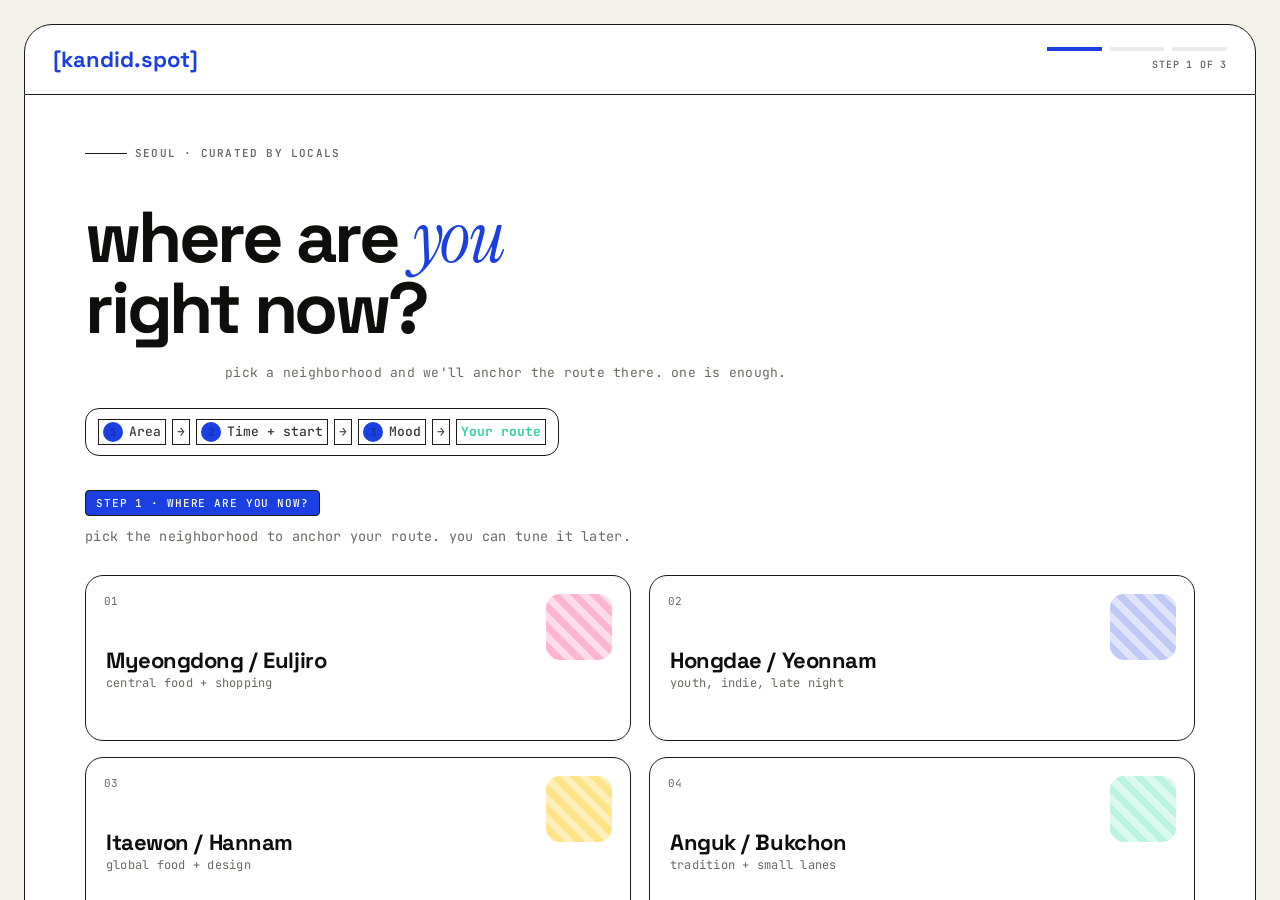
==== v2-refined-main-app/index.html @ c28aed94 "Combining Google Map" ====
<!DOCTYPE html>
<html lang="en">
<head>
<meta charset="UTF-8" />
<meta name="viewport" content="width=device-width, initial-scale=1.0" />
<meta name="miro-kakao-app-key" content="" />
<title>Kandid Spot — Local route, ready to walk</title>
<link rel="preconnect" href="https://fonts.googleapis.com" />
<link rel="preconnect" href="https://fonts.gstatic.com" crossorigin />
<link href="https://fonts.googleapis.com/css2?family=Space+Grotesk:wght@400;500;600;700&family=Instrument+Serif:ital@0;1&family=JetBrains+Mono:wght@400;500;600&display=swap" rel="stylesheet" />
<link rel="stylesheet" href="/v2-refined-main-app/styles.css" />
</head>
<body>

<!-- ============== ONBOARDING ============== -->
<div class="onboarding active" id="onboarding" data-stage="required">
  <!-- Desktop-only ambient floats, hidden on mobile via CSS -->
  <div class="ks-floats" aria-hidden="true">
    <span class="ks-float ks-float-1">☕</span>
    <span class="ks-float ks-float-2">🥢</span>
    <span class="ks-float ks-float-3">🍷</span>
    <span class="ks-float ks-float-4">🌳</span>
    <span class="ks-float ks-float-5">📷</span>
  </div>

  <header class="ob-header">
    <div class="ob-brand">
      <span class="ob-brand-mark"><span class="ob-brand-dot"></span></span>
      <span class="ob-brand-name">Kandid Spot</span>
    </div>
    <div class="ob-progress-wrap">
      <div class="ob-progress" aria-hidden="true">
        <div class="ob-step active" data-step="1"></div>
        <div class="ob-step" data-step="2"></div>
        <div class="ob-step" data-step="3"></div>
      </div>
      <div class="ob-progress-label">
        <span data-progress-required>Step <span id="ob-current">1</span> of 3</span>
        <span data-progress-optional hidden>Customizing · <span id="ob-current-opt">1</span> of 2 · optional</span>
      </div>
    </div>
  </header>

  <main class="ob-stage">

    <!-- Step 1: Area + editorial landing -->
    <section class="ob-screen ob-screen-intro active" data-step="1">
      <div class="ks-hero">
        <span class="ks-eyebrow">
          <span class="ks-eyebrow-dot" aria-hidden="true"></span>
          Seoul · curated by locals
        </span>
        <h1 class="ks-headline">
          Where are <span class="ks-serif-word">you</span><br />
          right now?
        </h1>
        <p class="ks-lead">
          Pick a neighborhood and we'll anchor the route there. One is enough.
        </p>
        <ol class="ks-flow" aria-label="How it works">
          <li><span class="ks-flow-num">1</span><span class="ks-flow-label">Area</span></li>
          <li class="ks-flow-arrow" aria-hidden="true">→</li>
          <li><span class="ks-flow-num">2</span><span class="ks-flow-label">Time + start</span></li>
          <li class="ks-flow-arrow" aria-hidden="true">→</li>
          <li><span class="ks-flow-num">3</span><span class="ks-flow-label">Mood</span></li>
          <li class="ks-flow-arrow" aria-hidden="true">→</li>
          <li class="ks-flow-result"><span class="ks-flow-label">Your route</span></li>
        </ol>
      </div>

      <div class="ks-step-label">Step 1 · Where are you now?</div>
      <p class="ks-step-helper">Pick the neighborhood to anchor your route. You can tune it later.</p>

      <div class="ob-options ob-options-area" data-group="area">
        <button class="ob-option" data-value="Myeongdong / Euljiro" data-internal-value="myeongdong_euljiro">
          <span class="ob-emoji">🏮</span>
          <span class="ob-option-label">Myeongdong / Euljiro</span>
          <span class="ob-option-sub">Central food + shopping</span>
        </button>
        <button class="ob-option" data-value="Hongdae / Yeonnam" data-internal-value="hongdae_yeonnam">
          <span class="ob-emoji">🎸</span>
          <span class="ob-option-label">Hongdae / Yeonnam</span>
          <span class="ob-option-sub">Youth, indie, late night</span>
        </button>
        <button class="ob-option" data-value="Itaewon / Hannam" data-internal-value="itaewon_hannam">
          <span class="ob-emoji">🌍</span>
          <span class="ob-option-label">Itaewon / Hannam</span>
          <span class="ob-option-sub">Global food + design</span>
        </button>
        <button class="ob-option" data-value="Anguk / Bukchon" data-internal-value="anguk_bukchon">
          <span class="ob-emoji">🏯</span>
          <span class="ob-option-label">Anguk / Bukchon</span>
          <span class="ob-option-sub">Tradition + small lanes</span>
        </button>
        <button class="ob-option" data-value="Gangnam / Sinsa" data-internal-value="gangnam_sinsa_apgujeong">
          <span class="ob-emoji">✨</span>
          <span class="ob-option-label">Gangnam / Sinsa</span>
          <span class="ob-option-sub">Polished, trendy, busy</span>
        </button>
        <button class="ob-option" data-value="Seongsu" data-internal-value="seongsu">
          <span class="ob-emoji">☕</span>
          <span class="ob-option-label">Seongsu</span>
          <span class="ob-option-sub">Cafes, brands, workshops</span>
        </button>
        <button class="ob-option ob-option-wide" data-value="Near me" data-internal-value="near_me">
          <span class="ob-emoji">📍</span>
          <span class="ob-option-label">Near me</span>
          <span class="ob-option-sub">Use my current location</span>
        </button>
      </div>

      <label class="ob-context-field">
        <span class="ob-context-label">Anything we should know? <em>optional</em></span>
        <input type="text" data-context-input placeholder="e.g. arriving by bus, with kids, want quiet streets…" autocomplete="off" />
        <span class="ob-context-hint">Free-text context — helps us pick the right feel.</span>
      </label>

      <div class="ob-actions">
        <button class="ob-back" disabled>Back</button>
        <button class="ob-next" disabled>Next →</button>
      </div>
    </section>

    <!-- Step 2: Time + starting time -->
    <section class="ob-screen" data-step="2">
      <h1 class="ob-q-h1">How much time do you have, and when should we plan this route for?</h1>
      <p class="ob-q-sub">We keep the route realistic for the window you've got.</p>
      <div class="ob-options ob-options-time" data-group="time">
        <button class="ob-option" data-value="30–60 min" data-internal-value="time_30_60">
          <span class="ob-emoji">⚡</span>
          <span class="ob-option-label">30–60 min</span>
          <span class="ob-option-sub">I arrived early</span>
        </button>
        <button class="ob-option" data-value="1–2 hours" data-internal-value="time_1_2">
          <span class="ob-emoji">🕐</span>
          <span class="ob-option-label">1–2 hours</span>
          <span class="ob-option-sub">A quick nearby loop</span>
        </button>
        <button class="ob-option" data-value="2–3 hours" data-internal-value="time_2_3">
          <span class="ob-emoji">🕒</span>
          <span class="ob-option-label">2–3 hours</span>
          <span class="ob-option-sub">A relaxed route</span>
        </button>
        <button class="ob-option" data-value="4–6 hours" data-internal-value="time_4_6">
          <span class="ob-emoji">🌗</span>
          <span class="ob-option-label">4–6 hours</span>
          <span class="ob-option-sub">Half-day plan</span>
        </button>
      </div>
      <p class="ob-q-sub">Pick a light starting context. We will not claim live opening hours unless the data supports it.</p>
      <div class="ob-options ob-options-start" data-group="startTimePeriod">
        <button class="ob-option" data-value="morning">
          <span class="ob-emoji">☀️</span>
          <span class="ob-option-label">Morning</span>
          <span class="ob-option-sub">A calm start to the day</span>
        </button>
        <button class="ob-option" data-value="afternoon">
          <span class="ob-emoji">🌤️</span>
          <span class="ob-option-label">Afternoon</span>
          <span class="ob-option-sub">A flexible daytime route</span>
        </button>
        <button class="ob-option" data-value="evening">
          <span class="ob-emoji">🌙</span>
          <span class="ob-option-label">Evening</span>
          <span class="ob-option-sub">A later route with night energy</span>
        </button>
        <button class="ob-option" data-value="custom">
          <span class="ob-emoji">🕘</span>
          <span class="ob-option-label">Custom</span>
          <span class="ob-option-sub">Use a simple start time</span>
        </button>
      </div>
      <label class="ob-custom-time" data-custom-start-time-field hidden>
        <span class="ob-context-label">Custom start time</span>
        <input type="text" data-custom-start-time placeholder="2:00 PM" autocomplete="off" inputmode="text" />
        <span class="ob-context-hint">One time is enough for now.</span>
      </label>
      <div class="ob-actions">
        <button class="ob-back">Back</button>
        <button class="ob-next" disabled>Next →</button>
      </div>
    </section>

    <!-- Step 3: Mood — last required step -->
    <section class="ob-screen" data-step="3">
      <h1 class="ob-q-h1">What kind of route fits right now?</h1>
      <p class="ob-q-sub">Pick the mood. We'll handle the order, the timing, and the picks.</p>
      <div class="ob-options ob-options-mood" data-group="mood">
        <button class="ob-option" data-value="Local food" data-internal-value="local_food">
          <span class="ob-emoji">🍜</span>
          <span class="ob-option-label">Local food</span>
          <span class="ob-option-sub">Meals locals would save</span>
        </button>
        <button class="ob-option" data-value="Cafes & dessert" data-internal-value="cafes_dessert">
          <span class="ob-emoji">🍰</span>
          <span class="ob-option-label">Cafes & dessert</span>
          <span class="ob-option-sub">Coffee, bakeries, sweets</span>
        </button>
        <button class="ob-option" data-value="Drinks & night" data-internal-value="drinks_night">
          <span class="ob-emoji">🍷</span>
          <span class="ob-option-label">Drinks & night</span>
          <span class="ob-option-sub">Bars, lights, late spots</span>
        </button>
        <button class="ob-option" data-value="Shop & browse" data-internal-value="shop_browse">
          <span class="ob-emoji">🛍️</span>
          <span class="ob-option-label">Shop & browse</span>
          <span class="ob-option-sub">Shops, books, small brands</span>
        </button>
        <button class="ob-option" data-value="Culture & activities" data-internal-value="culture_activities">
          <span class="ob-emoji">🎨</span>
          <span class="ob-option-label">Culture & activities</span>
          <span class="ob-option-sub">Exhibits, classes, games</span>
        </button>
        <button class="ob-option" data-value="Walks & views" data-internal-value="walks_views">
          <span class="ob-emoji">🌳</span>
          <span class="ob-option-label">Walks & views</span>
          <span class="ob-option-sub">Parks, lanes, photo spots</span>
        </button>
      </div>

      <div class="ob-actions ob-actions-dual">
        <button class="ob-back">Back</button>
        <div class="ob-actions-right">
          <button class="ob-customize-more" type="button" disabled>Customize more</button>
          <button class="ob-next ob-show-route" type="button" disabled>Show my route →</button>
        </div>
      </div>
      <p class="ob-actions-note">You're done with the required steps. Customizing is optional.</p>
    </section>

    <!-- Step 4: Optional · Itinerary shape -->
    <section class="ob-screen ob-screen-optional" data-step="4">
      <span class="ks-optional-tag">Optional · 1 of 2 · Itinerary shape</span>
      <h1 class="ob-q-h1">How should the route flow?</h1>
      <p class="ob-q-sub">Pick a feel for the order of stops. Skip and we'll choose for you.</p>

      <div class="ob-shapes" data-group="shape">
        <button class="ob-shape" type="button" data-value="slow_build">
          <span class="ob-shape-name">The Slow Build</span>
          <span class="ob-shape-seq">Cafe → Walk → Local food → Drinks</span>
          <span class="ob-shape-desc">Ease in over coffee, finish loud. Best when you've got time to settle.</span>
        </button>
        <button class="ob-shape" type="button" data-value="food_first">
          <span class="ob-shape-name">Food First</span>
          <span class="ob-shape-seq">Local food → Walk → Cafe → Drinks</span>
          <span class="ob-shape-desc">Anchor the route on the meal you came for; the rest unfolds.</span>
        </button>
        <button class="ob-shape" type="button" data-value="wander_end_loud">
          <span class="ob-shape-name">Wander & End Loud</span>
          <span class="ob-shape-seq">Walk → Cafe → Local food → Drinks</span>
          <span class="ob-shape-desc">Walk the neighborhood first; food and drinks come at the end.</span>
        </button>
      </div>

      <div class="ob-actions ob-actions-dual">
        <button class="ob-back">Back</button>
        <div class="ob-actions-right">
          <button class="ob-skip" type="button" data-skip-to="build">Skip</button>
          <button class="ob-next" type="button">Continue →</button>
        </div>
      </div>
    </section>

    <!-- Step 5: Optional · Place refinement -->
    <section class="ob-screen ob-screen-optional" data-step="5">
      <span class="ks-optional-tag">Optional · 2 of 2 · Place preferences</span>
      <h1 class="ob-q-h1">Lean it your way.</h1>
      <p class="ob-q-sub">Pin a stop type to make sure it's in. Heart what you'd prefer. Skip is fine — we'll still build the route.</p>

      <ul class="ob-refine-anchors" data-group="refine">
        <li class="ob-refine-anchor">
          <div class="ob-refine-body">
            <span class="ob-refine-role">Anchor meal</span>
            <span class="ob-refine-hint">Picked from your area + mood</span>
          </div>
          <div class="ob-refine-prefs" data-anchor="meal" role="group" aria-label="Preference for anchor meal">
            <button type="button" class="ob-pref active" data-pref="neutral" aria-pressed="true">No pref</button>
            <button type="button" class="ob-pref" data-pref="heart" aria-pressed="false">♥ Prefer</button>
            <button type="button" class="ob-pref" data-pref="pin" aria-pressed="false">📌 Must include</button>
          </div>
        </li>
        <li class="ob-refine-anchor">
          <div class="ob-refine-body">
            <span class="ob-refine-role">Coffee / dessert</span>
            <span class="ob-refine-hint">Mid-route pause</span>
          </div>
          <div class="ob-refine-prefs" data-anchor="cafe" role="group" aria-label="Preference for cafe stop">
            <button type="button" class="ob-pref active" data-pref="neutral" aria-pressed="true">No pref</button>
            <button type="button" class="ob-pref" data-pref="heart" aria-pressed="false">♥ Prefer</button>
            <button type="button" class="ob-pref" data-pref="pin" aria-pressed="false">📌 Must include</button>
          </div>
        </li>
        <li class="ob-refine-anchor">
          <div class="ob-refine-body">
            <span class="ob-refine-role">Walk / view</span>
            <span class="ob-refine-hint">Streets, lanes, or a small park</span>
          </div>
          <div class="ob-refine-prefs" data-anchor="walk" role="group" aria-label="Preference for walk stop">
            <button type="button" class="ob-pref active" data-pref="neutral" aria-pressed="true">No pref</button>
            <button type="button" class="ob-pref" data-pref="heart" aria-pressed="false">♥ Prefer</button>
            <button type="button" class="ob-pref" data-pref="pin" aria-pressed="false">📌 Must include</button>
          </div>
        </li>
        <li class="ob-refine-anchor">
          <div class="ob-refine-body">
            <span class="ob-refine-role">Ending</span>
            <span class="ob-refine-hint">A drink, dessert, or quiet close</span>
          </div>
          <div class="ob-refine-prefs" data-anchor="end" role="group" aria-label="Preference for ending stop">
            <button type="button" class="ob-pref active" data-pref="neutral" aria-pressed="true">No pref</button>
            <button type="button" class="ob-pref" data-pref="heart" aria-pressed="false">♥ Prefer</button>
            <button type="button" class="ob-pref" data-pref="pin" aria-pressed="false">📌 Must include</button>
          </div>
        </li>
      </ul>

      <p class="ob-refine-foot">We pick the actual places — you're just telling us what to lean into.</p>

      <div class="ob-actions ob-actions-dual">
        <button class="ob-back">Back</button>
        <div class="ob-actions-right">
          <button class="ob-skip" type="button" data-skip-to="build">Skip</button>
          <button class="ob-next" type="button">Build my route →</button>
        </div>
      </div>
    </section>

  </main>
</div>

<!-- ============== FULL-PAGE LOADING ============== -->
<div class="ob-loading" id="ob-loading" aria-hidden="true">
  <div class="ob-loading-content">
    <div class="ob-loading-pulse">
      <span></span><span></span><span></span>
    </div>
    <div class="ob-loading-title">Building your local route…</div>
    <div class="ob-loading-step" id="ob-loading-step">Checking walking time</div>
  </div>
</div>

<!-- ============== MAIN APP (hidden until onboarding finishes) ============== -->
<div class="app hidden" id="main-app">

  <!-- ============== TOP BAR ============== -->
  <header class="top-bar">
    <div class="brand">
      <span class="brand-mark"><span class="brand-dot"></span></span>
      <span class="brand-name">Kandid Spot</span>
      <span class="brand-tag">One local route you can start now</span>
    </div>
    <div class="top-right">
      <button class="ghost-btn ghost-btn-accent" id="new-btn" title="Start a new route">
        <svg width="16" height="16" viewBox="0 0 24 24" fill="none" stroke="currentColor" stroke-width="2.4" stroke-linecap="round" stroke-linejoin="round"><line x1="12" y1="5" x2="12" y2="19"></line><line x1="5" y1="12" x2="19" y2="12"></line></svg>
        <span>New</span>
      </button>
      <button class="early-access-btn" id="early-access-btn" type="button">early access</button>
      <button class="ghost-btn" id="saved-btn" title="Saved routes">
        <svg width="16" height="16" viewBox="0 0 24 24" fill="none" stroke="currentColor" stroke-width="2" stroke-linecap="round" stroke-linejoin="round"><path d="M19 21l-7-5-7 5V5a2 2 0 0 1 2-2h10a2 2 0 0 1 2 2z"></path></svg>
        <span>Saved</span>
      </button>
    </div>
  </header>

  <!-- ============== MAIN SPLIT ============== -->
  <main class="split">

    <!-- =========== LEFT PANE =========== -->
    <aside class="left-pane">

      <!-- Route summary header -->
      <section class="route-summary-bar">
        <div class="rs-current">
          <div class="rs-label">Your situation</div>
          <div class="rs-value" id="rs-summary">Hongdae · 2 hours · Local food</div>
          <div class="rs-strap">Built around your time, area, and mood</div>
        </div>
        <button class="rs-toggle collapsed" id="builder-toggle" aria-expanded="false">
          <span class="rs-toggle-label" id="rs-toggle-label">Edit</span>
          <svg width="14" height="14" viewBox="0 0 24 24" fill="none" stroke="currentColor" stroke-width="2.4" stroke-linecap="round" stroke-linejoin="round" id="builder-chevron"><polyline points="18 15 12 9 6 15"></polyline></svg>
        </button>
      </section>

      <!-- Compact route builder (V1-style chips, inline · collapsed by default after onboarding) -->
      <section class="builder collapsed" id="builder">
        <div class="builder-row">
          <label class="builder-row-label">Area</label>
          <div class="chip-scroller" data-group="area">
            <button class="chip" data-value="Myeongdong / Euljiro">Myeongdong / Euljiro</button>
            <button class="chip selected" data-value="Hongdae / Yeonnam">Hongdae / Yeonnam</button>
            <button class="chip" data-value="Itaewon / Hannam">Itaewon / Hannam</button>
            <button class="chip" data-value="Anguk / Bukchon">Anguk / Bukchon</button>
            <button class="chip" data-value="Gangnam / Sinsa">Gangnam / Sinsa</button>
            <button class="chip" data-value="Seongsu">Seongsu</button>
            <button class="chip" data-value="Near me">📍 Near me</button>
          </div>
        </div>
        <div class="builder-row">
          <label class="builder-row-label">Time</label>
          <div class="chip-scroller" data-group="time">
            <button class="chip" data-value="30–60 min">30–60 min</button>
            <button class="chip" data-value="1–2 hours">1–2 hours</button>
            <button class="chip selected" data-value="2–3 hours">2–3 hours</button>
            <button class="chip" data-value="4–6 hours">4–6 hours</button>
          </div>
        </div>
        <div class="builder-row">
          <label class="builder-row-label">Start</label>
          <div class="builder-start-control">
            <div class="chip-scroller" data-group="startTimePeriod">
              <button class="chip" data-value="morning">Morning</button>
              <button class="chip selected" data-value="afternoon">Afternoon</button>
              <button class="chip" data-value="evening">Evening</button>
              <button class="chip" data-value="custom">Custom</button>
            </div>
            <input class="builder-custom-time" id="builder-custom-start-time" type="text" placeholder="2:00 PM" autocomplete="off" hidden />
          </div>
        </div>
        <div class="builder-row">
          <label class="builder-row-label">Mood</label>
          <div class="chip-scroller" data-group="mood">
            <button class="chip selected" data-value="Local food">🍜 Local food</button>
            <button class="chip" data-value="Cafes & dessert">🍰 Cafes & dessert</button>
            <button class="chip" data-value="Drinks & night">🍷 Drinks & night</button>
            <button class="chip" data-value="Shop & browse">🛍️ Shop & browse</button>
            <button class="chip" data-value="Culture & activities">🎨 Culture & activities</button>
            <button class="chip" data-value="Walks & views">🌳 Walks & views</button>
          </div>
        </div>

        <button class="build-btn" id="build-btn">
          <svg width="16" height="16" viewBox="0 0 24 24" fill="none" stroke="currentColor" stroke-width="2.4" stroke-linecap="round" stroke-linejoin="round"><polyline points="23 4 23 10 17 10"></polyline><path d="M3.51 9a9 9 0 0 1 14.85-3.36L23 10"></path><polyline points="1 20 1 14 7 14"></polyline><path d="M1 14l4.64 4.36A9 9 0 0 0 20.49 15"></path></svg>
          Build new route
        </button>
      </section>

      <!-- Result wrap (loading + content) -->
      <section class="result-wrap">

        <!-- Loading overlay -->
        <div class="loading-state" id="loading-state">
          <div class="loading-pulse">
            <span></span><span></span><span></span>
          </div>
          <div class="loading-title">Building your local route…</div>
          <div class="loading-step" id="loading-step">Reading the streets of Hongdae</div>
        </div>

        <!-- Why this route -->
        <div class="why-card">
          <div class="why-head">
            <span class="why-icon">💡</span>
            <span class="why-title">Why Kandid Spot picked this</span>
          </div>
          <p class="why-body" id="why-body">
            홍대 메인 거리는 지금 붐빌 수 있어서, 연남 쪽으로 살짝 빼서 걷기 좋은 루트로 잡았어요. We skip the strip and route you through Yeonnam's lived-in lanes — backstreet BBQ, residential walk, ten-seat cafe, hidden record shop.
          </p>
          <ul class="ks-why-list">
            <li>Fits your time window</li>
            <li>Keeps stops close enough to walk</li>
            <li>Avoids tourist-heavy spots on the strip</li>
            <li>Mixes a meal, a walk, and a flexible last stop</li>
          </ul>
          <div class="route-meta">
            <span><strong>4</strong> stops</span>
            <span class="meta-sep"></span>
            <span><strong>2h 05m</strong> total</span>
            <span class="meta-sep"></span>
            <span><strong>18 min</strong> walking</span>
          </div>
        </div>

        <!-- Kandid Spot confidence -->
        <div class="ks-confidence" aria-label="Kandid Spot confidence">
          <div class="ks-conf-head">
            <span class="ks-conf-title">Kandid Spot confidence</span>
            <span class="ks-conf-sub">How this route fits your situation</span>
          </div>
          <ul class="ks-conf-list">
            <li class="ks-conf-item"><span class="ks-conf-check" aria-hidden="true">✓</span><span>Time fit</span></li>
            <li class="ks-conf-item"><span class="ks-conf-check" aria-hidden="true">✓</span><span>Walkable</span></li>
            <li class="ks-conf-item"><span class="ks-conf-check" aria-hidden="true">✓</span><span>Local feel</span></li>
            <li class="ks-conf-item"><span class="ks-conf-check" aria-hidden="true">✓</span><span>Low tourist-trap risk</span></li>
          </ul>
        </div>

        <!-- Timeline -->
        <div class="timeline-section">
          <div class="section-head">
            <h3>One local route</h3>
            <span class="section-sub">Tap a stop for details</span>
          </div>
          <div class="stops" id="stops"></div>
        </div>

        <!-- Bring your saved places (UI-only teaser) -->
        <aside class="ks-import" aria-label="Bring your saved places">
          <div class="ks-import-head">
            <span class="ks-import-icon" aria-hidden="true">📌</span>
            <div>
              <div class="ks-import-title">Bring your saved places</div>
              <div class="ks-import-sub">Kandid Spot will turn them into one route.</div>
            </div>
            <span class="ks-import-soon">Coming soon</span>
          </div>
          <div class="ks-import-options">
            <button class="ks-import-opt" type="button" disabled aria-disabled="true">
              <span class="ks-import-opt-mark" data-source="naver">N</span>
              <span class="ks-import-opt-label">Naver Map list</span>
            </button>
            <button class="ks-import-opt" type="button" disabled aria-disabled="true">
              <span class="ks-import-opt-mark" data-source="kakao">K</span>
              <span class="ks-import-opt-label">Kakao Map list</span>
            </button>
            <button class="ks-import-opt" type="button" disabled aria-disabled="true">
              <span class="ks-import-opt-mark" data-source="instagram">IG</span>
              <span class="ks-import-opt-label">Instagram link</span>
            </button>
            <button class="ks-import-opt" type="button" disabled aria-disabled="true">
              <span class="ks-import-opt-mark" data-source="google">G</span>
              <span class="ks-import-opt-label">Google Maps</span>
            </button>
          </div>
        </aside>

        <!-- Refine -->
        <div class="refine-section">
          <div class="section-head">
            <h3>Refine this route</h3>
            <p class="refine-hint">Choose one or more to tune this route.</p>
          </div>
          <div class="refine-chips" id="refine-chips">
            <button class="refine-chip" data-refine="walk">🚶 Less walking</button>
            <button class="refine-chip" data-refine="local">🏘️ More local</button>
            <button class="refine-chip" data-refine="cheap">💸 Cheaper</button>
            <button class="refine-chip" data-refine="cafe">☕ More cafes</button>
            <button class="refine-chip" data-refine="quiet">🤫 Avoid crowds</button>
            <button class="refine-chip" data-refine="open">🟢 Open now only</button>
          </div>
          <p class="refine-summary" id="refine-summary" hidden></p>
        </div>
      </section>

      <!-- Sticky action bar -->
      <div class="action-bar">
        <button class="act-btn" data-action="save">
          <svg width="16" height="16" viewBox="0 0 24 24" fill="none" stroke="currentColor" stroke-width="2" stroke-linecap="round" stroke-linejoin="round"><path d="M19 21l-7-5-7 5V5a2 2 0 0 1 2-2h10a2 2 0 0 1 2 2z"></path></svg>
          Save
        </button>
        <button class="act-btn" data-action="share">
          <svg width="16" height="16" viewBox="0 0 24 24" fill="none" stroke="currentColor" stroke-width="2" stroke-linecap="round" stroke-linejoin="round"><circle cx="18" cy="5" r="3"></circle><circle cx="6" cy="12" r="3"></circle><circle cx="18" cy="19" r="3"></circle><line x1="8.59" y1="13.51" x2="15.42" y2="17.49"></line><line x1="15.41" y1="6.51" x2="8.59" y2="10.49"></line></svg>
          Share
        </button>
        <button class="act-btn primary" data-action="map">
          Open in map
          <svg width="14" height="14" viewBox="0 0 24 24" fill="none" stroke="currentColor" stroke-width="2.4" stroke-linecap="round" stroke-linejoin="round"><line x1="5" y1="12" x2="19" y2="12"></line><polyline points="12 5 19 12 12 19"></polyline></svg>
        </button>
      </div>
    </aside>

    <!-- =========== RIGHT PANE: MAP =========== -->
    <section class="right-pane">
      <div class="map-toolbar">
        <div class="map-loc">
          <svg width="14" height="14" viewBox="0 0 24 24" fill="none" stroke="currentColor" stroke-width="2"><path d="M21 10c0 7-9 13-9 13s-9-6-9-13a9 9 0 0 1 18 0z"></path><circle cx="12" cy="10" r="3"></circle></svg>
          <span id="map-location-label">Hongdae · Yeonnam-dong, Mapo-gu</span>
        </div>
        <div class="map-controls">
          <div class="map-provider-switch" role="group" aria-label="Map provider">
            <button class="map-provider-btn active" type="button" data-map-provider="kakao" aria-pressed="true">Kakao</button>
            <button class="map-provider-btn" type="button" data-map-provider="naver" aria-pressed="false">Naver</button>
          </div>
          <button class="map-ctrl" id="map-zoom-in" aria-label="Zoom in">+</button>
          <button class="map-ctrl" id="map-zoom-out" aria-label="Zoom out">−</button>
          <button class="map-ctrl" id="map-center-route" aria-label="Center selected route">
            <svg width="14" height="14" viewBox="0 0 24 24" fill="none" stroke="currentColor" stroke-width="2"><circle cx="12" cy="12" r="3"></circle><line x1="12" y1="2" x2="12" y2="5"></line><line x1="12" y1="19" x2="12" y2="22"></line><line x1="2" y1="12" x2="5" y2="12"></line><line x1="19" y1="12" x2="22" y2="12"></line></svg>
          </button>
        </div>
      </div>

      <div class="map-stage" id="map-stage">
        <div class="kakao-map" id="kakao-map" role="application" aria-label="Kakao map showing the selected route"></div>
        <div class="map-status" id="map-status" role="status" hidden></div>

        <!-- Floating place card -->
        <div class="float-card" id="float-card">
          <div class="fc-num" id="fc-num">1</div>
          <div class="fc-body">
            <div class="fc-name" id="fc-name">Yeonnam Galmaegisal</div>
            <div class="fc-type" id="fc-type">Backstreet BBQ · Korean</div>
            <div class="fc-meta">
              <span id="fc-stay">⏱ 50 min</span>
              <span id="fc-walk">📍 Start here</span>
            </div>
            <div class="fc-why" id="fc-why">Locals-only spot tucked behind the main drag.</div>
          </div>
          <button class="fc-close" id="fc-close" aria-label="Close">
            <svg width="14" height="14" viewBox="0 0 24 24" fill="none" stroke="currentColor" stroke-width="2.4"><line x1="18" y1="6" x2="6" y2="18"></line><line x1="6" y1="6" x2="18" y2="18"></line></svg>
          </button>
        </div>

        <!-- Map legend -->
        <div class="map-legend">
          <div class="legend-item"><span class="legend-line legend-line-walk"></span>Walk</div>
          <div class="legend-item"><span class="legend-line legend-line-taxi"></span>Taxi/Car</div>
          <div class="legend-item"><span class="legend-line legend-line-estimated"></span>Approx. line</div>
        </div>

        <!-- Ask Kandid Spot FAB -->
        <button class="ask-fab" id="ask-fab">
          <span class="ask-ava">K</span>
          <span class="ask-text">Ask Kandid Spot</span>
        </button>
      </div>
    </section>
  </main>

  <!-- ============== ASK KANDID SPOT DRAWER ============== -->
  <aside class="ask-drawer" id="ask-drawer" aria-hidden="true">
    <div class="ask-overlay" id="ask-overlay"></div>
    <div class="ask-panel">
      <header class="ask-header">
        <div class="ask-id">
          <div class="ask-ava-lg">K</div>
          <div>
            <div class="ask-name">Ask Kandid Spot</div>
            <div class="ask-bio">Route preview · beta guidance</div>
          </div>
        </div>
        <button class="ask-close" id="ask-close" aria-label="Close drawer">
          <svg width="18" height="18" viewBox="0 0 24 24" fill="none" stroke="currentColor" stroke-width="2.2" stroke-linecap="round"><line x1="18" y1="6" x2="6" y2="18"></line><line x1="6" y1="6" x2="18" y2="18"></line></svg>
        </button>
      </header>

      <div class="ask-thread" id="ask-thread">
        <div class="ask-msg from-miro">
          <div class="ask-bubble">Ask Kandid Spot about this route. Preview answers use the current route and do not check live hours yet.</div>
        </div>
        <div class="ask-suggest-head">Try one of these</div>
        <div class="ask-suggestions" id="ask-suggestions">
          <button class="ask-suggest" data-q="why">Why this route?</button>
          <button class="ask-suggest" data-q="crowd">Make this less crowded</button>
          <button class="ask-suggest" data-q="time">Can I do this in 90 minutes?</button>
          <button class="ask-suggest" data-q="cafe">More cafes, less walking</button>
          <button class="ask-suggest" data-q="cheap">Make it cheaper</button>
          <button class="ask-suggest" data-q="open">What's open right now?</button>
        </div>
      </div>

      <footer class="ask-composer">
        <input type="text" id="ask-input" placeholder="Ask about your route…" autocomplete="off" />
        <button class="ask-send" id="ask-send" aria-label="Send">
          <svg width="16" height="16" viewBox="0 0 24 24" fill="none" stroke="currentColor" stroke-width="2.4" stroke-linecap="round" stroke-linejoin="round"><line x1="22" y1="2" x2="11" y2="13"></line><polygon points="22 2 15 22 11 13 2 9 22 2"></polygon></svg>
        </button>
      </footer>
    </div>
  </aside>

  <!-- ============== EARLY ACCESS ============== -->
  <aside class="early-access-modal" id="early-access-modal" aria-hidden="true">
    <div class="early-access-backdrop" data-early-access-close></div>
    <section class="early-access-panel" role="dialog" aria-modal="true" aria-labelledby="early-access-title">
      <button class="early-access-close" id="early-access-close" type="button" aria-label="Close early access form">
        <svg width="18" height="18" viewBox="0 0 24 24" fill="none" stroke="currentColor" stroke-width="2.4" stroke-linecap="round"><line x1="18" y1="6" x2="6" y2="18"></line><line x1="6" y1="6" x2="18" y2="18"></line></svg>
      </button>

      <div class="early-access-copy" id="early-access-copy">
        <div class="early-access-kicker">Early access</div>
        <h2 id="early-access-title">Like this route? Join Early Access.</h2>
        <p>Get first access to Seoul route drops and saved-route features. We'll email you when early access opens.</p>
        <p class="early-access-reassurance">We'll only use this to invite you to early access and improve Seoul routes.</p>
      </div>

      <form class="early-access-form" id="early-access-form" novalidate>
        <div class="early-access-honeypot" aria-hidden="true">
          <label for="ea-company-website">Company website</label>
          <input id="ea-company-website" name="company_website" type="text" tabindex="-1" autocomplete="off">
        </div>

        <label class="early-access-field">
          <span>Name <strong>*</strong></span>
          <input id="ea-name" name="name" type="text" autocomplete="name" required>
        </label>

        <label class="early-access-field">
          <span>Email <strong>*</strong></span>
          <input id="ea-email" name="email" type="email" autocomplete="email" required>
        </label>

        <button class="early-access-more" id="early-access-more" type="button" aria-expanded="false" aria-controls="early-access-optional">Add optional details</button>

        <div class="early-access-optional" id="early-access-optional" hidden>
          <label class="early-access-field early-access-field-wide">
            <span>Country / Nationality</span>
            <input id="ea-country" name="country" type="text" list="ea-country-options" autocomplete="country-name" placeholder="Start typing a country">
            <datalist id="ea-country-options">
              <option value="South Korea"></option>
              <option value="United States"></option>
              <option value="Japan"></option>
              <option value="China"></option>
              <option value="Taiwan"></option>
              <option value="Hong Kong"></option>
              <option value="Singapore"></option>
              <option value="Thailand"></option>
              <option value="Vietnam"></option>
              <option value="Philippines"></option>
              <option value="Indonesia"></option>
              <option value="Malaysia"></option>
              <option value="India"></option>
              <option value="Australia"></option>
              <option value="New Zealand"></option>
              <option value="United Kingdom"></option>
              <option value="Ireland"></option>
              <option value="France"></option>
              <option value="Germany"></option>
              <option value="Spain"></option>
              <option value="Italy"></option>
              <option value="Netherlands"></option>
              <option value="Belgium"></option>
              <option value="Switzerland"></option>
              <option value="Austria"></option>
              <option value="Sweden"></option>
              <option value="Norway"></option>
              <option value="Denmark"></option>
              <option value="Finland"></option>
              <option value="Portugal"></option>
              <option value="Greece"></option>
              <option value="Poland"></option>
              <option value="Czech Republic"></option>
              <option value="Hungary"></option>
              <option value="Turkey"></option>
              <option value="Canada"></option>
              <option value="Mexico"></option>
              <option value="Brazil"></option>
              <option value="Argentina"></option>
              <option value="Chile"></option>
              <option value="Colombia"></option>
              <option value="Peru"></option>
              <option value="Saudi Arabia"></option>
              <option value="United Arab Emirates"></option>
              <option value="Qatar"></option>
              <option value="Kuwait"></option>
              <option value="Israel"></option>
              <option value="Egypt"></option>
              <option value="South Africa"></option>
              <option value="Morocco"></option>
              <option value="Nigeria"></option>
              <option value="Kenya"></option>
              <option value="Pakistan"></option>
              <option value="Bangladesh"></option>
              <option value="Sri Lanka"></option>
              <option value="Nepal"></option>
              <option value="Myanmar"></option>
              <option value="Cambodia"></option>
              <option value="Laos"></option>
              <option value="Mongolia"></option>
              <option value="Russia"></option>
              <option value="Ukraine"></option>
              <option value="Other / Not listed"></option>
            </datalist>
          </label>

          <label class="early-access-field">
            <span>Age range</span>
            <select id="ea-age-range" name="age_range">
              <option value="">Select one</option>
              <option value="Under 18">Under 18</option>
              <option value="18-20">18-20</option>
              <option value="21-24">21-24</option>
              <option value="25-29">25-29</option>
              <option value="30-34">30-34</option>
              <option value="35-39">35-39</option>
              <option value="40-49">40-49</option>
              <option value="50+">50+</option>
              <option value="Prefer not to say">Prefer not to say</option>
            </select>
          </label>

          <label class="early-access-field">
            <span>Gender</span>
            <select id="ea-gender" name="gender">
              <option value="">Select one</option>
              <option value="Male">Male</option>
              <option value="Female">Female</option>
            </select>
          </label>

          <label class="early-access-field early-access-field-wide">
            <span>Travel status</span>
            <select id="ea-user-type" name="user_type">
              <option value="">Select one</option>
              <option value="First-time tourist in Korea">First-time tourist in Korea</option>
              <option value="Repeat visitor to Korea">Repeat visitor to Korea</option>
              <option value="Exchange student">Exchange student</option>
              <option value="International student">International student</option>
              <option value="Local resident">Local resident</option>
              <option value="Expat / long-term resident">Expat / long-term resident</option>
              <option value="Business traveler">Business traveler</option>
              <option value="Visiting friends or family">Visiting friends or family</option>
              <option value="Content creator">Content creator</option>
              <option value="Other">Other</option>
            </select>
          </label>

          <label class="early-access-field early-access-field-wide">
            <span>What should Kandid Spot help with?</span>
            <textarea id="ea-message" name="message" rows="4" placeholder="Example: quiet Seoul routes, cafe days, night plans, local food..."></textarea>
          </label>
        </div>

        <label class="early-access-consent">
          <input id="ea-consent" name="consent" type="checkbox" required>
          <span>I agree to be contacted about Kandid Spot early access.</span>
        </label>

        <div class="early-access-error" id="early-access-error" role="alert" hidden></div>

        <button class="early-access-submit" id="early-access-submit" type="submit">join the list</button>
      </form>

      <div class="early-access-success" id="early-access-success" hidden>
        <div class="early-access-kicker">You're on the list.</div>
        <h3>We'll send early access updates to your inbox.</h3>
        <button class="early-access-done" id="early-access-done" type="button">back to route</button>
      </div>
    </section>
  </aside>

  <!-- TOAST -->
  <div id="toast" class="toast" role="status"></div>
</div>

<script src="/api/kakao-config"></script>
<script src="/api/naver-config"></script>
<script src="/v2-refined-main-app/app.js"></script>
</body>
</html>
---- v2-refined-main-app/styles.css ----
:root {
  --bg: #FFFDF8;
  --bg-warm: #FBF7EF;
  --bg-alt: #F8FAFC;
  --primary: #2563EB;
  --primary-dark: #1D4ED8;
  --primary-soft: #EFF6FF;
  --soft-blue: #DBEAFE;
  --mint: #14B8A6;
  --mint-soft: #CCFBF1;
  --amber: #F59E0B;
  --amber-soft: #FEF3C7;
  --amber-deep: #FDE68A;
  --text: #111827;
  --text-soft: #1F2937;
  --gray: #6B7280;
  --gray-light: #9CA3AF;
  --border: #E5E7EB;
  --border-warm: #EDE7DA;
  --card: #FFFFFF;
  --shadow-xs: 0 1px 2px rgba(17, 24, 39, 0.04);
  --shadow-sm: 0 2px 6px -1px rgba(17, 24, 39, 0.06);
  --shadow: 0 6px 16px -4px rgba(17, 24, 39, 0.10);
  --shadow-lg: 0 24px 50px -12px rgba(17, 24, 39, 0.20);
}
* { margin: 0; padding: 0; box-sizing: border-box; }
html, body {
  font-family: 'Inter', -apple-system, BlinkMacSystemFont, sans-serif;
  background: var(--bg-warm);
  color: var(--text);
  -webkit-font-smoothing: antialiased;
  line-height: 1.5;
  height: 100vh;
  overflow: hidden;
}
button { font-family: inherit; cursor: pointer; border: none; background: none; color: inherit; }
input { font-family: inherit; }

.app {
  display: flex;
  flex-direction: column;
  height: 100vh;
}

/* =============== TOP BAR =============== */
.top-bar {
  height: 60px;
  display: flex;
  justify-content: space-between;
  align-items: center;
  padding: 0 22px 0 110px;
  background: var(--card);
  border-bottom: 1px solid var(--border);
  flex-shrink: 0;
  z-index: 50;
}
.brand { display: flex; align-items: center; gap: 10px; min-width: 0; }
.brand-mark {
  width: 30px; height: 30px;
  border-radius: 9px;
  background: var(--primary-soft);
  display: inline-flex; align-items: center; justify-content: center;
}
.brand-dot { width: 10px; height: 10px; border-radius: 50%; background: var(--primary); }
.brand-name { font-weight: 800; font-size: 18px; letter-spacing: -0.01em; }
.brand-tag {
  font-size: 12px; color: var(--gray);
  border-left: 1px solid var(--border);
  padding-left: 12px;
  margin-left: 4px;
  white-space: nowrap;
}
.top-right { display: flex; align-items: center; gap: 10px; }
.ghost-btn {
  display: flex; align-items: center; gap: 6px;
  font-size: 13px; font-weight: 600;
  color: var(--text-soft);
  padding: 8px 12px;
  border-radius: 10px;
  transition: background 0.15s;
}
.ghost-btn:hover { background: var(--bg-alt); }
.avatar {
  width: 32px; height: 32px;
  border-radius: 50%;
  background: linear-gradient(135deg, var(--mint), var(--primary));
  color: white;
  font-size: 12px;
  font-weight: 700;
  display: flex; align-items: center; justify-content: center;
}

/* =============== SPLIT =============== */
.split {
  flex: 1;
  display: flex;
  min-height: 0;
}
.left-pane {
  width: 440px;
  flex-shrink: 0;
  background: var(--card);
  border-right: 1px solid var(--border);
  display: flex;
  flex-direction: column;
  min-height: 0;
}
.right-pane {
  flex: 1;
  background: #F1F5F9;
  display: flex;
  flex-direction: column;
  min-width: 0;
  position: relative;
}

/* =============== ROUTE SUMMARY BAR =============== */
.route-summary-bar {
  display: flex;
  align-items: center;
  justify-content: space-between;
  padding: 16px 20px 14px;
  border-bottom: 1px solid var(--border);
  background: linear-gradient(180deg, #FFFDF8 0%, #FFFFFF 100%);
  flex-shrink: 0;
}
.rs-label {
  font-size: 11px;
  font-weight: 700;
  color: var(--gray);
  text-transform: uppercase;
  letter-spacing: 0.08em;
  margin-bottom: 3px;
}
.rs-value {
  font-size: 14.5px;
  font-weight: 600;
  color: var(--text);
  letter-spacing: -0.005em;
}
.rs-toggle {
  width: 32px; height: 32px;
  border-radius: 8px;
  background: var(--bg-alt);
  color: var(--gray);
  display: flex; align-items: center; justify-content: center;
  transition: all 0.15s;
}
.rs-toggle:hover { background: var(--soft-blue); color: var(--primary); }
.rs-toggle svg { transition: transform 0.25s; }
.rs-toggle.collapsed svg { transform: rotate(180deg); }

/* =============== BUILDER =============== */
.builder {
  padding: 14px 20px 16px;
  border-bottom: 1px solid var(--border);
  background: var(--bg-warm);
  display: flex;
  flex-direction: column;
  gap: 10px;
  flex-shrink: 0;
  overflow: hidden;
  max-height: 380px;
  transition: max-height 0.3s ease, padding 0.25s ease, opacity 0.2s ease;
}
.builder.collapsed {
  max-height: 0;
  padding-top: 0;
  padding-bottom: 0;
  border-bottom: none;
  opacity: 0;
}
.builder-row {
  display: flex;
  align-items: center;
  gap: 10px;
}
.builder-row-label {
  font-size: 11px;
  font-weight: 700;
  color: var(--gray);
  text-transform: uppercase;
  letter-spacing: 0.06em;
  width: 44px;
  flex-shrink: 0;
}
.chip-scroller {
  display: flex;
  gap: 6px;
  overflow-x: auto;
  flex: 1;
  padding: 2px 1px;
  scrollbar-width: none;
}
.chip-scroller::-webkit-scrollbar { display: none; }
.builder-start-control {
  display: flex;
  flex: 1;
  min-width: 0;
  gap: 8px;
  align-items: center;
}

.builder-custom-time {
  width: 92px;
  min-height: 31px;
  border: 1px solid var(--border);
  border-radius: 9px;
  padding: 0 10px;
  background: var(--card);
  color: var(--text);
  font: 500 12.5px/1.2 inherit;
}

.builder-custom-time[hidden] {
  display: none;
}

.chip {
  background: var(--card);
  border: 1px solid var(--border);
  color: var(--text);
  padding: 7px 12px;
  border-radius: 9px;
  font-size: 12.5px;
  font-weight: 500;
  white-space: nowrap;
  flex-shrink: 0;
  transition: all 0.12s;
}
.chip:hover { border-color: var(--primary); color: var(--primary); }
.chip.selected {
  background: var(--primary);
  border-color: var(--primary);
  color: white;
  box-shadow: 0 4px 10px -2px rgba(37, 99, 235, 0.35);
}

.build-btn {
  margin-top: 4px;
  background: var(--text);
  color: white;
  font-size: 13.5px;
  font-weight: 600;
  padding: 11px 16px;
  border-radius: 11px;
  display: flex;
  align-items: center;
  justify-content: center;
  gap: 8px;
  transition: all 0.15s;
}
.build-btn:hover { background: var(--primary); }
.build-btn:active { transform: scale(0.98); }

/* =============== RESULT =============== */
.result-wrap {
  flex: 1;
  overflow-y: auto;
  padding: 18px 20px 16px;
  position: relative;
  scrollbar-width: thin;
}
.result-wrap::-webkit-scrollbar { width: 6px; }
.result-wrap::-webkit-scrollbar-thumb { background: var(--border); border-radius: 999px; }

/* Loading overlay */
.loading-state {
  position: absolute;
  inset: 0;
  background: rgba(255, 253, 248, 0.96);
  backdrop-filter: blur(8px);
  display: none;
  flex-direction: column;
  align-items: center;
  justify-content: center;
  z-index: 5;
  text-align: center;
  padding: 24px;
}
.loading-state.active { display: flex; animation: fadeIn 0.2s ease; }
@keyframes fadeIn { from { opacity: 0; } to { opacity: 1; } }
.loading-pulse {
  display: flex;
  gap: 8px;
  margin-bottom: 18px;
}
.loading-pulse span {
  width: 12px;
  height: 12px;
  border-radius: 50%;
  background: var(--primary);
  animation: bounce 1.4s ease-in-out infinite;
}
.loading-pulse span:nth-child(2) { animation-delay: 0.2s; background: var(--mint); }
.loading-pulse span:nth-child(3) { animation-delay: 0.4s; background: var(--amber); }
@keyframes bounce {
  0%, 80%, 100% { transform: scale(0.5); opacity: 0.4; }
  40% { transform: scale(1); opacity: 1; }
}
.loading-title {
  font-size: 16px;
  font-weight: 700;
  margin-bottom: 6px;
  letter-spacing: -0.01em;
}
.loading-step {
  font-size: 13px;
  color: var(--gray);
  min-height: 20px;
}

/* Why card */
.why-card {
  background: linear-gradient(135deg, #FFFBEB 0%, #FEF3C7 100%);
  border: 1px solid var(--amber-deep);
  border-radius: 14px;
  padding: 16px;
  margin-bottom: 18px;
}
.why-head {
  display: flex;
  align-items: center;
  gap: 8px;
  margin-bottom: 8px;
}
.why-icon { font-size: 16px; }
.why-title {
  font-size: 12.5px;
  font-weight: 700;
  color: #92400E;
  text-transform: uppercase;
  letter-spacing: 0.05em;
}
.why-body {
  font-size: 13.5px;
  color: #78350F;
  line-height: 1.6;
  margin-bottom: 12px;
}
.route-meta {
  display: flex;
  align-items: center;
  gap: 10px;
  padding-top: 10px;
  border-top: 1px dashed rgba(146, 64, 14, 0.25);
  font-size: 12px;
  color: #78350F;
}
.route-meta strong { font-weight: 700; }
.meta-sep {
  width: 3px; height: 3px;
  border-radius: 50%;
  background: rgba(146, 64, 14, 0.4);
}

/* Section heads */
.section-head {
  display: flex;
  justify-content: space-between;
  align-items: baseline;
  margin-bottom: 10px;
  padding: 0 2px;
}
.section-head h3 {
  font-size: 14px;
  font-weight: 700;
  letter-spacing: -0.005em;
}
.section-sub {
  font-size: 11px;
  color: var(--gray);
}

/* Timeline */
.timeline-section {
  margin-bottom: 22px;
}
.stops {
  display: flex;
  flex-direction: column;
  gap: 4px;
}
.stop {
  display: flex;
  gap: 12px;
  padding: 12px;
  border-radius: 12px;
  cursor: pointer;
  transition: all 0.15s;
  border: 1px solid transparent;
  position: relative;
}
.stop:hover { background: var(--bg-alt); }
.stop.active {
  background: var(--primary-soft);
  border-color: var(--primary);
}
.stop.active .stop-num {
  background: var(--primary);
  box-shadow: 0 0 0 4px rgba(37, 99, 235, 0.18);
}
.stop-num-col {
  display: flex;
  flex-direction: column;
  align-items: center;
  flex-shrink: 0;
  padding-top: 2px;
}
.stop-num {
  width: 26px;
  height: 26px;
  border-radius: 50%;
  background: var(--primary);
  color: white;
  font-size: 12px;
  font-weight: 700;
  display: flex;
  align-items: center;
  justify-content: center;
  transition: box-shadow 0.2s;
}
.stop-line {
  width: 2px;
  flex: 1;
  background: var(--border);
  margin-top: 4px;
  min-height: 14px;
}
.stop:last-child .stop-line { display: none; }
.stop-body { flex: 1; min-width: 0; }
.stop-name { font-size: 14px; font-weight: 700; margin-bottom: 1px; }
.stop-type { font-size: 11.5px; color: var(--gray); margin-bottom: 6px; }
.stop-meta {
  display: flex;
  flex-wrap: wrap;
  gap: 6px;
  font-size: 10.5px;
}
.stop-tag {
  background: var(--bg-alt);
  color: var(--gray);
  padding: 3px 7px;
  border-radius: 999px;
  border: 1px solid var(--border);
  font-weight: 500;
}
.stop.active .stop-tag {
  background: white;
  border-color: white;
  color: var(--primary);
  font-weight: 600;
}
.stop-walk {
  font-size: 10.5px;
  color: var(--gray);
  display: flex;
  align-items: center;
  gap: 6px;
  padding: 2px 0 2px 12px;
  margin: -2px 0;
}
.stop-walk::before {
  content: '';
  width: 2px;
  height: 14px;
  border-left: 2px dashed var(--gray-light);
  margin-right: 8px;
}

/* Refine */
.refine-section { margin-bottom: 18px; }
.refine-hint {
  font-size: 11.5px;
  color: var(--gray);
  margin: 2px 0 8px;
}
.refine-summary {
  font-size: 11.5px;
  color: var(--gray);
  margin: 8px 0 0;
  line-height: 1.45;
}
.refine-chips {
  display: flex;
  flex-wrap: wrap;
  gap: 6px;
}
.refine-chip {
  background: var(--card);
  border: 1px solid var(--border);
  color: var(--text);
  padding: 8px 12px;
  border-radius: 10px;
  font-size: 12.5px;
  font-weight: 500;
  transition: all 0.15s;
}
.refine-chip:hover { border-color: var(--primary); color: var(--primary); }
.refine-chip.applied {
  background: var(--mint);
  color: white;
  border-color: var(--mint);
  box-shadow: 0 4px 8px -2px rgba(20, 184, 166, 0.35);
}

/* Action bar */
.action-bar {
  display: flex;
  gap: 8px;
  padding: 12px 20px;
  border-top: 1px solid var(--border);
  background: var(--card);
  flex-shrink: 0;
}
.act-btn {
  display: flex;
  align-items: center;
  justify-content: center;
  gap: 6px;
  background: var(--card);
  border: 1px solid var(--border);
  padding: 10px 14px;
  border-radius: 10px;
  font-size: 13px;
  font-weight: 600;
  color: var(--text);
  transition: all 0.15s;
  flex: 1;
}
.act-btn:hover { border-color: var(--primary); color: var(--primary); }
.act-btn.primary {
  background: var(--text);
  color: white;
  border-color: var(--text);
  flex: 1.6;
}
.act-btn.primary:hover { background: var(--primary); border-color: var(--primary); color: white; }

/* =============== MAP =============== */
.map-toolbar {
  height: 50px;
  display: flex;
  justify-content: space-between;
  align-items: center;
  padding: 0 16px;
  background: var(--card);
  border-bottom: 1px solid var(--border);
  flex-shrink: 0;
  z-index: 4;
}
.map-loc {
  display: flex;
  align-items: center;
  gap: 8px;
  background: var(--bg-alt);
  padding: 8px 14px;
  border-radius: 10px;
  border: 1px solid var(--border);
  font-size: 13px;
  color: var(--gray);
  font-weight: 500;
}
.map-loc svg { color: var(--gray); }
.map-controls { display: flex; gap: 4px; }
.map-provider-switch {
  display: flex;
  align-items: center;
  gap: 2px;
  margin-right: 4px;
  padding: 2px;
  background: var(--bg-alt);
  border: 1px solid var(--border);
  border-radius: 10px;
}
.map-provider-btn {
  height: 28px;
  padding: 0 9px;
  border: 0;
  border-radius: 7px;
  background: transparent;
  color: var(--gray);
  font-size: 11px;
  font-weight: 700;
  transition: all 0.12s;
}
.map-provider-btn:hover { color: var(--text); }
.map-provider-btn.active {
  background: var(--card);
  color: var(--primary);
  box-shadow: 0 1px 4px rgba(17, 24, 39, 0.08);
}
.map-ctrl {
  width: 32px; height: 32px;
  border-radius: 8px;
  background: var(--card);
  border: 1px solid var(--border);
  font-size: 16px;
  color: var(--gray);
  display: flex; align-items: center; justify-content: center;
  transition: all 0.12s;
}
.map-ctrl:hover { background: var(--bg-alt); color: var(--text); }

.map-stage {
  flex: 1 1 0;
  min-height: 320px;
  position: relative;
  overflow: hidden;
  isolation: isolate;
}
.kakao-map {
  position: relative;
  z-index: 0;
  width: 100%;
  height: 100%;
  min-height: inherit;
  background: #F1F5F9;
}

.map-status {
  position: absolute;
  top: 16px;
  right: 16px;
  width: min(360px, calc(100% - 32px));
  background: rgba(255, 255, 255, 0.96);
  backdrop-filter: blur(8px);
  border: 1px solid var(--border);
  border-radius: 12px;
  padding: 12px 14px;
  color: var(--text-soft);
  font-size: 12px;
  font-weight: 600;
  line-height: 1.5;
  box-shadow: var(--shadow);
  z-index: 7;
}
.map-status[hidden] {
  display: none;
}
.map-status[data-mode="warning"] {
  border-color: var(--amber-deep);
  color: #78350F;
  background: rgba(255, 251, 235, 0.96);
}
.map-status[data-mode="error"] {
  border-color: #FCA5A5;
  color: #991B1B;
  background: rgba(254, 242, 242, 0.96);
}

.kakao-route-marker {
  width: 34px;
  height: 34px;
  border-radius: 50%;
  background: var(--primary);
  color: white;
  border: 3px solid white;
  box-shadow: 0 8px 16px -6px rgba(37, 99, 235, 0.55);
  display: flex;
  align-items: center;
  justify-content: center;
  font-size: 13px;
  font-weight: 800;
  line-height: 1;
  cursor: pointer;
  transition: transform 0.16s ease, background 0.16s ease, box-shadow 0.16s ease;
}
.kakao-route-marker:hover {
  transform: scale(1.08);
}
.kakao-route-marker.active {
  background: var(--mint);
  transform: scale(1.1);
  box-shadow:
    0 0 0 8px rgba(20, 184, 166, 0.22),
    0 10px 18px -6px rgba(20, 184, 166, 0.5);
}

/* Floating place card */
.float-card {
  position: absolute;
  bottom: 20px;
  left: 50%;
  transform: translateX(-50%) translateY(20px);
  background: var(--card);
  border: 1px solid var(--border);
  border-radius: 16px;
  padding: 14px 16px 14px 14px;
  display: flex;
  align-items: flex-start;
  gap: 12px;
  box-shadow: var(--shadow-lg);
  width: min(420px, calc(100% - 40px));
  opacity: 0;
  pointer-events: none;
  transition: all 0.25s cubic-bezier(0.2, 0.8, 0.4, 1);
}
.float-card.show {
  opacity: 1;
  transform: translateX(-50%) translateY(0);
  pointer-events: auto;
}
.fc-num {
  width: 34px; height: 34px;
  border-radius: 50%;
  background: var(--mint);
  color: white;
  font-size: 13px;
  font-weight: 700;
  display: flex; align-items: center; justify-content: center;
  flex-shrink: 0;
  box-shadow: 0 4px 10px -2px rgba(20, 184, 166, 0.4);
}
.fc-body { flex: 1; min-width: 0; }
.fc-name { font-size: 14.5px; font-weight: 700; margin-bottom: 1px; }
.fc-type { font-size: 11.5px; color: var(--gray); margin-bottom: 6px; }
.fc-meta { display: flex; gap: 10px; font-size: 11px; color: var(--gray); margin-bottom: 6px; }
.fc-why { font-size: 12px; color: var(--text-soft); line-height: 1.5; }
.fc-close {
  width: 24px; height: 24px;
  border-radius: 50%;
  display: flex; align-items: center; justify-content: center;
  color: var(--gray);
  flex-shrink: 0;
  transition: all 0.12s;
}
.fc-close:hover { background: var(--bg-alt); color: var(--text); }

/* Map legend */
.map-legend {
  position: absolute;
  top: 16px;
  left: 16px;
  background: rgba(255, 255, 255, 0.94);
  backdrop-filter: blur(8px);
  border: 1px solid var(--border);
  border-radius: 10px;
  padding: 8px 12px;
  display: flex;
  flex-direction: column;
  gap: 5px;
  font-size: 11px;
  font-weight: 500;
  color: var(--text-soft);
  box-shadow: var(--shadow-sm);
  z-index: 6;
  pointer-events: none;
}
.legend-item {
  display: flex;
  align-items: center;
  gap: 7px;
}
.legend-line {
  width: 18px; height: 3px;
  border-radius: 2px;
  flex-shrink: 0;
}
.legend-line-walk {
  background: #10B981;
}
.legend-line-taxi {
  background: #FF3B86;
  height: 4px;
}
.legend-line-estimated {
  background: repeating-linear-gradient(90deg, #9CA3AF 0 4px, transparent 4px 7px);
}

/* Ask Miro FAB */
.ask-fab {
  position: absolute;
  bottom: 22px;
  right: 22px;
  background: var(--text);
  color: white;
  padding: 10px 16px 10px 10px;
  border-radius: 999px;
  display: flex;
  align-items: center;
  gap: 8px;
  font-size: 13px;
  font-weight: 600;
  box-shadow: 0 12px 24px -8px rgba(17, 24, 39, 0.35);
  transition: transform 0.15s, box-shadow 0.15s;
  z-index: 6;
}
.ask-fab:hover {
  transform: translateY(-2px);
  box-shadow: 0 16px 30px -8px rgba(17, 24, 39, 0.4);
}
.ask-ava {
  width: 28px; height: 28px;
  border-radius: 50%;
  background: linear-gradient(135deg, var(--mint), var(--primary));
  display: flex; align-items: center; justify-content: center;
  font-size: 12px; font-weight: 800;
}
.ask-text { padding-right: 4px; }

/* =============== ASK DRAWER =============== */
.ask-drawer {
  position: fixed;
  inset: 0;
  z-index: 100;
  display: none;
}
.ask-drawer.open { display: block; }
.ask-overlay {
  position: absolute;
  inset: 0;
  background: rgba(17, 24, 39, 0.4);
  animation: fadeIn 0.2s ease;
}
.ask-panel {
  position: absolute;
  top: 0; right: 0;
  bottom: 0;
  width: min(420px, 100%);
  background: var(--card);
  display: flex;
  flex-direction: column;
  box-shadow: -20px 0 60px -12px rgba(17, 24, 39, 0.25);
  animation: slideRight 0.3s cubic-bezier(0.2, 0.8, 0.4, 1);
}
@keyframes slideRight {
  from { transform: translateX(100%); }
  to { transform: translateX(0); }
}
.ask-header {
  display: flex;
  justify-content: space-between;
  align-items: center;
  padding: 18px 20px;
  border-bottom: 1px solid var(--border);
  flex-shrink: 0;
}
.ask-id { display: flex; align-items: center; gap: 12px; }
.ask-ava-lg {
  width: 40px; height: 40px;
  border-radius: 50%;
  background: linear-gradient(135deg, var(--mint), var(--primary));
  color: white;
  font-size: 16px;
  font-weight: 800;
  display: flex; align-items: center; justify-content: center;
  position: relative;
}
.ask-ava-lg::after {
  content: '';
  position: absolute;
  bottom: 0; right: 0;
  width: 11px; height: 11px;
  border-radius: 50%;
  background: #10B981;
  border: 2px solid white;
}
.ask-name { font-size: 15px; font-weight: 700; }
.ask-bio { font-size: 11.5px; color: var(--gray); }
.ask-close {
  width: 32px; height: 32px;
  border-radius: 50%;
  background: var(--bg-alt);
  color: var(--gray);
  display: flex; align-items: center; justify-content: center;
}
.ask-close:hover { background: var(--border); color: var(--text); }

.ask-thread {
  flex: 1;
  overflow-y: auto;
  padding: 18px 20px;
  display: flex;
  flex-direction: column;
  gap: 12px;
  scroll-behavior: smooth;
}
.ask-msg { max-width: 90%; animation: msgIn 0.3s ease; }
@keyframes msgIn {
  from { opacity: 0; transform: translateY(6px); }
  to { opacity: 1; transform: translateY(0); }
}
.ask-msg.from-miro { align-self: flex-start; }
.ask-msg.from-user { align-self: flex-end; }
.ask-bubble {
  padding: 11px 15px;
  border-radius: 16px;
  font-size: 13.5px;
  line-height: 1.5;
}
.from-miro .ask-bubble {
  background: var(--bg-alt);
  border: 1px solid var(--border);
  color: var(--text);
  border-bottom-left-radius: 5px;
}
.from-user .ask-bubble {
  background: var(--primary);
  color: white;
  border-bottom-right-radius: 5px;
}

.ask-typing {
  display: flex; gap: 4px;
  padding: 12px 16px;
  background: var(--bg-alt);
  border: 1px solid var(--border);
  border-radius: 16px 16px 16px 5px;
  align-self: flex-start;
  align-items: center;
}
.ask-typing span {
  width: 6px; height: 6px;
  border-radius: 50%;
  background: var(--gray-light);
  animation: typingBounce 1.4s ease-in-out infinite;
}
.ask-typing span:nth-child(2) { animation-delay: 0.2s; }
.ask-typing span:nth-child(3) { animation-delay: 0.4s; }
@keyframes typingBounce {
  0%, 80%, 100% { transform: translateY(0); opacity: 0.4; }
  40% { transform: translateY(-3px); opacity: 1; }
}

.ask-suggest-head {
  font-size: 11px;
  font-weight: 700;
  color: var(--gray);
  text-transform: uppercase;
  letter-spacing: 0.06em;
  margin-top: 6px;
  margin-bottom: 2px;
}
.ask-suggestions {
  display: flex;
  flex-direction: column;
  gap: 6px;
  align-items: flex-start;
}
.ask-suggest {
  background: var(--card);
  border: 1px solid var(--border);
  color: var(--text);
  padding: 9px 14px;
  border-radius: 999px;
  font-size: 13px;
  font-weight: 500;
  text-align: left;
  transition: all 0.15s;
}
.ask-suggest:hover {
  border-color: var(--primary);
  color: var(--primary);
  transform: translateX(2px);
}

.ask-composer {
  display: flex;
  gap: 8px;
  padding: 14px 20px 18px;
  border-top: 1px solid var(--border);
  flex-shrink: 0;
  background: var(--card);
}
#ask-input {
  flex: 1;
  background: var(--bg-alt);
  border: 1px solid var(--border);
  border-radius: 999px;
  padding: 10px 16px;
  font-size: 13.5px;
  color: var(--text);
  outline: none;
  transition: border-color 0.15s, background 0.15s;
}
#ask-input:focus {
  background: var(--card);
  border-color: var(--primary);
}
#ask-input::placeholder { color: var(--gray-light); }
.ask-send {
  width: 38px; height: 38px;
  border-radius: 50%;
  background: var(--primary);
  color: white;
  display: flex; align-items: center; justify-content: center;
  flex-shrink: 0;
  transition: transform 0.1s;
}
.ask-send:hover { transform: scale(1.05); }

/* =============== TOAST =============== */
.toast {
  position: fixed;
  bottom: 26px;
  left: 50%;
  transform: translateX(-50%) translateY(20px);
  background: var(--text);
  color: white;
  padding: 12px 20px;
  border-radius: 999px;
  font-size: 13px;
  font-weight: 600;
  opacity: 0;
  pointer-events: none;
  transition: all 0.25s;
  z-index: 200;
  box-shadow: var(--shadow-lg);
}
.toast.show {
  opacity: 1;
  transform: translateX(-50%) translateY(0);
}

/* =============== MOBILE =============== */
@media (max-width: 880px) {
  html, body { overflow: auto; height: auto; }
  .app { height: auto; min-height: 100vh; }

  .top-bar {
    padding: 10px 14px 10px 100px;
    height: auto;
    flex-wrap: wrap;
    gap: 6px;
  }
  .brand-tag { display: none; }
  .ghost-btn span { display: none; }

  .split { flex-direction: column; }

  .right-pane {
    order: 7;
    height: 56vh;
    min-height: 360px;
  }
  .left-pane {
    order: 1;
    width: 100%;
    border-right: none;
    border-top: 1px solid var(--border);
  }

  .map-stage { min-height: 280px; }
  .ask-fab { bottom: 14px; right: 14px; padding: 8px 14px 8px 8px; font-size: 12px; }
  .ask-ava { width: 24px; height: 24px; font-size: 11px; }
  .map-legend { font-size: 10px; padding: 6px 10px; top: 10px; left: 10px; }

  .float-card { width: calc(100% - 28px); padding: 12px; }

  .result-wrap { padding: 16px; }
  .builder { padding: 12px 16px 14px; }
  .route-summary-bar { padding: 14px 16px; }
  .action-bar { padding: 10px 16px; position: sticky; bottom: 0; }

  .ask-panel { width: 100%; }
}

@media (max-width: 480px) {
  .left-pane .builder-row-label { width: 38px; font-size: 10px; }
}

/* =================================================================
   ONBOARDING (3-step first-use flow)
   ================================================================= */

.app.hidden {
  display: none !important;
}

.onboarding {
  position: fixed;
  inset: 0;
  background: var(--bg-warm);
  background-image:
    radial-gradient(circle at 90% 10%, rgba(245, 158, 11, 0.08), transparent 50%),
    radial-gradient(circle at 10% 90%, rgba(37, 99, 235, 0.06), transparent 50%);
  z-index: 90;
  display: none;
  flex-direction: column;
  overflow-y: auto;
}
.onboarding.active {
  display: flex;
  animation: obFadeIn 0.35s ease;
}
@keyframes obFadeIn {
  from { opacity: 0; }
  to { opacity: 1; }
}

.ob-header {
  display: flex;
  justify-content: space-between;
  align-items: center;
  padding: 22px 32px 12px;
  flex-shrink: 0;
}
.ob-brand { display: flex; align-items: center; gap: 10px; }
.ob-brand-mark {
  width: 32px; height: 32px;
  border-radius: 9px;
  background: var(--primary-soft);
  display: inline-flex; align-items: center; justify-content: center;
}
.ob-brand-dot { width: 11px; height: 11px; border-radius: 50%; background: var(--primary); }
.ob-brand-name { font-weight: 800; font-size: 18px; letter-spacing: -0.01em; }

.ob-progress-wrap { display: flex; flex-direction: column; align-items: flex-end; gap: 6px; }
.ob-progress {
  display: flex;
  gap: 6px;
  width: 180px;
}
.ob-step {
  flex: 1;
  height: 5px;
  background: var(--border);
  border-radius: 999px;
  transition: background 0.3s ease;
}
.ob-step.done { background: var(--primary); }
.ob-step.active {
  background: var(--primary);
  box-shadow: 0 0 0 0 rgba(37, 99, 235, 0.4);
  animation: stepPulse 1.6s ease-in-out infinite;
}
@keyframes stepPulse {
  0%, 100% { box-shadow: 0 0 0 0 rgba(37, 99, 235, 0.4); }
  50% { box-shadow: 0 0 0 4px rgba(37, 99, 235, 0); }
}
.ob-progress-label {
  font-size: 11px;
  font-weight: 600;
  color: var(--gray);
  letter-spacing: 0.04em;
}

.ob-stage {
  flex: 1;
  display: flex;
  align-items: center;
  justify-content: center;
  padding: 32px 24px 56px;
}

.ob-screen {
  display: none;
  max-width: 640px;
  width: 100%;
  text-align: center;
}
.ob-screen.active {
  display: block;
  animation: obSlideUp 0.4s cubic-bezier(0.2, 0.8, 0.4, 1);
}
@keyframes obSlideUp {
  from { opacity: 0; transform: translateY(12px); }
  to { opacity: 1; transform: translateY(0); }
}

.ob-q-h1 {
  font-size: 36px;
  font-weight: 800;
  letter-spacing: -0.025em;
  line-height: 1.1;
  margin-bottom: 12px;
  color: var(--text);
}
.ob-q-sub {
  font-size: 16px;
  color: var(--gray);
  margin-bottom: 36px;
  max-width: 460px;
  margin-left: auto;
  margin-right: auto;
}

.ob-options {
  display: grid;
  grid-template-columns: repeat(auto-fit, minmax(170px, 1fr));
  gap: 10px;
  margin-bottom: 32px;
}
.ob-options-time {
  grid-template-columns: repeat(4, 1fr);
}
.ob-options-start {
  grid-template-columns: repeat(4, 1fr);
}
.ob-options-area {
  grid-template-columns: repeat(3, 1fr);
}
.ob-options-mood {
  grid-template-columns: repeat(3, 1fr);
}
.ob-option-wide {
  grid-column: 1 / -1;
  display: grid;
  grid-template-columns: auto 1fr;
  column-gap: 14px;
  row-gap: 2px;
  align-items: center;
  padding: 14px 18px;
}
.ob-option-wide .ob-emoji {
  grid-row: 1 / span 2;
  align-self: center;
  margin-bottom: 0;
  font-size: 24px;
}
.ob-option-wide .ob-option-label {
  grid-column: 2;
  align-self: end;
}
.ob-option-wide .ob-option-sub {
  grid-column: 2;
  align-self: start;
}

.ob-option {
  background: var(--card);
  border: 1.5px solid var(--border);
  border-radius: 14px;
  padding: 18px 14px 16px;
  display: flex;
  flex-direction: column;
  align-items: flex-start;
  gap: 3px;
  text-align: left;
  cursor: pointer;
  transition: all 0.15s ease;
  position: relative;
  box-shadow: var(--shadow-xs);
}
.ob-option:hover {
  border-color: var(--primary);
  transform: translateY(-2px);
  box-shadow: 0 8px 18px -6px rgba(37, 99, 235, 0.15);
}
.ob-option.selected {
  border-color: var(--primary);
  background: var(--primary-soft);
  box-shadow: 0 8px 20px -6px rgba(37, 99, 235, 0.25);
}
.ob-option.selected::after {
  content: '✓';
  position: absolute;
  top: 12px;
  right: 12px;
  width: 22px;
  height: 22px;
  background: var(--primary);
  color: white;
  border-radius: 50%;
  font-size: 12px;
  font-weight: 700;
  display: flex;
  align-items: center;
  justify-content: center;
  animation: checkPop 0.25s cubic-bezier(0.2, 1.6, 0.4, 1);
}
@keyframes checkPop {
  from { transform: scale(0); }
  to { transform: scale(1); }
}
.ob-emoji {
  font-size: 26px;
  line-height: 1;
  margin-bottom: 6px;
}
.ob-option-label {
  font-size: 15px;
  font-weight: 700;
  color: var(--text);
  letter-spacing: -0.005em;
}
.ob-option-sub {
  font-size: 12px;
  color: var(--gray);
  line-height: 1.4;
}

.ob-actions {
  display: flex;
  justify-content: space-between;
  align-items: center;
  gap: 10px;
}
.ob-back, .ob-next {
  padding: 13px 22px;
  border-radius: 12px;
  font-size: 14px;
  font-weight: 600;
  transition: all 0.15s ease;
}
.ob-back {
  background: transparent;
  color: var(--gray);
  border: 1px solid var(--border);
  min-width: 90px;
}
.ob-back:hover:not(:disabled) {
  color: var(--text);
  border-color: var(--gray-light);
  background: var(--card);
}
.ob-back:disabled {
  opacity: 0.35;
  cursor: not-allowed;
}
.ob-next {
  background: var(--text);
  color: white;
  min-width: 220px;
  margin-left: auto;
  box-shadow: 0 8px 18px -6px rgba(17, 24, 39, 0.3);
}
.ob-next:hover:not(:disabled) {
  background: var(--primary);
  transform: translateY(-1px);
  box-shadow: 0 10px 22px -6px rgba(37, 99, 235, 0.4);
}
.ob-next:disabled {
  background: var(--border);
  color: var(--gray);
  cursor: not-allowed;
  box-shadow: none;
}

/* Full-page loading (between onboarding and result) */
.ob-loading {
  position: fixed;
  inset: 0;
  background: var(--bg-warm);
  background-image:
    radial-gradient(circle at 50% 40%, rgba(37, 99, 235, 0.06), transparent 50%);
  z-index: 95;
  display: none;
  align-items: center;
  justify-content: center;
}
.ob-loading.active {
  display: flex;
  animation: obFadeIn 0.3s ease;
}
.ob-loading-content {
  text-align: center;
  padding: 24px;
}
.ob-loading-pulse {
  display: flex;
  justify-content: center;
  gap: 10px;
  margin-bottom: 24px;
}
.ob-loading-pulse span {
  width: 14px;
  height: 14px;
  border-radius: 50%;
  background: var(--primary);
  animation: bounce 1.4s ease-in-out infinite;
}
.ob-loading-pulse span:nth-child(2) { animation-delay: 0.2s; background: var(--mint); }
.ob-loading-pulse span:nth-child(3) { animation-delay: 0.4s; background: var(--amber); }
.ob-loading-title {
  font-size: 22px;
  font-weight: 700;
  letter-spacing: -0.01em;
  margin-bottom: 8px;
}
.ob-loading-step {
  font-size: 14px;
  color: var(--gray);
  min-height: 20px;
}

/* "+ New" accent button in top bar */
.ghost-btn-accent {
  color: var(--primary);
  background: var(--primary-soft);
}
.ghost-btn-accent:hover {
  background: var(--soft-blue);
}

/* rs-toggle with label */
.rs-toggle {
  width: auto;
  padding: 0 12px;
  height: 32px;
  display: flex;
  align-items: center;
  gap: 6px;
}
.rs-toggle-label {
  font-size: 12px;
  font-weight: 600;
  color: var(--text);
}
.rs-toggle:hover .rs-toggle-label { color: var(--primary); }

/* =================================================================
   ONBOARDING — Mobile
   ================================================================= */
@media (max-width: 720px) {
  .ob-header { padding: 16px 18px 8px; }
  .ob-progress { width: 130px; }
  .ob-progress-label { font-size: 10px; }
  .ob-stage { padding: 18px 18px 36px; }
  .ob-q-h1 { font-size: 26px; }
  .ob-q-sub { font-size: 14px; margin-bottom: 24px; }
  .ob-options {
    grid-template-columns: 1fr 1fr;
    gap: 8px;
    margin-bottom: 24px;
  }
  .ob-options-time {
    grid-template-columns: 1fr 1fr;
  }
  .ob-options-start {
    grid-template-columns: 1fr 1fr;
  }
  .ob-option { padding: 14px 12px 12px; }
  .ob-emoji { font-size: 22px; }
  .ob-option-label { font-size: 14px; }
  .ob-option-sub { font-size: 11px; }
  .ob-back { min-width: 72px; padding: 11px 16px; font-size: 13px; }
  .ob-next { min-width: 0; padding: 11px 16px; font-size: 13px; flex: 1; }
  .ob-loading-title { font-size: 18px; }
}
@media (max-width: 380px) {
  .ob-options { grid-template-columns: 1fr; }
}

/* =================================================================
   KANDID SPOT — first-screen hero (onboarding step 1 only)
   Scoped via .ob-screen-intro / .ks-* classes so steps 2/3, the
   loading screen, and the post-onboarding app are unaffected.
   ================================================================= */
.ob-screen-intro { text-align: center; }

.ks-hero {
  margin: 0 auto 20px;
  max-width: 560px;
  padding: 4px 8px 0;
}

.ks-eyebrow {
  display: inline-flex;
  align-items: center;
  gap: 8px;
  font-size: 12px;
  font-weight: 600;
  letter-spacing: 0.02em;
  color: var(--text-soft);
  background: var(--card);
  border: 1px solid var(--border);
  padding: 6px 12px 6px 10px;
  border-radius: 999px;
  box-shadow: var(--shadow-xs);
}
.ks-eyebrow-dot {
  width: 7px; height: 7px;
  border-radius: 50%;
  background: var(--mint);
  box-shadow: 0 0 0 4px var(--mint-soft);
}

.ks-headline {
  margin: 18px 0 0;
  font-size: 40px;
  font-weight: 800;
  line-height: 1.05;
  letter-spacing: -0.03em;
  color: var(--text);
}
.ks-headline-accent {
  background: linear-gradient(120deg, var(--primary) 0%, var(--mint) 100%);
  -webkit-background-clip: text;
  background-clip: text;
  color: transparent;
}

.ks-lead {
  margin: 14px auto 0;
  max-width: 480px;
  font-size: 15.5px;
  color: var(--gray);
  line-height: 1.55;
}

.ks-flow {
  list-style: none;
  margin: 22px auto 0;
  padding: 10px 12px;
  display: inline-flex;
  flex-wrap: wrap;
  align-items: center;
  justify-content: center;
  gap: 6px;
  background: var(--card);
  border: 1px solid var(--border);
  border-radius: 14px;
  box-shadow: var(--shadow-xs);
}
.ks-flow li {
  display: inline-flex;
  align-items: center;
  gap: 6px;
  font-size: 13px;
  font-weight: 500;
  color: var(--text-soft);
  padding: 2px 4px;
}
.ks-flow-num {
  width: 20px; height: 20px;
  display: inline-flex;
  align-items: center;
  justify-content: center;
  border-radius: 50%;
  background: var(--primary-soft);
  color: var(--primary-dark);
  font-size: 11px;
  font-weight: 800;
  letter-spacing: -0.02em;
}
.ks-flow-arrow {
  color: var(--gray-light);
  font-size: 13px;
}
.ks-flow-result .ks-flow-label {
  color: var(--mint);
  font-weight: 700;
}

.ks-step-label {
  margin: 28px auto 14px;
  display: inline-block;
  font-size: 12px;
  font-weight: 700;
  letter-spacing: 0.14em;
  text-transform: uppercase;
  color: var(--gray);
}

@media (max-width: 720px) {
  .ks-hero { margin-bottom: 14px; }
  .ks-headline { font-size: 30px; }
  .ks-lead { font-size: 14.5px; }
  .ks-flow { padding: 8px 10px; }
  .ks-flow li { font-size: 12px; }
  .ks-step-label { margin-top: 20px; margin-bottom: 10px; }
}

@media (max-width: 380px) {
  .ks-flow {
    flex-wrap: wrap;
    gap: 4px;
  }
}

/* =================================================================
   KANDID SPOT — result-screen UX additions
   Scoped to .ks-* so existing rules (.stop, .why-card, .timeline-*,
   .ask-*, .ob-*) are untouched.
   ================================================================= */

/* Route-summary strapline */
.rs-strap {
  margin-top: 4px;
  font-size: 11.5px;
  color: var(--gray);
  letter-spacing: 0;
  text-transform: none;
  font-weight: 500;
}

/* Why-card structured bullets */
.ks-why-list {
  list-style: none;
  margin: 8px 0 12px;
  padding: 0;
  display: flex;
  flex-direction: column;
  gap: 4px;
}
.ks-why-list li {
  position: relative;
  padding-left: 18px;
  font-size: 12.5px;
  color: #78350F;
  line-height: 1.5;
}
.ks-why-list li::before {
  content: '';
  position: absolute;
  left: 2px;
  top: 8px;
  width: 5px;
  height: 5px;
  border-radius: 50%;
  background: #92400E;
  opacity: 0.65;
}

/* Confidence card */
.ks-confidence {
  background: var(--card);
  border: 1px solid var(--border);
  border-radius: 14px;
  padding: 14px 16px 12px;
  margin-bottom: 18px;
  box-shadow: var(--shadow-xs);
}
.ks-conf-head {
  display: flex;
  align-items: baseline;
  justify-content: space-between;
  gap: 10px;
  margin-bottom: 10px;
}
.ks-conf-title {
  font-size: 11.5px;
  font-weight: 700;
  letter-spacing: 0.08em;
  text-transform: uppercase;
  color: var(--text);
}
.ks-conf-sub {
  font-size: 11px;
  color: var(--gray);
}
.ks-conf-list {
  list-style: none;
  margin: 0;
  padding: 0;
  display: grid;
  grid-template-columns: 1fr 1fr;
  gap: 8px 12px;
}
.ks-conf-item {
  display: inline-flex;
  align-items: center;
  gap: 8px;
  font-size: 13px;
  font-weight: 500;
  color: var(--text-soft);
}
.ks-conf-check {
  width: 18px;
  height: 18px;
  display: inline-flex;
  align-items: center;
  justify-content: center;
  border-radius: 50%;
  background: var(--mint-soft);
  color: var(--mint);
  font-size: 11px;
  font-weight: 800;
  flex-shrink: 0;
}

/* Stop role pill + per-stop actions (rendered by app.js) */
.ks-stop-role {
  display: inline-flex;
  align-items: center;
  gap: 6px;
  background: var(--primary-soft);
  color: var(--primary-dark);
  padding: 2px 8px;
  border-radius: 999px;
  font-size: 10.5px;
  font-weight: 700;
  letter-spacing: 0.04em;
  text-transform: uppercase;
  margin-bottom: 4px;
}
.ks-stop-why {
  font-size: 12px;
  color: var(--gray);
  line-height: 1.45;
  margin-top: 6px;
}
.ks-stop-actions {
  display: flex;
  flex-wrap: wrap;
  gap: 6px;
  margin-top: 10px;
  padding-top: 10px;
  border-top: 1px dashed var(--border);
}
.ks-stop-link {
  display: inline-flex;
  align-items: center;
  gap: 5px;
  background: var(--card);
  border: 1px solid var(--border);
  color: var(--text-soft);
  padding: 5px 10px;
  border-radius: 999px;
  font-size: 11.5px;
  font-weight: 600;
  text-decoration: none;
  transition: border-color 0.15s, color 0.15s, background 0.15s;
}
.ks-stop-link:hover {
  border-color: var(--primary);
  color: var(--primary);
}
.ks-stop-link.is-disabled {
  color: var(--gray-light);
  background: var(--bg-alt);
  cursor: not-allowed;
  pointer-events: none;
}
.ks-stop-link .ks-link-mark {
  width: 16px; height: 16px;
  border-radius: 4px;
  display: inline-flex;
  align-items: center;
  justify-content: center;
  font-size: 9.5px;
  font-weight: 800;
  color: white;
}
.ks-stop-link[data-source="naver"] .ks-link-mark { background: #03C75A; }
.ks-stop-link[data-source="kakao"] .ks-link-mark { background: #FAE100; color: #111; }
.ks-stop-link[data-source="google"] .ks-link-mark {
  background: conic-gradient(from 90deg, #4285F4, #EA4335, #FBBC05, #34A853, #4285F4);
  color: #1A1A18;
}

.map-google-fallback {
  position: absolute;
  inset: 0;
  display: flex;
  align-items: center;
  justify-content: center;
  text-align: center;
  padding: 16px;
  color: var(--gray);
  font-size: 13px;
}

/* Import teaser card */
.ks-import {
  background: linear-gradient(135deg, #F0FDFA 0%, #FFFFFF 100%);
  border: 1px solid var(--mint-soft);
  border-radius: 14px;
  padding: 14px 16px;
  margin-bottom: 22px;
}
.ks-import-head {
  display: flex;
  align-items: center;
  gap: 10px;
  margin-bottom: 12px;
}
.ks-import-icon {
  width: 32px;
  height: 32px;
  flex-shrink: 0;
  display: inline-flex;
  align-items: center;
  justify-content: center;
  background: var(--mint-soft);
  border-radius: 9px;
  font-size: 16px;
}
.ks-import-title {
  font-size: 13.5px;
  font-weight: 700;
  color: var(--text);
  letter-spacing: -0.005em;
}
.ks-import-sub {
  font-size: 11.5px;
  color: var(--gray);
  margin-top: 1px;
}
.ks-import-soon {
  margin-left: auto;
  font-size: 10px;
  font-weight: 700;
  text-transform: uppercase;
  letter-spacing: 0.08em;
  color: var(--mint);
  background: var(--mint-soft);
  padding: 4px 8px;
  border-radius: 999px;
  white-space: nowrap;
}
.ks-import-options {
  display: grid;
  grid-template-columns: 1fr 1fr;
  gap: 6px;
}
.ks-import-opt {
  display: inline-flex;
  align-items: center;
  gap: 8px;
  background: var(--card);
  border: 1px solid var(--border);
  border-radius: 10px;
  padding: 8px 10px;
  font-size: 12px;
  font-weight: 600;
  color: var(--text-soft);
  text-align: left;
  cursor: not-allowed;
  opacity: 0.7;
}
.ks-import-opt-mark {
  width: 22px; height: 22px;
  border-radius: 6px;
  display: inline-flex;
  align-items: center;
  justify-content: center;
  font-size: 10px;
  font-weight: 800;
  color: white;
  flex-shrink: 0;
}
.ks-import-opt-mark[data-source="naver"] { background: #03C75A; }
.ks-import-opt-mark[data-source="kakao"] { background: #FAE100; color: #111; }
.ks-import-opt-mark[data-source="instagram"] {
  background: linear-gradient(135deg, #F58529, #DD2A7B 50%, #515BD4);
}
.ks-import-opt-mark[data-source="google"] {
  background: linear-gradient(135deg, #4285F4, #34A853);
}

@media (max-width: 720px) {
  .ks-conf-list { grid-template-columns: 1fr 1fr; }
  .ks-import-options { grid-template-columns: 1fr; }
}
@media (max-width: 380px) {
  .ks-conf-list { grid-template-columns: 1fr; }
}

/* =================================================================
   KANDID SPOT — Hybrid onboarding flow (required 3 + optional 2)
   ================================================================= */

/* Desktop-only floating ambient emoji "photo" accents on landing.
   Hidden completely on touch / mobile per UX spec. */
.ks-floats {
  position: absolute;
  inset: 0;
  pointer-events: none;
  overflow: hidden;
  z-index: 0;
}
.ks-float {
  position: absolute;
  font-size: 30px;
  opacity: 0;
  filter: drop-shadow(0 8px 18px rgba(17, 24, 39, 0.12));
  animation: ksFloatFade 9s ease-in-out infinite;
}
.ks-float-1 { top: 14%; left: 8%; animation-delay: 0s; }
.ks-float-2 { top: 22%; right: 10%; animation-delay: 1.2s; font-size: 26px; }
.ks-float-3 { bottom: 26%; left: 12%; animation-delay: 2.6s; font-size: 28px; }
.ks-float-4 { bottom: 18%; right: 14%; animation-delay: 4.0s; }
.ks-float-5 { top: 50%; left: 4%; animation-delay: 5.4s; font-size: 24px; }

@keyframes ksFloatFade {
  0%, 100% { opacity: 0; transform: translateY(0); }
  20%, 80% { opacity: 0.55; transform: translateY(-8px); }
  50%      { opacity: 0.75; transform: translateY(-14px); }
}

/* Hide ambient floats on touch / small screens entirely */
@media (hover: none), (pointer: coarse), (max-width: 720px) {
  .ks-floats { display: none; }
}

/* Ensure stage / header sit above the ambient floats */
.ob-stage { position: relative; z-index: 1; }
.ob-header { position: relative; z-index: 2; }

/* Step helper text (editorial subtitle under step label) */
.ks-step-helper {
  display: block;
  margin: 0 auto 18px;
  max-width: 460px;
  font-size: 13.5px;
  color: var(--gray);
  text-align: center;
}

/* Optional context note input (Step 1) */
.ob-context-field {
  display: block;
  max-width: 480px;
  margin: -8px auto 24px;
  text-align: left;
}
.ob-context-label {
  display: block;
  font-size: 12px;
  font-weight: 600;
  letter-spacing: 0.06em;
  text-transform: uppercase;
  color: var(--gray);
  margin-bottom: 6px;
}
.ob-context-label em {
  font-style: normal;
  font-weight: 500;
  color: var(--gray-light);
  text-transform: none;
  letter-spacing: 0;
  margin-left: 4px;
}
.ob-context-field input {
  width: 100%;
  padding: 11px 14px;
  border: 1.5px solid var(--border);
  border-radius: 12px;
  background: var(--card);
  font-size: 14px;
  color: var(--text);
  transition: border-color 0.15s, box-shadow 0.15s;
}
.ob-context-field input:focus {
  outline: none;
  border-color: var(--primary);
  box-shadow: 0 0 0 4px rgba(37, 99, 235, 0.12);
}
.ob-context-hint {
  display: block;
  margin-top: 6px;
  font-size: 11.5px;
  color: var(--gray-light);
}

/* Dual-CTA action row (Step 3, Step 4, Step 5) */
.ob-actions-dual {
  flex-wrap: wrap;
  row-gap: 10px;
}
.ob-actions-right {
  display: flex;
  align-items: center;
  gap: 10px;
  margin-left: auto;
  flex-wrap: wrap;
}
.ob-actions-note {
  margin-top: 10px;
  font-size: 12px;
  color: var(--gray-light);
  text-align: right;
}

/* Secondary "Customize more" — quiet outline button */
.ob-customize-more {
  padding: 13px 18px;
  border-radius: 12px;
  font-size: 13.5px;
  font-weight: 600;
  background: var(--card);
  color: var(--text-soft);
  border: 1px solid var(--border);
  transition: all 0.15s ease;
}
.ob-customize-more:hover:not(:disabled) {
  border-color: var(--primary);
  color: var(--primary);
}
.ob-customize-more:disabled {
  opacity: 0.4;
  cursor: not-allowed;
}

/* "Show my route" — uses .ob-next styling already; just emphasize on Step 3 */
.ob-show-route { min-width: 200px; }

/* Skip — soft, never blocking */
.ob-skip {
  padding: 13px 16px;
  border-radius: 12px;
  font-size: 13.5px;
  font-weight: 600;
  background: transparent;
  color: var(--gray);
  border: 1px dashed var(--border);
  transition: all 0.15s ease;
}
.ob-skip:hover {
  color: var(--text-soft);
  border-color: var(--gray-light);
  background: var(--bg-warm);
}

/* Optional-step tag pill above the headline */
.ks-optional-tag {
  display: inline-block;
  font-size: 11px;
  font-weight: 700;
  letter-spacing: 0.12em;
  text-transform: uppercase;
  color: var(--mint);
  background: var(--mint-soft);
  padding: 5px 12px;
  border-radius: 999px;
  margin-bottom: 14px;
}

/* Optional screens — slightly different background tint to feel "extra" */
.ob-screen-optional .ob-q-h1 {
  margin-bottom: 8px;
}

/* =========================
   Step 4 — Itinerary shapes
   ========================= */
.ob-shapes {
  display: grid;
  grid-template-columns: 1fr;
  gap: 12px;
  max-width: 560px;
  margin: 0 auto 28px;
  text-align: left;
}
.ob-shape {
  background: var(--card);
  border: 1.5px solid var(--border);
  border-radius: 16px;
  padding: 18px 20px;
  display: flex;
  flex-direction: column;
  gap: 6px;
  cursor: pointer;
  transition: all 0.15s ease;
  box-shadow: var(--shadow-xs);
  text-align: left;
  position: relative;
}
.ob-shape:hover {
  border-color: var(--primary);
  transform: translateY(-2px);
  box-shadow: 0 8px 18px -6px rgba(37, 99, 235, 0.15);
}
.ob-shape.selected {
  border-color: var(--primary);
  background: var(--primary-soft);
  box-shadow: 0 8px 20px -6px rgba(37, 99, 235, 0.25);
}
.ob-shape.selected::after {
  content: '✓';
  position: absolute;
  top: 14px;
  right: 14px;
  width: 22px;
  height: 22px;
  background: var(--primary);
  color: white;
  border-radius: 50%;
  font-size: 12px;
  font-weight: 700;
  display: flex;
  align-items: center;
  justify-content: center;
}
.ob-shape-name {
  font-size: 16px;
  font-weight: 700;
  color: var(--text);
  letter-spacing: -0.01em;
}
.ob-shape-seq {
  font-size: 13px;
  font-weight: 600;
  color: var(--primary-dark);
  letter-spacing: 0.005em;
}
.ob-shape-desc {
  font-size: 13px;
  color: var(--gray);
  line-height: 1.5;
}

/* =========================
   Step 5 — Place refinement
   ========================= */
.ob-refine-anchors {
  list-style: none;
  display: flex;
  flex-direction: column;
  gap: 10px;
  max-width: 560px;
  margin: 0 auto 16px;
  padding: 0;
}
.ob-refine-anchor {
  background: var(--card);
  border: 1px solid var(--border);
  border-radius: 14px;
  padding: 14px 16px;
  display: flex;
  align-items: center;
  gap: 14px;
  text-align: left;
  box-shadow: var(--shadow-xs);
}
.ob-refine-body {
  display: flex;
  flex-direction: column;
  gap: 2px;
  min-width: 0;
  flex: 1;
}
.ob-refine-role {
  font-size: 14.5px;
  font-weight: 700;
  color: var(--text);
  letter-spacing: -0.005em;
}
.ob-refine-hint {
  font-size: 12px;
  color: var(--gray);
}
.ob-refine-prefs {
  display: inline-flex;
  background: var(--bg-warm);
  border: 1px solid var(--border-warm);
  border-radius: 999px;
  padding: 3px;
  gap: 2px;
  flex-shrink: 0;
}
.ob-pref {
  padding: 6px 12px;
  border-radius: 999px;
  font-size: 12px;
  font-weight: 600;
  color: var(--gray);
  background: transparent;
  border: none;
  transition: all 0.15s ease;
  white-space: nowrap;
}
.ob-pref:hover { color: var(--text-soft); }
.ob-pref.active {
  background: var(--card);
  color: var(--text);
  box-shadow: var(--shadow-xs);
}
.ob-pref[data-pref="heart"].active {
  color: #BE123C;
}
.ob-pref[data-pref="pin"].active {
  color: var(--primary);
}
.ob-refine-foot {
  max-width: 560px;
  margin: 0 auto 24px;
  text-align: center;
  font-size: 12px;
  color: var(--gray-light);
  line-height: 1.5;
}

/* =========================
   Onboarding — Mobile / touch refinements
   ========================= */
@media (max-width: 720px) {
  .ob-screen-intro { text-align: center; }
  .ks-step-helper { font-size: 13px; margin-bottom: 14px; }
  .ob-context-field { margin: -4px auto 18px; }
  .ob-actions-dual { flex-direction: column; align-items: stretch; }
  .ob-actions-dual .ob-back { width: 100%; min-width: 0; }
  .ob-actions-right { width: 100%; }
  .ob-actions-right .ob-customize-more,
  .ob-actions-right .ob-skip,
  .ob-actions-right .ob-next { flex: 1; min-width: 0; padding: 12px 14px; font-size: 13px; }
  .ob-actions-note { text-align: center; }
  .ob-shape { padding: 14px 16px; }
  .ob-shape-name { font-size: 15px; }
  .ob-refine-anchor {
    flex-direction: column;
    align-items: stretch;
    gap: 10px;
  }
  .ob-refine-prefs { align-self: flex-start; }
  .ks-optional-tag { font-size: 10px; padding: 4px 10px; }
}

/* =================================================================
   Kandid Spot editorial collage migration
   Visual-only override layer based on Kandid_Spot_Claude_Design.
   ================================================================= */
:root {
  --bg: #F4F1EA;
  --bg-warm: #F4F1EA;
  --bg-alt: #F7F5EF;
  --primary: #1B3FE0;
  --primary-dark: #1732B8;
  --primary-soft: #EEF0FF;
  --soft-blue: #DDE4FF;
  --mint: #35CFA1;
  --mint-soft: #DFF9EF;
  --amber: #FFD23D;
  --amber-soft: #FFF4BD;
  --amber-deep: #FFD23D;
  --pink: #FF3B86;
  --text: #0E0E0C;
  --text-soft: #3C3A35;
  --gray: #6B6962;
  --gray-light: #9B9890;
  --border: #1A1A18;
  --border-warm: #1A1A18;
  --card: #FFFFFF;
  --ks-bg: #F4F1EA;
  --ks-paper: #FFFFFF;
  --ks-ink: #0E0E0C;
  --ks-ink-soft: #6B6962;
  --ks-rule: #1A1A18;
  --ks-blue: #1B3FE0;
  --ks-pink: #FF3B86;
  --ks-yellow: #FFD23D;
  --ks-mint: #6CE6BA;
  --ks-red: #E63A33;
  --ks-sans: "Space Grotesk", "Helvetica Neue", Helvetica, Arial, "Apple SD Gothic Neo", "Malgun Gothic", sans-serif;
  --ks-display: "Space Grotesk", "Helvetica Neue", Helvetica, Arial, "Apple SD Gothic Neo", "Malgun Gothic", sans-serif;
  --ks-serif: "Instrument Serif", "Times New Roman", serif;
  --ks-mono: "JetBrains Mono", "IBM Plex Mono", ui-monospace, SFMono-Regular, Consolas, monospace;
  --shadow-xs: none;
  --shadow-sm: 3px 3px 0 var(--ks-rule);
  --shadow: 5px 5px 0 var(--ks-rule);
  --shadow-lg: 8px 8px 0 rgba(26, 26, 24, 0.98);
}

html,
body {
  background: var(--ks-bg);
  color: var(--ks-ink);
  font-family: var(--ks-sans);
  letter-spacing: 0;
}

button:focus-visible,
input:focus-visible,
a:focus-visible {
  outline: 2px solid var(--ks-blue);
  outline-offset: 3px;
}

.app {
  position: relative;
  height: calc(100vh - 48px);
  max-width: 1380px;
  margin: 24px auto;
  background: var(--ks-paper);
  border: 1.5px solid var(--ks-rule);
  border-radius: 28px;
  overflow: hidden;
  box-shadow: 0 30px 80px -40px rgba(0, 0, 0, 0.28);
}

.top-bar {
  height: 72px;
  padding: 0 28px;
  background: var(--ks-paper);
  border-bottom: 1.5px solid var(--ks-rule);
}

.brand-mark,
.ob-brand-mark {
  display: none;
}

.brand-name,
.ob-brand-name {
  font-family: var(--ks-display);
  font-size: 0;
  font-weight: 700;
  letter-spacing: -0.02em;
  color: var(--ks-blue);
}

.brand-name::before,
.ob-brand-name::before {
  content: "[kandid.spot]";
  font-size: 22px;
}

.brand-tag {
  margin-left: 8px;
  padding: 5px 9px;
  border: 1.5px solid var(--ks-rule);
  border-radius: 7px;
  background: var(--ks-yellow);
  color: var(--ks-ink);
  font-family: var(--ks-mono);
  font-size: 0;
  font-weight: 600;
  letter-spacing: 0.06em;
  text-transform: uppercase;
}

.brand-tag::before {
  content: "SEOUL \00B7  V2026";
  font-size: 11px;
}

.ghost-btn,
.act-btn,
.rs-toggle,
.map-ctrl,
.map-provider-btn,
.ask-close,
.ask-send,
.fc-close {
  border: 1.5px solid var(--ks-rule);
}

.ghost-btn {
  border-radius: 999px;
  padding: 8px 14px;
  background: var(--ks-paper);
  color: var(--ks-ink);
  font-family: var(--ks-mono);
  font-size: 12px;
  font-weight: 500;
  letter-spacing: 0.02em;
  text-transform: lowercase;
}

.ghost-btn:hover,
.ghost-btn-accent:hover {
  background: var(--ks-yellow);
  color: var(--ks-ink);
}

.ghost-btn-accent {
  background: var(--ks-ink);
  color: var(--ks-paper);
  border-color: var(--ks-ink);
}

.early-access-btn {
  display: inline-flex;
  align-items: center;
  justify-content: center;
  min-height: 34px;
  padding: 8px 15px;
  border: 1.5px solid var(--ks-rule);
  border-radius: 999px;
  background: var(--ks-blue);
  color: var(--ks-paper);
  font-family: var(--ks-mono);
  font-size: 12px;
  font-weight: 700;
  letter-spacing: 0.03em;
  line-height: 1;
  text-transform: lowercase;
  box-shadow: 3px 3px 0 var(--ks-rule);
  transition: transform 0.12s ease, box-shadow 0.12s ease, background 0.12s ease;
  white-space: nowrap;
}

.early-access-btn:hover {
  background: var(--ks-yellow);
  color: var(--ks-ink);
  transform: translate(-1px, -1px);
  box-shadow: 4px 4px 0 var(--ks-rule);
}

.early-access-btn:active {
  transform: translate(1px, 1px);
  box-shadow: 1px 1px 0 var(--ks-rule);
}

.early-access-modal {
  position: fixed;
  inset: 0;
  z-index: 180;
  display: none;
}

.early-access-modal.open {
  display: block;
}

.early-access-backdrop {
  position: absolute;
  inset: 0;
  background: rgba(26, 26, 24, 0.52);
  backdrop-filter: blur(5px);
}

.early-access-panel {
  position: absolute;
  top: 50%;
  left: 50%;
  width: min(640px, calc(100% - 32px));
  max-height: min(820px, calc(100vh - 32px));
  overflow-y: auto;
  transform: translate(-50%, -50%);
  padding: 44px 44px 40px;
  background: var(--ks-paper);
  border: 1.5px solid var(--ks-rule);
  border-radius: 26px;
  box-shadow: 10px 10px 0 var(--ks-rule);
}

.early-access-close {
  position: absolute;
  top: 20px;
  right: 20px;
  width: 38px;
  height: 38px;
  display: inline-flex;
  align-items: center;
  justify-content: center;
  border: 1.5px solid var(--ks-rule);
  border-radius: 999px;
  background: var(--ks-paper);
  color: var(--ks-ink);
  transition: background 0.12s ease, transform 0.12s ease;
}

.early-access-close:hover {
  background: var(--ks-yellow);
  transform: translate(-1px, -1px);
}

.early-access-copy {
  max-width: 520px;
  padding-right: 32px;
  margin-bottom: 32px;
}

.early-access-kicker {
  display: inline-flex;
  align-items: center;
  width: max-content;
  margin-bottom: 16px;
  padding: 6px 11px;
  border: 1.5px solid var(--ks-rule);
  border-radius: 999px;
  background: var(--ks-yellow);
  color: var(--ks-ink);
  font-family: var(--ks-mono);
  font-size: 11px;
  font-weight: 700;
  letter-spacing: 0.1em;
  line-height: 1;
  text-transform: uppercase;
}

.early-access-copy h2,
.early-access-success h3 {
  margin: 0 0 14px;
  color: var(--ks-ink);
  font-family: var(--ks-display);
  font-size: clamp(32px, 5vw, 52px);
  font-weight: 700;
  letter-spacing: -0.04em;
  line-height: 1.0;
}

.early-access-copy p {
  margin: 0;
  max-width: 480px;
  color: rgba(26, 26, 24, 0.78);
  font-size: 15px;
  line-height: 1.6;
}

.early-access-copy .early-access-reassurance {
  margin-top: 10px;
  color: rgba(26, 26, 24, 0.62);
  font-family: var(--ks-mono);
  font-size: 12px;
}

.early-access-form {
  display: grid;
  grid-template-columns: 1fr 1fr;
  row-gap: 22px;
  column-gap: 18px;
}

.early-access-field {
  display: flex;
  flex-direction: column;
  gap: 9px;
  min-width: 0;
}

.early-access-field-wide,
.early-access-consent,
.early-access-error,
.early-access-more,
.early-access-submit {
  grid-column: 1 / -1;
}

.early-access-more {
  min-height: 46px;
  border: 1.5px solid var(--ks-rule);
  border-radius: 999px;
  background: var(--ks-paper);
  color: var(--ks-ink);
  font-family: var(--ks-mono);
  font-size: 12px;
  font-weight: 700;
  letter-spacing: 0.04em;
  text-transform: lowercase;
}

.early-access-more:hover {
  background: var(--ks-yellow);
}

.early-access-optional {
  display: contents;
}

.early-access-optional[hidden] {
  display: none;
}

.early-access-field span,
.early-access-consent {
  color: var(--ks-ink);
  font-family: var(--ks-mono);
  font-size: 11px;
  font-weight: 700;
  letter-spacing: 0.06em;
  text-transform: uppercase;
}

.early-access-field strong {
  color: var(--ks-red);
  margin-left: 2px;
}

.early-access-field input,
.early-access-field select,
.early-access-field textarea {
  width: 100%;
  border: 1.5px solid var(--ks-rule);
  border-radius: 12px;
  background: #fff;
  color: var(--ks-ink);
  font: 500 15px/1.4 var(--ks-sans);
  letter-spacing: 0;
  outline: none;
  transition: border-color 0.12s ease, box-shadow 0.12s ease;
}

.early-access-field input::placeholder,
.early-access-field textarea::placeholder {
  color: rgba(26, 26, 24, 0.42);
}

.early-access-field input,
.early-access-field select {
  min-height: 50px;
  padding: 0 14px;
}

.early-access-field textarea {
  min-height: 132px;
  resize: vertical;
  padding: 14px;
  line-height: 1.5;
}

.early-access-field input:focus,
.early-access-field select:focus,
.early-access-field textarea:focus {
  border-color: var(--ks-blue);
  box-shadow: 0 0 0 4px rgba(47, 107, 255, 0.16);
}

.early-access-consent {
  display: flex;
  align-items: flex-start;
  gap: 12px;
  padding: 14px 16px;
  margin-top: 4px;
  border: 1.5px solid var(--ks-rule);
  border-radius: 14px;
  background: rgba(255, 224, 74, 0.28);
  font-size: 12px;
  line-height: 1.55;
  text-transform: none;
}

.early-access-consent input {
  width: 20px;
  height: 20px;
  margin-top: 1px;
  accent-color: var(--ks-blue);
  flex: 0 0 auto;
}

.early-access-error {
  padding: 12px 14px;
  border: 1.5px solid var(--ks-red);
  border-radius: 12px;
  background: rgba(230, 58, 51, 0.08);
  color: var(--ks-red);
  font-family: var(--ks-mono);
  font-size: 12.5px;
  font-weight: 700;
  line-height: 1.45;
}

.early-access-submit,
.early-access-done {
  min-height: 52px;
  padding: 0 22px;
  border: 1.5px solid var(--ks-rule);
  border-radius: 999px;
  background: var(--ks-ink);
  color: var(--ks-paper);
  font-family: var(--ks-mono);
  font-size: 13px;
  font-weight: 700;
  letter-spacing: 0.04em;
  text-transform: lowercase;
  box-shadow: 4px 4px 0 var(--ks-rule);
  transition: background 0.12s ease, transform 0.12s ease, box-shadow 0.12s ease;
}

.early-access-submit {
  margin-top: 6px;
}

.early-access-submit:hover,
.early-access-done:hover {
  background: var(--ks-blue);
  transform: translate(-1px, -1px);
  box-shadow: 5px 5px 0 var(--ks-rule);
}

.early-access-submit:active,
.early-access-done:active {
  transform: translate(1px, 1px);
  box-shadow: 2px 2px 0 var(--ks-rule);
}

.early-access-submit:disabled {
  cursor: wait;
  opacity: 0.68;
  transform: none;
  box-shadow: 4px 4px 0 var(--ks-rule);
}

.early-access-success {
  max-width: 520px;
  margin-top: 24px;
}

.early-access-success .early-access-kicker {
  margin-bottom: 20px;
}

.early-access-success h3 {
  margin: 0 0 28px;
}

.early-access-done {
  display: inline-flex;
  align-items: center;
  margin-top: 4px;
}

.early-access-honeypot {
  position: absolute;
  left: -9999px;
  width: 1px;
  height: 1px;
  overflow: hidden;
}

@media (max-width: 720px) {
  .early-access-btn {
    min-height: 32px;
    padding: 8px 11px;
    font-size: 11px;
  }

  .early-access-panel {
    width: calc(100% - 18px);
    max-height: calc(100vh - 18px);
    padding: 30px 22px 28px;
    border-radius: 22px;
    box-shadow: 5px 5px 0 var(--ks-rule);
  }

  .early-access-close {
    top: 14px;
    right: 14px;
    width: 34px;
    height: 34px;
  }

  .early-access-copy {
    padding-right: 46px;
    margin-bottom: 26px;
  }

  .early-access-copy h2,
  .early-access-success h3 {
    font-size: 34px;
    line-height: 1.05;
  }

  .early-access-copy p {
    font-size: 14.5px;
  }

  .early-access-form {
    grid-template-columns: 1fr;
    row-gap: 18px;
  }
}

.avatar {
  width: 34px;
  height: 34px;
  background: var(--ks-ink);
  border: 1.5px solid var(--ks-rule);
  color: var(--ks-paper);
  font-family: var(--ks-mono);
  font-size: 12px;
  text-transform: lowercase;
}

.split {
  background: var(--ks-paper);
}

.left-pane {
  width: min(530px, 45vw);
  background: var(--ks-paper);
  border-right: 1.5px solid var(--ks-rule);
}

.right-pane {
  padding: 36px;
  background: var(--ks-paper);
}

.route-summary-bar {
  margin: 36px 36px 0;
  padding: 18px 20px;
  background: var(--ks-paper);
  border: 1.5px solid var(--ks-rule);
  border-radius: 18px;
}

.rs-current {
  position: relative;
  min-height: 52px;
  padding-left: 0;
}

.rs-current::before {
  content: none;
}

.rs-label,
.section-sub,
.rs-strap,
.route-meta,
.stop-type,
.stop-tag,
.stop-walk,
.ks-stop-role,
.ks-stop-why,
.ks-stop-link,
.map-loc,
.map-provider-btn,
.map-legend,
.fc-type,
.fc-meta,
.fc-why {
  font-family: var(--ks-mono);
}

.rs-label {
  color: var(--ks-ink-soft);
  font-size: 10px;
  letter-spacing: 0.08em;
}

.rs-value {
  color: var(--ks-ink);
  font-family: var(--ks-display);
  font-size: 18px;
  font-weight: 700;
  letter-spacing: -0.01em;
}

.rs-strap {
  color: var(--ks-ink-soft);
  font-size: 11px;
}

.rs-toggle {
  height: 34px;
  background: var(--ks-paper);
  border-radius: 999px;
  color: var(--ks-ink);
  font-family: var(--ks-mono);
  text-transform: lowercase;
}

.rs-toggle:hover {
  background: var(--ks-yellow);
  color: var(--ks-ink);
}

.builder {
  margin: 14px 36px 0;
  padding: 16px;
  background: var(--ks-bg);
  border: 1.5px solid var(--ks-rule);
  border-radius: 18px;
}

.builder.collapsed {
  margin-top: 0;
  border: 0;
}

.builder-row-label {
  color: var(--ks-ink-soft);
  font-family: var(--ks-mono);
  font-size: 10px;
  letter-spacing: 0.08em;
}

.chip,
.refine-chip,
.ks-import-opt,
.ob-pref {
  background: var(--ks-paper);
  border: 1.5px solid var(--ks-rule);
  border-radius: 999px;
  color: var(--ks-ink);
  font-family: var(--ks-mono);
  font-size: 11px;
  letter-spacing: 0.02em;
}

.chip:hover,
.refine-chip:hover,
.ks-stop-link:hover {
  background: var(--ks-mint);
  border-color: var(--ks-rule);
  color: var(--ks-ink);
}

.chip.selected,
.refine-chip.applied,
.ob-pref.active {
  background: var(--ks-blue);
  border-color: var(--ks-rule);
  color: var(--ks-paper);
  box-shadow: none;
}

.build-btn,
.ob-next,
.act-btn.primary {
  background: var(--ks-ink);
  border: 1.5px solid var(--ks-rule);
  border-radius: 999px;
  color: var(--ks-paper);
  font-family: var(--ks-mono);
  font-size: 12px;
  font-weight: 600;
  letter-spacing: 0.03em;
  text-transform: lowercase;
  box-shadow: none;
}

.build-btn:hover,
.ob-next:hover:not(:disabled),
.act-btn.primary:hover {
  background: var(--ks-blue);
  border-color: var(--ks-rule);
  color: var(--ks-paper);
  transform: translateY(-1px);
}

.result-wrap {
  padding: 20px 36px 32px;
}

.why-card {
  position: relative;
  margin-top: 10px;
  margin-bottom: 24px;
  padding: 22px 20px 18px;
  background: var(--ks-yellow);
  border: 1.5px solid var(--ks-rule);
  border-radius: 18px;
}

.why-head {
  position: absolute;
  top: -11px;
  left: 16px;
  margin: 0;
}

.why-icon {
  display: none;
}

.why-title {
  display: inline-flex;
  padding: 3px 9px;
  border-radius: 4px;
  background: var(--ks-ink);
  color: var(--ks-paper);
  font-family: var(--ks-mono);
  font-size: 0;
  font-weight: 600;
  letter-spacing: 0.08em;
}

.why-title::before {
  content: "why this";
  font-size: 10px;
}

.why-body {
  color: var(--ks-ink);
  font-family: var(--ks-mono);
  font-size: 12px;
  line-height: 1.6;
}

.ks-why-list li {
  color: var(--ks-ink);
  font-family: var(--ks-mono);
  font-size: 11px;
}

.ks-why-list li::before {
  background: var(--ks-ink);
}

.route-meta {
  border-top: 1.5px dashed rgba(26, 26, 24, 0.55);
  color: var(--ks-ink);
  font-size: 11px;
}

.meta-sep {
  background: var(--ks-rule);
}

.ks-confidence,
.ks-import {
  background: var(--ks-paper);
  border: 1.5px solid var(--ks-rule);
  border-radius: 18px;
  box-shadow: none;
}

.ks-conf-title,
.ks-import-title,
.section-head h3 {
  color: var(--ks-ink);
  font-family: var(--ks-display);
}

.ks-conf-title {
  font-size: 12px;
  letter-spacing: 0.02em;
  text-transform: none;
}

.ks-conf-check,
.ks-import-icon {
  background: var(--ks-mint);
  color: var(--ks-ink);
  border: 1.5px solid var(--ks-rule);
}

.ks-import {
  background: var(--ks-bg);
}

.ks-import-soon {
  background: var(--ks-yellow);
  border: 1.5px solid var(--ks-rule);
  color: var(--ks-ink);
}

.section-head {
  margin-bottom: 14px;
}

.section-head h3 {
  font-size: 28px;
  font-weight: 700;
  letter-spacing: -0.025em;
}

.timeline-section .section-head h3 {
  font-size: 0;
}

.timeline-section .section-head h3::before {
  content: "one ";
  color: var(--ks-ink);
  font-size: 28px;
}

.timeline-section .section-head h3::after {
  content: "candid route";
  color: var(--ks-blue);
  font-family: var(--ks-serif);
  font-size: 32px;
  font-style: italic;
  font-weight: 400;
}

.stops {
  gap: 12px;
}

.stop {
  gap: 14px;
  padding: 14px 16px;
  background: var(--ks-paper);
  border: 1.5px solid var(--ks-rule);
  border-radius: 18px;
}

.stop:hover {
  background: var(--ks-paper);
  box-shadow: 4px 4px 0 var(--ks-rule);
  transform: translate(-2px, -2px);
}

.stop.active {
  background: var(--ks-blue);
  border-color: var(--ks-rule);
  color: var(--ks-paper);
}

.stop.active .stop-type,
.stop.active .ks-stop-why,
.stop.active .ks-stop-role,
.stop.active .stop-tag {
  color: rgba(255, 255, 255, 0.82);
}

.stop-num {
  width: 30px;
  height: 30px;
  background: var(--ks-pink);
  border: 1.5px solid var(--ks-rule);
  color: var(--ks-paper);
  font-family: var(--ks-display);
  font-size: 14px;
  box-shadow: none;
}

.stop.active .stop-num {
  background: var(--ks-yellow);
  color: var(--ks-ink);
  box-shadow: none;
}

.stop-line {
  background: transparent;
  border-left: 1.5px dashed var(--ks-rule);
}

.stop-name {
  color: inherit;
  font-family: var(--ks-display);
  font-size: 18px;
  font-weight: 700;
  letter-spacing: -0.015em;
  line-height: 1.15;
}

.stop-type,
.ks-stop-why,
.stop-tag {
  color: var(--ks-ink-soft);
}

.ks-stop-role {
  margin-bottom: 5px;
  padding: 2px 8px;
  background: var(--ks-bg);
  border: 1.5px solid var(--ks-rule);
  border-radius: 999px;
  color: var(--ks-ink);
  font-size: 10px;
}

.stop-tag {
  background: var(--ks-paper);
  border: 1.5px solid var(--ks-rule);
}

.stop.active .stop-tag,
.stop.active .ks-stop-role {
  background: rgba(255, 255, 255, 0.16);
  border-color: rgba(255, 255, 255, 0.5);
}

.ks-stop-actions {
  border-top: 1.5px dashed currentColor;
}

.ks-stop-link {
  border: 1.5px solid var(--ks-rule);
  border-radius: 999px;
}

.stop-walk {
  margin-left: 46px;
  color: var(--ks-ink-soft);
  letter-spacing: 0.05em;
}

.stop-walk::before {
  height: 0;
  width: 32px;
  border-left: 0;
  border-top: 1.5px dashed var(--ks-rule);
}

.refine-section {
  padding-top: 22px;
  border-top: 1.5px dashed var(--ks-rule);
}

.action-bar {
  padding: 14px 20px;
  background: var(--ks-paper);
  border-top: 1.5px solid var(--ks-rule);
}

.act-btn {
  border-radius: 999px;
  font-family: var(--ks-mono);
  font-size: 12px;
  letter-spacing: 0.03em;
  text-transform: lowercase;
}

.act-btn:hover {
  background: var(--ks-yellow);
  border-color: var(--ks-rule);
  color: var(--ks-ink);
}

.map-toolbar {
  height: auto;
  margin-bottom: 12px;
  padding: 0;
  background: transparent;
  border: 0;
}

.map-loc,
.map-provider-switch,
.map-ctrl {
  background: var(--ks-paper);
  border: 1.5px solid var(--ks-rule);
  color: var(--ks-ink);
}

.map-loc,
.map-provider-switch {
  border-radius: 999px;
}

.map-loc {
  font-size: 11px;
}

.map-provider-switch {
  gap: 0;
  padding: 2px;
}

.map-provider-btn {
  height: 28px;
  border: 0;
  border-radius: 999px;
}

.map-provider-btn.active {
  background: var(--ks-yellow);
  color: var(--ks-ink);
  box-shadow: none;
}

.map-provider-btn.active[data-map-provider="naver"] {
  background: #03C75A;
}

.map-provider-btn.active[data-map-provider="google"] {
  background: linear-gradient(90deg, #4285F4, #EA4335, #FBBC05, #34A853);
  color: var(--ks-ink);
}

.map-ctrl {
  border-radius: 50%;
  font-family: var(--ks-mono);
}

.map-ctrl:hover {
  background: var(--ks-yellow);
}

.map-stage {
  border: 1.5px solid var(--ks-rule);
  border-radius: 22px;
  background: var(--ks-paper);
  overflow: hidden;
}

.kakao-map {
  background:
    linear-gradient(90deg, rgba(27, 63, 224, 0.05) 1px, transparent 1px),
    linear-gradient(0deg, rgba(27, 63, 224, 0.05) 1px, transparent 1px),
    #F8F7F2;
  background-size: 32px 32px;
}

.map-status,
.map-legend,
.float-card {
  border: 1.5px solid var(--ks-rule);
  border-radius: 16px;
  background: rgba(255, 255, 255, 0.96);
  box-shadow: 4px 4px 0 var(--ks-rule);
}

.kakao-route-marker {
  background: var(--ks-pink);
  border: 1.5px solid var(--ks-rule);
  color: var(--ks-paper);
  box-shadow: 3px 3px 0 var(--ks-rule);
}

.kakao-route-marker.active {
  background: var(--ks-mint);
  color: var(--ks-ink);
  box-shadow: 0 0 0 8px rgba(108, 230, 186, 0.3), 3px 3px 0 var(--ks-rule);
}

.float-card {
  left: 24px;
  right: 24px;
  bottom: 24px;
  width: auto;
  transform: translateY(20px);
}

.float-card.show {
  transform: translateY(0);
}

.fc-num {
  background: var(--ks-pink);
  border: 1.5px solid var(--ks-rule);
  color: var(--ks-paper);
  box-shadow: none;
}

.fc-name {
  font-family: var(--ks-display);
}

.ask-fab {
  right: 28px;
  bottom: 28px;
  background: var(--ks-ink);
  border: 1.5px solid var(--ks-rule);
  box-shadow: 4px 4px 0 var(--ks-rule);
  font-family: var(--ks-mono);
  font-size: 12px;
  letter-spacing: 0.02em;
  text-transform: lowercase;
}

.ask-fab:hover {
  background: var(--ks-blue);
}

.ask-ava,
.ask-ava-lg {
  background: var(--ks-mint);
  border: 1.5px solid var(--ks-rule);
  color: var(--ks-ink);
}

.ask-panel,
.ask-bubble,
.ask-composer input,
.toast {
  border: 1.5px solid var(--ks-rule);
}

.ask-panel {
  background: var(--ks-paper);
}

.toast {
  background: var(--ks-ink);
  color: var(--ks-paper);
  font-family: var(--ks-mono);
  border-radius: 999px;
}

/* Onboarding */
.onboarding,
.ob-loading {
  background: var(--ks-bg);
  background-image: none;
}

.onboarding {
  padding: 24px;
}

.ob-header,
.ob-stage {
  width: min(1380px, 100%);
  margin-left: auto;
  margin-right: auto;
  background: var(--ks-paper);
  border-left: 1.5px solid var(--ks-rule);
  border-right: 1.5px solid var(--ks-rule);
}

.ob-header {
  padding: 18px 28px;
  border-top: 1.5px solid var(--ks-rule);
  border-bottom: 1.5px solid var(--ks-rule);
  border-radius: 28px 28px 0 0;
}

.ob-stage {
  align-items: flex-start;
  justify-content: center;
  padding: 42px 60px 64px;
  border-bottom: 1.5px solid var(--ks-rule);
  border-radius: 0 0 28px 28px;
}

.ob-progress {
  gap: 8px;
}

.ob-step {
  height: 4px;
  background: #ECECE8;
  border-radius: 0;
}

.ob-step.done,
.ob-step.active {
  background: var(--ks-blue);
  box-shadow: none;
  animation: none;
}

.ob-progress-label {
  color: var(--ks-ink-soft);
  font-family: var(--ks-mono);
  font-size: 10px;
  letter-spacing: 0.08em;
  text-transform: uppercase;
}

.ob-screen {
  max-width: 1120px;
  text-align: left;
}

.ob-screen.active {
  animation: obSlideUp 0.25s ease;
}

.ks-hero {
  max-width: 920px;
  margin: 0 0 34px;
  padding: 0;
  text-align: left;
}

.ks-eyebrow {
  margin-bottom: 22px;
  padding: 0;
  background: transparent;
  border: 0;
  box-shadow: none;
  color: var(--ks-ink-soft);
  font-family: var(--ks-mono);
  font-size: 11px;
  letter-spacing: 0.11em;
  text-transform: uppercase;
}

.ks-eyebrow-dot {
  width: 42px;
  height: 0;
  border-radius: 0;
  background: transparent;
  border-top: 1.5px solid var(--ks-rule);
  box-shadow: none;
}

.ks-headline,
.ob-q-h1 {
  color: var(--ks-ink);
  font-family: var(--ks-display);
  font-size: clamp(44px, 6.8vw, 72px);
  font-weight: 700;
  letter-spacing: -0.045em;
  line-height: 0.98;
  text-transform: lowercase;
}

.ks-serif-word,
.ks-headline .italic,
.ob-q-h1 em {
  color: var(--ks-blue);
  font-family: var(--ks-serif);
  font-style: italic;
  font-weight: 400;
  letter-spacing: -0.02em;
}

.ks-headline-accent {
  color: var(--ks-blue);
}

.ks-lead,
.ob-q-sub,
.ks-step-helper,
.ob-context-hint,
.ob-actions-note,
.ob-refine-foot {
  color: var(--ks-ink-soft);
  font-family: var(--ks-mono);
  letter-spacing: 0.02em;
}

.ks-lead {
  max-width: 640px;
  margin-top: 18px;
  font-size: 13px;
  line-height: 1.7;
  text-transform: lowercase;
}

.ks-flow {
  justify-content: flex-start;
  margin-top: 24px;
  font-family: var(--ks-mono);
}

.ks-flow li,
.ks-flow-result {
  border: 1.5px solid var(--ks-rule);
  background: var(--ks-paper);
}

.ks-flow-num {
  background: var(--ks-blue);
}

.ks-step-label,
.ks-optional-tag {
  display: inline-flex;
  width: auto;
  margin: 0 0 10px;
  padding: 4px 10px;
  border: 1.5px solid var(--ks-rule);
  border-radius: 4px;
  background: var(--ks-blue);
  color: var(--ks-paper);
  font-family: var(--ks-mono);
  font-size: 11px;
  font-weight: 500;
  letter-spacing: 0.08em;
  text-transform: uppercase;
}

.ks-step-helper {
  max-width: none;
  margin: 0 0 28px;
  text-align: left;
  text-transform: lowercase;
}

.ob-q-sub {
  max-width: 560px;
  margin-left: 0;
  margin-bottom: 36px;
  font-size: 13px;
  line-height: 1.7;
  text-transform: lowercase;
}

.ob-options,
.ob-options-area,
.ob-options-time,
.ob-options-start,
.ob-options-mood {
  grid-template-columns: repeat(2, minmax(0, 1fr));
  gap: 16px 18px;
  margin-bottom: 28px;
}

.ob-option,
.ob-shape,
.ob-refine-anchor {
  min-height: 166px;
  padding: 72px 20px 20px;
  background: var(--ks-paper);
  border: 1.5px solid var(--ks-rule);
  border-radius: 18px;
  box-shadow: none;
  overflow: hidden;
}

.ob-option-wide {
  grid-column: auto;
  display: flex;
  flex-direction: column;
  align-items: flex-start;
}

.ob-option:hover,
.ob-shape:hover {
  border-color: var(--ks-rule);
  box-shadow: 4px 4px 0 var(--ks-rule);
  transform: translate(-2px, -2px);
}

.ob-option.selected,
.ob-shape.selected {
  background: var(--ks-blue);
  border-color: var(--ks-rule);
  color: var(--ks-paper);
  box-shadow: 4px 4px 0 var(--ks-rule);
}

.ob-options {
  counter-reset: ks-option;
}

.ob-option {
  counter-increment: ks-option;
}

.ob-option::before {
  content: counter(ks-option, decimal-leading-zero);
  position: absolute;
  top: 18px;
  left: 18px;
  z-index: 1;
  color: var(--ks-ink-soft);
  font-family: var(--ks-mono);
  font-size: 11px;
  letter-spacing: 0.04em;
}

.ob-option.selected::before {
  color: rgba(255, 255, 255, 0.82);
}

.ob-option.selected::after,
.ob-shape.selected::after {
  top: 18px;
  right: 18px;
  background: var(--ks-yellow);
  border: 1.5px solid var(--ks-rule);
  color: var(--ks-ink);
}

.ob-emoji {
  position: absolute;
  top: 18px;
  right: 18px;
  width: 66px;
  height: 66px;
  margin: 0;
  border: 0;
  border-radius: 14px;
  color: transparent;
  font-size: 0;
  background:
    repeating-linear-gradient(
      45deg,
      rgba(255, 59, 134, 0.18) 0 7px,
      rgba(255, 59, 134, 0.38) 7px 14px
    );
}

.ob-option:nth-child(2n) .ob-emoji {
  background:
    repeating-linear-gradient(
      45deg,
      rgba(27, 63, 224, 0.14) 0 7px,
      rgba(27, 63, 224, 0.28) 7px 14px
    );
}

.ob-option:nth-child(3n) .ob-emoji {
  background:
    repeating-linear-gradient(
      45deg,
      rgba(255, 210, 61, 0.36) 0 7px,
      rgba(255, 210, 61, 0.62) 7px 14px
    );
}

.ob-option:nth-child(4n) .ob-emoji {
  background:
    repeating-linear-gradient(
      45deg,
      rgba(108, 230, 186, 0.24) 0 7px,
      rgba(108, 230, 186, 0.46) 7px 14px
    );
}

.ob-option-label,
.ob-shape-name,
.ob-refine-role {
  color: inherit;
  font-family: var(--ks-display);
  font-size: 22px;
  font-weight: 700;
  letter-spacing: -0.02em;
  line-height: 1.1;
}

.ob-option-sub,
.ob-shape-desc,
.ob-shape-seq,
.ob-refine-hint {
  color: var(--ks-ink-soft);
  font-family: var(--ks-mono);
  font-size: 12px;
  letter-spacing: 0.02em;
  line-height: 1.45;
  text-transform: lowercase;
}

.ob-option.selected .ob-option-sub,
.ob-shape.selected .ob-shape-desc,
.ob-shape.selected .ob-shape-seq {
  color: rgba(255, 255, 255, 0.82);
}

.ob-context-field {
  max-width: 620px;
  margin: 2px 0 28px;
}

.ob-custom-time {
  display: block;
  max-width: 320px;
  margin: -8px 0 28px;
}

.ob-custom-time[hidden] {
  display: none;
}

.ob-context-label {
  color: var(--ks-ink-soft);
  font-family: var(--ks-mono);
}

.ob-context-field input,
.ob-custom-time input,
.builder-custom-time {
  border: 1.5px solid var(--ks-rule);
  border-radius: 999px;
  background: var(--ks-paper);
}

.ob-custom-time input {
  width: 100%;
  min-height: 44px;
  padding: 0 16px;
  color: var(--ks-ink);
  font: 600 14px/1.2 var(--ks-sans);
  outline: none;
}

.ob-context-field input:focus,
.ob-custom-time input:focus,
.builder-custom-time:focus {
  border-color: var(--ks-blue);
  box-shadow: 0 0 0 4px rgba(27, 63, 224, 0.14);
}

.ob-actions {
  justify-content: flex-start;
}

.ob-back,
.ob-customize-more,
.ob-skip {
  border: 1.5px solid var(--ks-rule);
  border-radius: 999px;
  background: var(--ks-paper);
  color: var(--ks-ink);
  font-family: var(--ks-mono);
  font-size: 12px;
  letter-spacing: 0.03em;
  text-transform: lowercase;
}

.ob-back:hover:not(:disabled),
.ob-customize-more:hover:not(:disabled),
.ob-skip:hover {
  background: var(--ks-yellow);
  border-color: var(--ks-rule);
}

.ob-back:disabled,
.ob-next:disabled,
.ob-customize-more:disabled {
  border-color: #D8D6CE;
  background: #ECEAE3;
  color: #A4A197;
}

.ob-shapes,
.ob-refine-anchors,
.ob-refine-foot {
  max-width: 760px;
  margin-left: 0;
}

.ob-shape {
  min-height: 0;
  padding: 20px;
}

.ob-refine-anchor {
  min-height: 0;
  padding: 18px 20px;
}

.ob-refine-prefs {
  border: 1.5px solid var(--ks-rule);
  background: var(--ks-bg);
}

.loading-state,
.ob-loading {
  background: rgba(244, 241, 234, 0.94);
}

.loading-pulse span,
.ob-loading-pulse span {
  background: var(--ks-blue);
}

.loading-pulse span:nth-child(2),
.ob-loading-pulse span:nth-child(2) {
  background: var(--ks-pink);
}

.loading-pulse span:nth-child(3),
.ob-loading-pulse span:nth-child(3) {
  background: var(--ks-yellow);
}

.loading-title,
.ob-loading-title {
  color: var(--ks-ink);
  font-family: var(--ks-display);
  font-size: 28px;
}

.loading-step,
.ob-loading-step {
  color: var(--ks-ink-soft);
  font-family: var(--ks-mono);
  text-transform: lowercase;
}

@media (max-width: 1100px) {
  .left-pane {
    width: min(500px, 48vw);
  }

  .right-pane {
    padding: 28px;
  }

  .route-summary-bar,
  .builder {
    margin-left: 24px;
    margin-right: 24px;
  }

  .result-wrap {
    padding-left: 24px;
    padding-right: 24px;
  }
}

@media (max-width: 980px) {
  .app {
    height: auto;
    min-height: calc(100vh - 32px);
    margin: 16px;
  }

  .split {
    flex-direction: column;
  }

  .left-pane {
    display: contents;
    width: 100%;
    border-right: 0;
    border-top: 1.5px solid var(--ks-rule);
  }

  .route-summary-bar {
    order: 1;
  }

  .builder {
    order: 2;
  }

  .result-wrap {
    display: contents;
    padding: 0;
    overflow: visible;
  }

  .loading-state {
    position: fixed;
    inset: 64px 0 0;
    z-index: 170;
  }

  .why-card {
    order: 3;
    margin-left: 24px;
    margin-right: 24px;
  }

  .ks-confidence {
    order: 4;
    margin-left: 24px;
    margin-right: 24px;
  }

  .timeline-section {
    order: 5;
    margin-left: 24px;
    margin-right: 24px;
  }

  .action-bar {
    order: 6;
  }

  .right-pane {
    order: 7;
    min-height: 460px;
    border-top: 1.5px solid var(--ks-rule);
    border-bottom: 0;
  }

  .ks-import {
    order: 8;
    margin-left: 24px;
    margin-right: 24px;
  }

  .refine-section {
    order: 9;
    margin-left: 24px;
    margin-right: 24px;
  }

  .map-stage {
    min-height: 360px;
  }
}

@media (max-width: 720px) {
  html,
  body {
    height: auto;
    min-height: 100%;
    overflow: auto;
    overflow-x: hidden;
  }

  .app {
    min-height: 100vh;
    margin: 0;
    border: 0;
    border-radius: 0;
  }

  .top-bar {
    height: 64px;
    padding: 0 16px;
  }

  .brand-name::before,
  .ob-brand-name::before {
    font-size: 18px;
  }

  .brand-tag {
    display: none;
  }

  .ghost-btn {
    padding: 8px 10px;
  }

  .right-pane {
    padding: 16px;
    min-height: 390px;
  }

  .map-toolbar {
    align-items: flex-start;
    gap: 8px;
  }

  .map-loc {
    max-width: 100%;
    white-space: normal;
  }

  .route-summary-bar {
    margin: 20px 16px 0;
    padding: 16px;
  }

  .rs-current {
    padding-left: 0;
  }

  .rs-current::before {
    content: none;
  }

  .builder {
    margin-left: 16px;
    margin-right: 16px;
  }

  .result-wrap {
    padding: 18px 16px 24px;
  }

  .why-card,
  .ks-confidence,
  .timeline-section,
  .ks-import,
  .refine-section {
    margin-left: 16px;
    margin-right: 16px;
  }

  .section-head h3,
  .timeline-section .section-head h3::before {
    font-size: 23px;
  }

  .timeline-section .section-head h3::after {
    font-size: 27px;
  }

  .stop {
    padding: 13px;
  }

  .stop-name {
    font-size: 16px;
  }

  .action-bar {
    padding: 12px 16px;
  }

  .ask-fab {
    right: 16px;
    bottom: 16px;
    max-width: calc(100% - 32px);
  }

  .float-card {
    bottom: 74px;
  }

  .onboarding {
    padding: 0;
  }

  .ob-header,
  .ob-stage {
    border-left: 0;
    border-right: 0;
    border-radius: 0;
  }

  .ob-header {
    padding: 16px;
    border-top: 0;
  }

  .ob-stage {
    padding: 28px 18px 44px;
    border-bottom: 0;
    overflow-x: hidden;
  }

  .ob-screen,
  .ks-hero,
  .ob-options,
  .ob-option {
    width: 100%;
    max-width: 100%;
    min-width: 0;
  }

  .ks-headline,
  .ob-q-h1 {
    font-size: clamp(38px, 12vw, 54px);
  }

  .ks-flow {
    display: none;
  }

  .ks-lead,
  .ks-step-helper,
  .ob-q-sub {
    overflow-wrap: anywhere;
  }

  .ob-options,
  .ob-options-area,
  .ob-options-time,
  .ob-options-start,
  .ob-options-mood {
    grid-template-columns: 1fr;
  }

  .ob-option {
    min-height: 140px;
  }

  .ob-option-label {
    font-size: 19px;
  }

  .ob-actions,
  .ob-actions-right {
    align-items: stretch;
  }
}
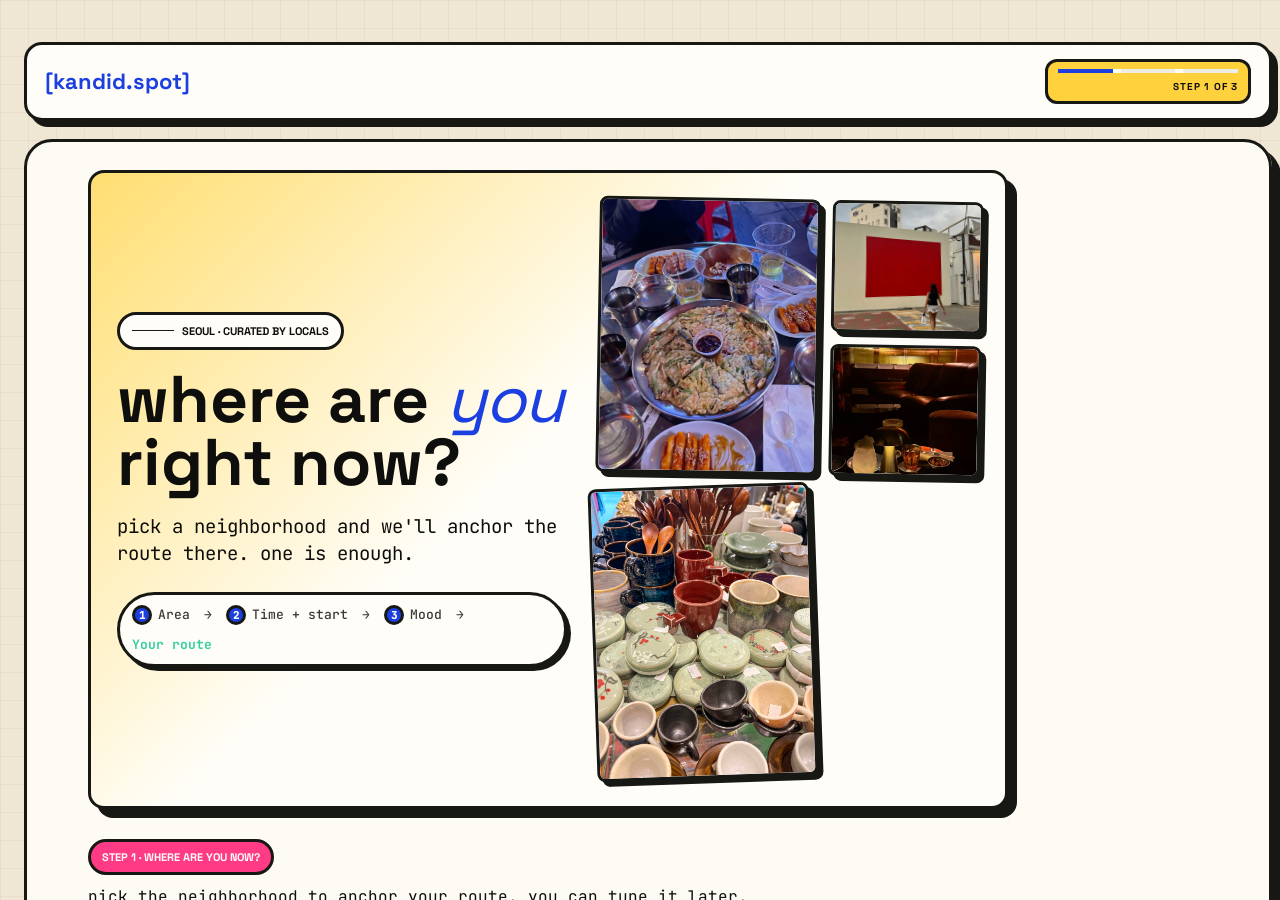
==== commit 5f234ca8: "Desgin big changes" ====
--- a/v2-refined-main-app/index.html
+++ b/v2-refined-main-app/index.html
@@ -46,26 +46,42 @@
     <!-- Step 1: Area + editorial landing -->
     <section class="ob-screen ob-screen-intro active" data-step="1">
       <div class="ks-hero">
-        <span class="ks-eyebrow">
-          <span class="ks-eyebrow-dot" aria-hidden="true"></span>
-          Seoul · curated by locals
-        </span>
-        <h1 class="ks-headline">
-          Where are <span class="ks-serif-word">you</span><br />
-          right now?
-        </h1>
-        <p class="ks-lead">
-          Pick a neighborhood and we'll anchor the route there. One is enough.
-        </p>
-        <ol class="ks-flow" aria-label="How it works">
-          <li><span class="ks-flow-num">1</span><span class="ks-flow-label">Area</span></li>
-          <li class="ks-flow-arrow" aria-hidden="true">→</li>
-          <li><span class="ks-flow-num">2</span><span class="ks-flow-label">Time + start</span></li>
-          <li class="ks-flow-arrow" aria-hidden="true">→</li>
-          <li><span class="ks-flow-num">3</span><span class="ks-flow-label">Mood</span></li>
-          <li class="ks-flow-arrow" aria-hidden="true">→</li>
-          <li class="ks-flow-result"><span class="ks-flow-label">Your route</span></li>
-        </ol>
+        <div class="ks-hero-copy">
+          <span class="ks-eyebrow">
+            <span class="ks-eyebrow-dot" aria-hidden="true"></span>
+            Seoul · curated by locals
+          </span>
+          <h1 class="ks-headline">
+            Where are <span class="ks-serif-word">you</span><br />
+            right now?
+          </h1>
+          <p class="ks-lead">
+            Pick a neighborhood and we'll anchor the route there. One is enough.
+          </p>
+          <ol class="ks-flow" aria-label="How it works">
+            <li><span class="ks-flow-num">1</span><span class="ks-flow-label">Area</span></li>
+            <li class="ks-flow-arrow" aria-hidden="true">→</li>
+            <li><span class="ks-flow-num">2</span><span class="ks-flow-label">Time + start</span></li>
+            <li class="ks-flow-arrow" aria-hidden="true">→</li>
+            <li><span class="ks-flow-num">3</span><span class="ks-flow-label">Mood</span></li>
+            <li class="ks-flow-arrow" aria-hidden="true">→</li>
+            <li class="ks-flow-result"><span class="ks-flow-label">Your route</span></li>
+          </ol>
+        </div>
+        <div class="ks-hero-collage" aria-hidden="true">
+          <figure class="ks-hero-photo ks-hero-photo-main">
+            <img src="/v2-refined-main-app/assets/design-v2/landing-meal.jpg" alt="" loading="eager" />
+          </figure>
+          <figure class="ks-hero-photo">
+            <img src="/v2-refined-main-app/assets/design-v2/landing-walk.jpg" alt="" loading="lazy" />
+          </figure>
+          <figure class="ks-hero-photo">
+            <img src="/v2-refined-main-app/assets/design-v2/landing-quiet.jpg" alt="" loading="lazy" />
+          </figure>
+          <figure class="ks-hero-photo ks-hero-photo-accent">
+            <img src="/v2-refined-main-app/assets/design-v2/landing-end.jpg" alt="" loading="lazy" />
+          </figure>
+        </div>
       </div>
 
       <div class="ks-step-label">Step 1 · Where are you now?</div>
@@ -123,6 +139,7 @@
 
     <!-- Step 2: Time + starting time -->
     <section class="ob-screen" data-step="2">
+      <div class="ks-step-label ob-mobile-step-label">Step 2 · Time + start</div>
       <h1 class="ob-q-h1">How much time do you have, and when should we plan this route for?</h1>
       <p class="ob-q-sub">We keep the route realistic for the window you've got.</p>
       <div class="ob-options ob-options-time" data-group="time">
@@ -183,6 +200,7 @@
 
     <!-- Step 3: Mood — last required step -->
     <section class="ob-screen" data-step="3">
+      <div class="ks-step-label ob-mobile-step-label">Step 3 · Route mood</div>
       <h1 class="ob-q-h1">What kind of route fits right now?</h1>
       <p class="ob-q-sub">Pick the mood. We'll handle the order, the timing, and the picks.</p>
       <div class="ob-options ob-options-mood" data-group="mood">
--- a/v2-refined-main-app/styles.css
+++ b/v2-refined-main-app/styles.css
@@ -2503,19 +2503,29 @@
 
 .early-access-more {
   min-height: 46px;
-  border: 1.5px solid var(--ks-rule);
+  border: 1.5px solid var(--ks-ink-soft);
   border-radius: 999px;
-  background: var(--ks-paper);
+  background: #FBF4DC;
   color: var(--ks-ink);
   font-family: var(--ks-mono);
   font-size: 12px;
   font-weight: 700;
   letter-spacing: 0.04em;
   text-transform: lowercase;
+  transition: background 0.12s ease, border-color 0.12s ease;
 }
 
 .early-access-more:hover {
-  background: var(--ks-yellow);
+  background: #F6E9B8;
+  border-color: var(--ks-rule);
+}
+
+.early-access-more:focus-visible {
+  border-color: var(--ks-rule);
+}
+
+.early-access-more[aria-expanded="true"] {
+  background: #F2EAD0;
 }
 
 .early-access-optional {
@@ -3504,6 +3514,10 @@
   text-transform: uppercase;
 }
 
+.ob-mobile-step-label {
+  display: none;
+}
+
 .ks-step-helper {
   max-width: none;
   margin: 0 0 28px;
@@ -4087,3 +4101,2029 @@
     align-items: stretch;
   }
 }
+
+/* =================================================================
+   KANDID SPOT — Mobile density refinements (compact pass)
+   Reduces vertical scroll in onboarding step UI and main-app input
+   chrome. Mobile-only (<= 720px). Desktop is intentionally untouched.
+   ================================================================= */
+@media (max-width: 720px) {
+  /* Top bar — slimmer */
+  .top-bar {
+    height: 56px;
+    padding: 0 12px;
+  }
+  .brand-name::before,
+  .ob-brand-name::before {
+    font-size: 16px;
+  }
+  .ghost-btn {
+    padding: 6px 9px;
+    font-size: 11px;
+  }
+  .early-access-btn {
+    min-height: 30px;
+    padding: 6px 10px;
+    font-size: 10.5px;
+  }
+
+  /* Onboarding header & stage padding */
+  .ob-header {
+    padding: 10px 14px;
+  }
+  .ob-progress { width: 110px; }
+  .ob-progress-label { font-size: 10.5px; }
+  .ob-stage {
+    padding: 12px 14px 22px;
+  }
+
+  /* Hero (step 1) — pull the type back to mobile-sane */
+  .ks-hero {
+    margin: 0 auto 8px;
+    padding: 2px 4px 0;
+  }
+  .ks-eyebrow {
+    font-size: 11px;
+    padding: 4px 10px 4px 8px;
+  }
+  .ks-headline {
+    margin: 8px 0 0;
+    font-size: clamp(24px, 7.5vw, 30px);
+    line-height: 1.08;
+  }
+  .ks-lead {
+    margin-top: 6px;
+    font-size: 13.5px;
+    line-height: 1.5;
+  }
+  .ks-step-label {
+    margin: 10px auto 4px;
+    font-size: 11px;
+    letter-spacing: 0.1em;
+  }
+  .ob-mobile-step-label {
+    display: inline-flex;
+  }
+  .ks-step-helper {
+    font-size: 12.5px;
+    margin-bottom: 8px;
+  }
+
+  /* Step question headlines */
+  .ob-q-h1 {
+    font-size: clamp(22px, 6.5vw, 28px);
+    margin-bottom: 6px;
+  }
+  .ob-q-sub {
+    font-size: 13px;
+    margin-bottom: 12px;
+    line-height: 1.45;
+  }
+
+  /* Option grids — restore 2-column on mobile to halve scroll length */
+  .ob-options,
+  .ob-options-area,
+  .ob-options-time,
+  .ob-options-start,
+  .ob-options-mood {
+    grid-template-columns: 1fr 1fr;
+    gap: 6px;
+    margin-bottom: 14px;
+  }
+  .ob-option {
+    min-height: 0;
+    padding: 9px 11px 9px;
+    border-radius: 11px;
+    gap: 2px;
+  }
+  .ob-option::before {
+    content: none;
+  }
+  .ob-option.selected::after {
+    top: 8px;
+    right: 8px;
+    width: 18px;
+    height: 18px;
+    font-size: 10px;
+  }
+  .ob-option-wide {
+    padding: 9px 12px;
+    column-gap: 10px;
+  }
+  .ob-option-wide .ob-emoji {
+    font-size: 20px;
+  }
+  .ob-emoji {
+    font-size: 19px;
+    margin-bottom: 2px;
+  }
+  .ob-option-label {
+    font-size: 13.5px;
+    line-height: 1.2;
+  }
+  .ob-option-sub {
+    font-size: 11px;
+    line-height: 1.35;
+  }
+
+  /* Context input (step 1) */
+  .ob-context-field {
+    margin: -2px auto 12px;
+  }
+  .ob-context-label {
+    font-size: 11px;
+    margin-bottom: 4px;
+  }
+  .ob-context-field input {
+    padding: 9px 12px;
+    font-size: 13px;
+    border-radius: 10px;
+  }
+  .ob-context-hint {
+    font-size: 11px;
+    margin-top: 4px;
+  }
+
+  /* Onboarding action row buttons */
+  .ob-actions {
+    gap: 8px;
+  }
+  .ob-back,
+  .ob-next {
+    padding: 10px 14px;
+    font-size: 12.5px;
+    border-radius: 10px;
+  }
+  .ob-actions-right .ob-customize-more,
+  .ob-actions-right .ob-skip,
+  .ob-actions-right .ob-next {
+    padding: 10px 12px;
+    font-size: 12.5px;
+  }
+  .ob-actions-note {
+    font-size: 11px;
+    margin-top: 6px;
+  }
+
+  /* Optional steps (4 + 5) */
+  .ks-optional-tag {
+    font-size: 10px;
+    padding: 3px 9px;
+    margin-bottom: 8px;
+  }
+  .ob-shapes {
+    gap: 8px;
+    margin-bottom: 14px;
+  }
+  .ob-shape {
+    padding: 11px 14px;
+    border-radius: 13px;
+    gap: 4px;
+  }
+  .ob-shape.selected::after {
+    top: 10px;
+    right: 10px;
+    width: 18px;
+    height: 18px;
+    font-size: 10px;
+  }
+  .ob-shape-name {
+    font-size: 14px;
+  }
+  .ob-shape-seq {
+    font-size: 12px;
+  }
+  .ob-shape-desc {
+    font-size: 12px;
+    line-height: 1.4;
+  }
+  .ob-refine-anchors {
+    gap: 8px;
+    margin-bottom: 10px;
+  }
+  .ob-refine-anchor {
+    padding: 10px 12px;
+    border-radius: 12px;
+    gap: 8px;
+  }
+  .ob-refine-role {
+    font-size: 13.5px;
+  }
+  .ob-refine-hint {
+    font-size: 11.5px;
+  }
+  .ob-pref {
+    padding: 5px 10px;
+    font-size: 11.5px;
+  }
+  .ob-refine-foot {
+    font-size: 11.5px;
+    margin-bottom: 12px;
+  }
+
+  /* Onboarding full-page loading */
+  .ob-loading-content {
+    padding: 18px;
+  }
+  .ob-loading-pulse {
+    margin-bottom: 14px;
+    gap: 8px;
+  }
+  .ob-loading-pulse span {
+    width: 12px;
+    height: 12px;
+  }
+  .ob-loading-title {
+    font-size: 16px;
+    margin-bottom: 6px;
+  }
+  .ob-loading-step {
+    font-size: 12.5px;
+  }
+
+  /* Main app — route summary */
+  .route-summary-bar {
+    margin: 12px 12px 0;
+    padding: 12px 14px;
+    border-radius: 14px;
+  }
+  .rs-current { min-height: 0; }
+  .rs-label { font-size: 9.5px; }
+  .rs-value { font-size: 15.5px; }
+  .rs-strap { font-size: 11px; margin-top: 2px; }
+  .rs-toggle {
+    padding: 0 10px;
+    height: 28px;
+  }
+  .rs-toggle-label { font-size: 11.5px; }
+
+  /* Main app — builder */
+  .builder {
+    padding: 10px 14px 12px;
+    gap: 8px;
+    margin-left: 12px;
+    margin-right: 12px;
+  }
+  .builder-row {
+    gap: 8px;
+  }
+  .builder-row-label {
+    font-size: 10px;
+    width: 36px;
+  }
+  .chip {
+    padding: 6px 10px;
+    font-size: 12px;
+    border-radius: 8px;
+  }
+  .build-btn {
+    padding: 10px 14px;
+    font-size: 13px;
+    border-radius: 10px;
+  }
+
+  /* Main app — result cards spacing */
+  .result-wrap {
+    padding: 12px 12px 16px;
+  }
+  .why-card,
+  .ks-confidence,
+  .timeline-section,
+  .ks-import,
+  .refine-section {
+    margin-left: 12px;
+    margin-right: 12px;
+  }
+  .why-card {
+    padding: 12px 14px;
+    margin-bottom: 12px;
+    border-radius: 12px;
+  }
+  .why-body { font-size: 13px; margin-bottom: 8px; line-height: 1.5; }
+  .ks-why-list { margin: 6px 0 8px; }
+  .ks-why-list li { font-size: 12px; padding-left: 16px; }
+  .route-meta {
+    padding-top: 8px;
+    font-size: 11.5px;
+    gap: 8px;
+  }
+  .ks-confidence {
+    padding: 12px 14px 10px;
+    margin-bottom: 12px;
+    border-radius: 12px;
+  }
+  .ks-conf-head { margin-bottom: 8px; }
+  .ks-conf-list { gap: 6px 10px; }
+  .ks-conf-item { font-size: 12px; }
+  .timeline-section { margin-bottom: 14px; }
+  .section-head { margin-bottom: 8px; }
+  .ks-import {
+    padding: 11px 14px;
+    margin-bottom: 12px;
+    border-radius: 12px;
+  }
+  .ks-import-head { margin-bottom: 8px; }
+  .refine-section { margin-bottom: 12px; }
+  .refine-chip {
+    padding: 6px 10px;
+    font-size: 12px;
+  }
+
+  /* Action bar */
+  .action-bar {
+    padding: 8px 12px;
+    gap: 6px;
+  }
+  .act-btn {
+    padding: 9px 12px;
+    font-size: 11.5px;
+  }
+}
+
+/* Very narrow phones — keep 2-col grids but tighten typography */
+@media (max-width: 360px) {
+  .ks-headline { font-size: 24px; }
+  .ob-q-h1 { font-size: 22px; }
+  .ob-option { padding: 8px 9px; }
+  .ob-option-label { font-size: 12.5px; }
+  .ob-option-sub { font-size: 10.5px; }
+  .ob-emoji { font-size: 17px; }
+  .chip { padding: 5px 9px; font-size: 11.5px; }
+}
+
+/* =================================================================
+   Kandid Spot Design v2 CSS-only visual refresh
+   Reference: Kandid_Spot_Design_v2. CSS-only; no prototype logic,
+   mock data, image assets, or custom map replacement are imported.
+   ================================================================= */
+:root {
+  --ks-v2-bg: #F4F1EA;
+  --ks-v2-paper: #FFFDF7;
+  --ks-v2-ink: #0E0E0C;
+  --ks-v2-muted: #68645B;
+  --ks-v2-rule: #171714;
+  --ks-v2-blue: #1B3FE0;
+  --ks-v2-pink: #FF3B86;
+  --ks-v2-yellow: #FFD23D;
+  --ks-v2-mint: #6CE6BA;
+  --ks-v2-red: #E63A33;
+  --ks-v2-radius: 18px;
+  --ks-v2-radius-sm: 12px;
+  --ks-v2-border: 1.5px solid var(--ks-v2-rule);
+  --ks-v2-shadow: 5px 5px 0 var(--ks-v2-rule);
+  --ks-v2-shadow-sm: 3px 3px 0 var(--ks-v2-rule);
+}
+
+html,
+body {
+  background:
+    linear-gradient(90deg, rgba(23, 23, 20, 0.035) 1px, transparent 1px),
+    linear-gradient(0deg, rgba(23, 23, 20, 0.035) 1px, transparent 1px),
+    var(--ks-v2-bg);
+  background-size: 30px 30px;
+  color: var(--ks-v2-ink);
+}
+
+.app {
+  background: var(--ks-v2-paper);
+  border: var(--ks-v2-border);
+  border-radius: 24px;
+  box-shadow: 0 24px 72px -44px rgba(14, 14, 12, 0.45);
+}
+
+.top-bar,
+.ob-header,
+.ob-stage {
+  background: var(--ks-v2-paper);
+}
+
+.top-bar {
+  border-bottom: var(--ks-v2-border);
+}
+
+.brand-name::before,
+.ob-brand-name::before {
+  color: var(--ks-v2-blue);
+  letter-spacing: 0;
+}
+
+.brand-tag {
+  background: var(--ks-v2-yellow);
+  border: var(--ks-v2-border);
+  border-radius: 8px;
+  color: var(--ks-v2-ink);
+}
+
+.ghost-btn,
+.early-access-btn,
+.rs-toggle,
+.chip,
+.refine-chip,
+.act-btn,
+.ob-back,
+.ob-next,
+.ob-customize-more,
+.ob-skip {
+  border: var(--ks-v2-border);
+  letter-spacing: 0;
+}
+
+.ghost-btn,
+.rs-toggle,
+.chip,
+.refine-chip,
+.act-btn,
+.ob-back,
+.ob-customize-more,
+.ob-skip {
+  background: var(--ks-v2-paper);
+  color: var(--ks-v2-ink);
+}
+
+.ghost-btn:hover,
+.rs-toggle:hover,
+.chip:hover,
+.refine-chip:hover,
+.act-btn:hover,
+.ob-back:hover:not(:disabled),
+.ob-customize-more:hover:not(:disabled),
+.ob-skip:hover {
+  background: var(--ks-v2-yellow);
+  border-color: var(--ks-v2-rule);
+  color: var(--ks-v2-ink);
+  box-shadow: var(--ks-v2-shadow-sm);
+  transform: translate(-1px, -1px);
+}
+
+.early-access-btn,
+.ghost-btn-accent,
+.build-btn,
+.ob-next,
+.act-btn.primary,
+.early-access-submit,
+.early-access-done {
+  background: var(--ks-v2-ink);
+  border-color: var(--ks-v2-rule);
+  color: var(--ks-v2-paper);
+  box-shadow: none;
+}
+
+.early-access-btn:hover,
+.ghost-btn-accent:hover,
+.build-btn:hover,
+.ob-next:hover:not(:disabled),
+.act-btn.primary:hover,
+.early-access-submit:hover,
+.early-access-done:hover {
+  background: var(--ks-v2-blue);
+  color: var(--ks-v2-paper);
+  box-shadow: var(--ks-v2-shadow-sm);
+  transform: translate(-1px, -1px);
+}
+
+.route-summary-bar,
+.builder,
+.why-card,
+.ks-confidence,
+.ks-import,
+.stop,
+.map-stage,
+.float-card,
+.map-status,
+.map-legend,
+.ask-panel,
+.early-access-panel {
+  border: var(--ks-v2-border);
+  border-radius: var(--ks-v2-radius);
+}
+
+.route-summary-bar {
+  background:
+    linear-gradient(90deg, var(--ks-v2-paper), #FFF8D7 58%, var(--ks-v2-paper));
+  box-shadow: none;
+}
+
+.rs-label,
+.rs-strap,
+.section-sub,
+.stop-type,
+.stop-tag,
+.stop-walk,
+.ks-stop-role,
+.ks-stop-why,
+.ks-stop-link,
+.map-loc,
+.map-provider-btn,
+.map-legend,
+.fc-type,
+.fc-meta,
+.fc-why {
+  color: var(--ks-v2-muted);
+  letter-spacing: 0;
+}
+
+.rs-value,
+.section-head h3,
+.stop-name,
+.fc-name,
+.early-access-copy h2,
+.early-access-success h3 {
+  color: var(--ks-v2-ink);
+  letter-spacing: 0;
+}
+
+.builder {
+  background:
+    linear-gradient(135deg, rgba(108, 230, 186, 0.2), transparent 42%),
+    var(--ks-v2-bg);
+}
+
+.chip.selected,
+.refine-chip.applied,
+.ob-pref.active {
+  background: var(--ks-v2-blue);
+  border-color: var(--ks-v2-rule);
+  color: var(--ks-v2-paper);
+}
+
+.result-wrap {
+  background:
+    linear-gradient(180deg, transparent 0, rgba(255, 210, 61, 0.08) 100%);
+}
+
+.why-card {
+  background:
+    linear-gradient(135deg, var(--ks-v2-yellow), #FFEFB0);
+  box-shadow: none;
+}
+
+.why-title {
+  background: var(--ks-v2-ink);
+  color: var(--ks-v2-paper);
+  border-radius: 6px;
+}
+
+.ks-confidence {
+  background: var(--ks-v2-paper);
+}
+
+.ks-conf-check,
+.ks-import-icon {
+  background: var(--ks-v2-mint);
+  border: var(--ks-v2-border);
+  color: var(--ks-v2-ink);
+}
+
+.ks-import {
+  background:
+    linear-gradient(135deg, rgba(255, 59, 134, 0.09), transparent 46%),
+    var(--ks-v2-paper);
+}
+
+.ks-import-soon {
+  background: var(--ks-v2-yellow);
+  border: var(--ks-v2-border);
+  color: var(--ks-v2-ink);
+}
+
+.timeline-section .section-head h3::before,
+.timeline-section .section-head h3::after {
+  letter-spacing: 0;
+}
+
+.stops {
+  gap: 13px;
+}
+
+.stop {
+  background:
+    linear-gradient(135deg, rgba(255, 255, 255, 0.9), rgba(255, 253, 247, 0.98));
+  transition: transform 0.16s ease, box-shadow 0.16s ease, background 0.16s ease;
+}
+
+.stop:hover {
+  background: var(--ks-v2-paper);
+  box-shadow: var(--ks-v2-shadow);
+  transform: translate(-2px, -2px);
+}
+
+.stop.active {
+  background: var(--ks-v2-blue);
+  border-color: var(--ks-v2-rule);
+  color: var(--ks-v2-paper);
+  box-shadow: var(--ks-v2-shadow-sm);
+}
+
+.stop-num,
+.fc-num,
+.kakao-route-marker {
+  background: var(--ks-v2-pink);
+  border: var(--ks-v2-border);
+  color: var(--ks-v2-paper);
+  box-shadow: var(--ks-v2-shadow-sm);
+}
+
+.stop.active .stop-num,
+.kakao-route-marker.active {
+  background: var(--ks-v2-mint);
+  color: var(--ks-v2-ink);
+}
+
+.stop-line,
+.stop-walk::before,
+.ks-stop-actions,
+.refine-section {
+  border-color: var(--ks-v2-rule);
+}
+
+.ks-stop-role,
+.stop-tag,
+.ks-stop-link {
+  background: var(--ks-v2-paper);
+  border: var(--ks-v2-border);
+  color: var(--ks-v2-ink);
+}
+
+.ks-stop-link:hover {
+  background: var(--ks-v2-mint);
+  color: var(--ks-v2-ink);
+}
+
+.right-pane {
+  background:
+    linear-gradient(180deg, rgba(255, 255, 255, 0.85), rgba(244, 241, 234, 0.78));
+}
+
+.map-toolbar {
+  gap: 10px;
+}
+
+.map-loc,
+.map-provider-switch,
+.map-ctrl {
+  background: var(--ks-v2-paper);
+  border: var(--ks-v2-border);
+  color: var(--ks-v2-ink);
+  box-shadow: none;
+}
+
+.map-provider-btn.active {
+  background: var(--ks-v2-yellow);
+  color: var(--ks-v2-ink);
+}
+
+.map-provider-btn.active[data-map-provider="naver"] {
+  background: #03C75A;
+  color: var(--ks-v2-ink);
+}
+
+.map-ctrl:hover {
+  background: var(--ks-v2-yellow);
+  color: var(--ks-v2-ink);
+}
+
+.map-stage {
+  background:
+    linear-gradient(90deg, rgba(27, 63, 224, 0.055) 1px, transparent 1px),
+    linear-gradient(0deg, rgba(27, 63, 224, 0.055) 1px, transparent 1px),
+    #F8F7F2;
+  background-size: 28px 28px;
+  box-shadow: none;
+}
+
+.kakao-map {
+  background-color: #F8F7F2;
+}
+
+.float-card,
+.map-status,
+.map-legend {
+  background: rgba(255, 253, 247, 0.96);
+  box-shadow: var(--ks-v2-shadow-sm);
+}
+
+.ask-fab {
+  background: var(--ks-v2-ink);
+  border: var(--ks-v2-border);
+  box-shadow: var(--ks-v2-shadow-sm);
+  color: var(--ks-v2-paper);
+}
+
+.ask-fab:hover {
+  background: var(--ks-v2-blue);
+}
+
+.ask-ava,
+.ask-ava-lg {
+  background: var(--ks-v2-mint);
+  border: var(--ks-v2-border);
+  color: var(--ks-v2-ink);
+}
+
+.action-bar {
+  background: var(--ks-v2-paper);
+  border-top: var(--ks-v2-border);
+}
+
+.onboarding,
+.ob-loading {
+  background:
+    linear-gradient(90deg, rgba(23, 23, 20, 0.035) 1px, transparent 1px),
+    linear-gradient(0deg, rgba(23, 23, 20, 0.035) 1px, transparent 1px),
+    var(--ks-v2-bg);
+  background-size: 30px 30px;
+}
+
+.ob-header,
+.ob-stage {
+  border-color: var(--ks-v2-rule);
+}
+
+.ob-stage {
+  box-shadow: 0 24px 64px -48px rgba(14, 14, 12, 0.55);
+}
+
+.ks-eyebrow,
+.ks-lead,
+.ks-step-helper,
+.ob-q-sub,
+.ob-context-hint,
+.ob-actions-note,
+.ob-refine-foot {
+  color: var(--ks-v2-muted);
+  letter-spacing: 0;
+}
+
+.ks-headline,
+.ob-q-h1 {
+  letter-spacing: 0;
+}
+
+.ks-step-label,
+.ks-optional-tag {
+  background: var(--ks-v2-blue);
+  border: var(--ks-v2-border);
+  color: var(--ks-v2-paper);
+}
+
+.ks-flow li,
+.ks-flow-result,
+.ob-option,
+.ob-shape,
+.ob-refine-anchor {
+  background: var(--ks-v2-paper);
+  border: var(--ks-v2-border);
+  border-radius: var(--ks-v2-radius);
+}
+
+.ks-flow-num {
+  background: var(--ks-v2-blue);
+  color: var(--ks-v2-paper);
+}
+
+.ob-option,
+.ob-shape,
+.ob-refine-anchor {
+  box-shadow: none;
+  transition: transform 0.16s ease, box-shadow 0.16s ease, background 0.16s ease;
+}
+
+.ob-option:hover,
+.ob-shape:hover {
+  box-shadow: var(--ks-v2-shadow);
+}
+
+.ob-option.selected,
+.ob-shape.selected {
+  background: var(--ks-v2-blue);
+  color: var(--ks-v2-paper);
+  box-shadow: var(--ks-v2-shadow);
+}
+
+.ob-option.selected::after,
+.ob-shape.selected::after {
+  background: var(--ks-v2-yellow);
+  border: var(--ks-v2-border);
+  color: var(--ks-v2-ink);
+}
+
+.ob-emoji {
+  border: var(--ks-v2-border);
+  box-shadow: var(--ks-v2-shadow-sm);
+}
+
+.ob-option:nth-child(2n) .ob-emoji {
+  background:
+    linear-gradient(135deg, rgba(27, 63, 224, 0.18), rgba(27, 63, 224, 0.34)),
+    #DDE4FF;
+}
+
+.ob-option:nth-child(3n) .ob-emoji {
+  background:
+    linear-gradient(135deg, rgba(255, 210, 61, 0.42), rgba(255, 210, 61, 0.72)),
+    #FFF4BD;
+}
+
+.ob-option:nth-child(4n) .ob-emoji {
+  background:
+    linear-gradient(135deg, rgba(108, 230, 186, 0.32), rgba(108, 230, 186, 0.62)),
+    #DFF9EF;
+}
+
+.ob-context-field input,
+.ob-custom-time input,
+.builder-custom-time,
+.early-access-field input,
+.early-access-field select,
+.early-access-field textarea,
+.ask-composer input {
+  background: var(--ks-v2-paper);
+  border: var(--ks-v2-border);
+  color: var(--ks-v2-ink);
+}
+
+.early-access-panel {
+  background: var(--ks-v2-paper);
+  box-shadow: 10px 10px 0 var(--ks-v2-rule);
+}
+
+.early-access-kicker {
+  background: var(--ks-v2-yellow);
+  border: var(--ks-v2-border);
+  color: var(--ks-v2-ink);
+}
+
+.early-access-more,
+.early-access-consent,
+.early-access-error {
+  border: var(--ks-v2-border);
+}
+
+.early-access-more:hover {
+  background: var(--ks-v2-yellow);
+}
+
+.early-access-error {
+  border-color: var(--ks-v2-red);
+  color: var(--ks-v2-red);
+}
+
+.toast {
+  background: var(--ks-v2-ink);
+  border: var(--ks-v2-border);
+  color: var(--ks-v2-paper);
+  box-shadow: var(--ks-v2-shadow-sm);
+}
+
+@media (max-width: 980px) {
+  .app {
+    border-radius: 20px;
+  }
+
+  .right-pane {
+    background: var(--ks-v2-paper);
+  }
+
+  .map-stage {
+    min-height: 360px;
+  }
+}
+
+@media (max-width: 720px) {
+  html,
+  body,
+  .onboarding,
+  .ob-loading {
+    background-size: 24px 24px;
+  }
+
+  .app {
+    border-radius: 0;
+    box-shadow: none;
+  }
+
+  .top-bar {
+    border-bottom: var(--ks-v2-border);
+  }
+
+  .route-summary-bar,
+  .builder,
+  .why-card,
+  .ks-confidence,
+  .timeline-section,
+  .ks-import,
+  .refine-section {
+    border-radius: var(--ks-v2-radius-sm);
+  }
+
+  .ob-stage {
+    box-shadow: none;
+  }
+
+  .ob-option,
+  .ob-shape,
+  .ob-refine-anchor,
+  .stop,
+  .map-stage,
+  .float-card {
+    border-radius: var(--ks-v2-radius-sm);
+  }
+
+  .ob-option:hover,
+  .ob-shape:hover,
+  .stop:hover {
+    box-shadow: none;
+    transform: none;
+  }
+
+  .ob-option .ob-emoji {
+    position: static;
+    width: auto;
+    height: auto;
+    border: 0;
+    box-shadow: none;
+    background: transparent;
+    color: inherit;
+    font-size: 19px;
+  }
+
+  .action-bar {
+    border-top: var(--ks-v2-border);
+  }
+
+  .map-toolbar {
+    gap: 8px;
+  }
+
+  .float-card,
+  .map-status,
+  .map-legend {
+    box-shadow: none;
+  }
+
+  .early-access-panel {
+    border-radius: 18px;
+    box-shadow: 5px 5px 0 var(--ks-v2-rule);
+  }
+}
+
+/* =================================================================
+   Kandid Spot Design v2 manual migration, second pass
+   Visual-only layer adapted from the v2 prototype. No React, mock data,
+   route logic, provider logic, or custom map replacement is imported.
+   ================================================================= */
+:root {
+  --ks-v2-line: 3px solid var(--ks-v2-rule);
+  --ks-v2-hard-shadow: 9px 9px 0 var(--ks-v2-rule);
+  --ks-v2-soft-paper: #FFFDF7;
+  --ks-v2-warm-field: #F0E6D4;
+  --ks-v2-blue-soft: #DDE4FF;
+  --ks-v2-pink-soft: #FFD9E8;
+  --ks-v2-green-soft: #D8F6E4;
+}
+
+html,
+body {
+  background:
+    linear-gradient(rgba(14, 14, 12, 0.045) 1px, transparent 1px),
+    linear-gradient(90deg, rgba(14, 14, 12, 0.045) 1px, transparent 1px),
+    var(--ks-v2-warm-field);
+  background-size: 26px 26px;
+}
+
+.onboarding,
+.ob-loading {
+  background:
+    linear-gradient(rgba(14, 14, 12, 0.04) 1px, transparent 1px),
+    linear-gradient(90deg, rgba(14, 14, 12, 0.04) 1px, transparent 1px),
+    var(--ks-v2-warm-field);
+  background-size: 28px 28px;
+}
+
+.ob-header {
+  width: min(1420px, calc(100vw - 32px));
+  margin: 18px auto 0;
+  padding: 14px 18px;
+  border: var(--ks-v2-line);
+  border-radius: 18px;
+  background: var(--ks-v2-soft-paper);
+  box-shadow: 6px 6px 0 var(--ks-v2-rule);
+}
+
+.ob-brand-name::before,
+.brand-name::before {
+  color: var(--ks-v2-blue);
+}
+
+.ob-progress-wrap {
+  padding: 7px 10px;
+  border: var(--ks-v2-line);
+  border-radius: 12px;
+  background: var(--ks-v2-yellow);
+}
+
+.ob-progress {
+  border-color: var(--ks-v2-rule);
+  background: var(--ks-v2-paper);
+}
+
+.ob-progress-label {
+  color: var(--ks-v2-ink);
+  font-family: var(--ks-v2-mono);
+  font-weight: 700;
+}
+
+.ob-stage {
+  width: min(1420px, calc(100vw - 32px));
+  margin: 18px auto 28px;
+  padding: 28px;
+  border: var(--ks-v2-line);
+  border-radius: 28px;
+  background: rgba(255, 253, 247, 0.92);
+  box-shadow: var(--ks-v2-hard-shadow);
+}
+
+.ks-hero {
+  display: grid;
+  grid-template-columns: minmax(0, 1.08fr) minmax(330px, 0.92fr);
+  gap: 28px;
+  align-items: stretch;
+  margin: 0 0 30px;
+  padding: 26px;
+  border: var(--ks-v2-line);
+  border-radius: 16px;
+  background:
+    linear-gradient(135deg, rgba(255, 210, 61, 0.72), rgba(255, 253, 247, 0.96) 46%),
+    var(--ks-v2-soft-paper);
+  box-shadow: var(--ks-v2-hard-shadow);
+  overflow: visible;
+}
+
+.ks-hero-copy {
+  display: flex;
+  flex-direction: column;
+  justify-content: center;
+  min-width: 0;
+}
+
+.ks-eyebrow,
+.ks-step-label,
+.section-sub,
+.rs-label,
+.map-loc,
+.ks-conf-title,
+.ks-import-title {
+  font-family: var(--ks-v2-mono);
+  font-weight: 800;
+  letter-spacing: 0;
+  text-transform: uppercase;
+}
+
+.ks-eyebrow {
+  width: fit-content;
+  margin-bottom: 18px;
+  padding: 8px 12px;
+  border: var(--ks-v2-line);
+  border-radius: 999px;
+  background: var(--ks-v2-paper);
+  color: var(--ks-v2-ink);
+}
+
+.ks-headline {
+  max-width: 780px;
+  margin: 0;
+  color: var(--ks-v2-ink);
+  font-size: 66px;
+  line-height: 0.96;
+  letter-spacing: 0;
+}
+
+.ks-serif-word {
+  color: var(--ks-v2-blue);
+  font-family: var(--ks-v2-serif);
+  font-style: italic;
+  font-weight: 400;
+}
+
+.ks-lead {
+  max-width: 620px;
+  margin-top: 18px;
+  color: var(--ks-v2-ink);
+  font-size: 19px;
+  line-height: 1.45;
+}
+
+.ks-flow {
+  width: fit-content;
+  margin-top: 24px;
+  padding: 8px;
+  border: var(--ks-v2-line);
+  border-radius: 999px;
+  background: var(--ks-v2-paper);
+  box-shadow: 4px 4px 0 var(--ks-v2-rule);
+}
+
+.ks-flow li {
+  border: 0;
+}
+
+.ks-flow-num,
+.ks-flow-result {
+  border: var(--ks-v2-line);
+  background: var(--ks-v2-blue);
+  color: var(--ks-v2-paper);
+}
+
+.ks-hero-collage {
+  display: grid;
+  grid-template-columns: 1.25fr 0.85fr;
+  grid-template-rows: 132px 132px;
+  gap: 12px;
+  min-height: 276px;
+  transform: rotate(1deg);
+}
+
+.ks-hero-photo {
+  min-width: 0;
+  min-height: 0;
+  margin: 0;
+  border: var(--ks-v2-line);
+  border-radius: 8px;
+  background: var(--ks-v2-paper);
+  box-shadow: 5px 5px 0 var(--ks-v2-rule);
+  overflow: hidden;
+}
+
+.ks-hero-photo-main {
+  grid-row: 1 / span 2;
+}
+
+.ks-hero-photo-accent {
+  transform: rotate(-3deg);
+}
+
+.ks-hero-photo img {
+  display: block;
+  width: 100%;
+  height: 100%;
+  object-fit: cover;
+}
+
+.ob-screen .ks-step-label,
+.ob-mobile-step-label {
+  display: inline-flex;
+  align-items: center;
+  width: fit-content;
+  margin-bottom: 10px;
+  padding: 7px 11px;
+  border: var(--ks-v2-line);
+  border-radius: 999px;
+  background: var(--ks-v2-pink);
+  color: var(--ks-v2-paper);
+}
+
+.ob-q-h1 {
+  max-width: 900px;
+  color: var(--ks-v2-ink);
+  font-size: 46px;
+  line-height: 1.04;
+  letter-spacing: 0;
+}
+
+.ob-q-sub,
+.ks-step-helper,
+.ob-actions-note,
+.ob-refine-foot {
+  color: var(--ks-v2-ink-soft);
+  font-size: 16px;
+}
+
+.ob-options {
+  gap: 18px;
+}
+
+.ob-options-area,
+.ob-options-mood {
+  grid-template-columns: repeat(3, minmax(0, 1fr));
+}
+
+.ob-options-time,
+.ob-options-start {
+  grid-template-columns: repeat(4, minmax(0, 1fr));
+}
+
+.ob-option {
+  position: relative;
+  min-height: 214px;
+  padding: 136px 17px 17px;
+  align-items: flex-start;
+  justify-content: flex-end;
+  overflow: hidden;
+  border: var(--ks-v2-line);
+  border-radius: 11px;
+  background: var(--ks-v2-paper);
+  box-shadow: 6px 6px 0 var(--ks-v2-rule);
+}
+
+.ob-options-start .ob-option {
+  min-height: 168px;
+  padding-top: 94px;
+}
+
+.ob-option::before {
+  content: "";
+  position: absolute;
+  inset: 10px 10px auto;
+  height: 108px;
+  border: var(--ks-v2-line);
+  border-radius: 6px;
+  background:
+    linear-gradient(135deg, rgba(255, 210, 61, 0.48), rgba(27, 63, 224, 0.18)),
+    var(--ks-v2-blue-soft);
+  background-size: cover;
+  background-position: center;
+  transition: transform 0.16s ease, filter 0.16s ease;
+}
+
+.ob-options-start .ob-option::before {
+  height: 70px;
+}
+
+.ob-option:hover::before,
+.ob-option.selected::before {
+  transform: translate(-2px, -2px) rotate(-1deg);
+  filter: saturate(1.08) contrast(1.04);
+}
+
+.ob-option[data-internal-value="myeongdong_euljiro"]::before {
+  background-image: linear-gradient(rgba(14, 14, 12, 0.04), rgba(14, 14, 12, 0.16)), url("/v2-refined-main-app/assets/design-v2/area-myeongdong.jpg");
+}
+
+.ob-option[data-internal-value="hongdae_yeonnam"]::before {
+  background-image: linear-gradient(rgba(14, 14, 12, 0.02), rgba(14, 14, 12, 0.18)), url("/v2-refined-main-app/assets/design-v2/area-hongdae.jpg");
+}
+
+.ob-option[data-internal-value="itaewon_hannam"]::before {
+  background-image: linear-gradient(rgba(14, 14, 12, 0.02), rgba(14, 14, 12, 0.18)), url("/v2-refined-main-app/assets/design-v2/area-itaewon.jpg");
+}
+
+.ob-option[data-internal-value="anguk_bukchon"]::before {
+  background-image: linear-gradient(rgba(14, 14, 12, 0.02), rgba(14, 14, 12, 0.16)), url("/v2-refined-main-app/assets/design-v2/area-bukchon.jpg");
+}
+
+.ob-option[data-internal-value="seongsu"]::before {
+  background-image: linear-gradient(rgba(14, 14, 12, 0.02), rgba(14, 14, 12, 0.16)), url("/v2-refined-main-app/assets/design-v2/area-seongsu.jpg");
+}
+
+.ob-option[data-internal-value="gangnam_sinsa_apgujeong"]::before {
+  background:
+    linear-gradient(135deg, rgba(27, 63, 224, 0.34), rgba(255, 59, 134, 0.32)),
+    var(--ks-v2-blue-soft);
+}
+
+.ob-option[data-internal-value="near_me"]::before {
+  background-image: linear-gradient(rgba(14, 14, 12, 0.06), rgba(14, 14, 12, 0.18)), url("/v2-refined-main-app/assets/design-v2/landing-walk.jpg");
+}
+
+.ob-option[data-internal-value="time_30_60"]::before {
+  background-image: linear-gradient(rgba(14, 14, 12, 0.02), rgba(14, 14, 12, 0.14)), url("/v2-refined-main-app/assets/design-v2/time-1.jpg");
+}
+
+.ob-option[data-internal-value="time_1_2"]::before {
+  background-image: linear-gradient(rgba(14, 14, 12, 0.02), rgba(14, 14, 12, 0.14)), url("/v2-refined-main-app/assets/design-v2/time-2.jpg");
+}
+
+.ob-option[data-internal-value="time_2_3"]::before {
+  background-image: linear-gradient(rgba(14, 14, 12, 0.02), rgba(14, 14, 12, 0.14)), url("/v2-refined-main-app/assets/design-v2/time-3.jpg");
+}
+
+.ob-option[data-internal-value="time_4_6"]::before {
+  background-image: linear-gradient(rgba(14, 14, 12, 0.02), rgba(14, 14, 12, 0.14)), url("/v2-refined-main-app/assets/design-v2/time-4.jpg");
+}
+
+.ob-option[data-internal-value="local_food"]::before {
+  background-image: linear-gradient(rgba(14, 14, 12, 0.02), rgba(14, 14, 12, 0.16)), url("/v2-refined-main-app/assets/design-v2/mood-food-1.jpg");
+}
+
+.ob-option[data-internal-value="cafes_dessert"]::before {
+  background-image: linear-gradient(rgba(14, 14, 12, 0.02), rgba(14, 14, 12, 0.16)), url("/v2-refined-main-app/assets/design-v2/mood-cafe-1.jpg");
+}
+
+.ob-option[data-internal-value="drinks_night"]::before {
+  background-image: linear-gradient(rgba(14, 14, 12, 0.02), rgba(14, 14, 12, 0.16)), url("/v2-refined-main-app/assets/design-v2/mood-drinks-3.jpg");
+}
+
+.ob-option[data-internal-value="shop_browse"]::before {
+  background-image: linear-gradient(rgba(14, 14, 12, 0.02), rgba(14, 14, 12, 0.16)), url("/v2-refined-main-app/assets/design-v2/mood-shop-1.jpg");
+}
+
+.ob-option[data-internal-value="culture_activities"]::before {
+  background-image: linear-gradient(rgba(14, 14, 12, 0.02), rgba(14, 14, 12, 0.16)), url("/v2-refined-main-app/assets/design-v2/mood-culture-1.jpg");
+}
+
+.ob-option[data-internal-value="walks_views"]::before {
+  background-image: linear-gradient(rgba(14, 14, 12, 0.02), rgba(14, 14, 12, 0.16)), url("/v2-refined-main-app/assets/design-v2/mood-walks-1.jpg");
+}
+
+.ob-options-start .ob-option[data-value="morning"]::before {
+  background: linear-gradient(135deg, #FFE9A8, #FFD23D);
+}
+
+.ob-options-start .ob-option[data-value="afternoon"]::before {
+  background: linear-gradient(135deg, #DDE4FF, #9FB4FF);
+}
+
+.ob-options-start .ob-option[data-value="evening"]::before {
+  background: linear-gradient(135deg, #E7E1FF, #1B3FE0);
+}
+
+.ob-options-start .ob-option[data-value="custom"]::before {
+  background: linear-gradient(135deg, #D8F6E4, #6CE6BA);
+}
+
+.ob-option .ob-emoji {
+  position: absolute;
+  top: 22px;
+  left: 22px;
+  z-index: 2;
+  display: grid;
+  width: 42px;
+  height: 42px;
+  place-items: center;
+  border: var(--ks-v2-line);
+  border-radius: 8px;
+  background: var(--ks-v2-yellow);
+  box-shadow: 3px 3px 0 var(--ks-v2-rule);
+  color: var(--ks-v2-ink);
+  font-size: 22px;
+}
+
+.ob-option-label,
+.ob-option-sub {
+  position: relative;
+  z-index: 2;
+}
+
+.ob-option-label {
+  color: inherit;
+  font-size: 18px;
+  line-height: 1.08;
+}
+
+.ob-option-sub {
+  max-width: 22ch;
+  margin-top: 5px;
+  color: currentColor;
+  opacity: 0.74;
+}
+
+.ob-option.selected {
+  background: var(--ks-v2-blue);
+  color: var(--ks-v2-paper);
+  transform: translate(-3px, -3px);
+  box-shadow: 9px 9px 0 var(--ks-v2-rule);
+}
+
+.ob-context-field,
+.ob-custom-time,
+.ob-refine-anchor {
+  border: var(--ks-v2-line);
+  border-radius: 12px;
+  background: var(--ks-v2-soft-paper);
+  box-shadow: 5px 5px 0 var(--ks-v2-rule);
+}
+
+.ob-actions {
+  margin-top: 24px;
+}
+
+.ob-back,
+.ob-next,
+.ob-skip,
+.ob-customize-more,
+.build-btn,
+.ghost-btn,
+.early-access-btn,
+.act-btn,
+.refine-chip,
+.ks-import-opt,
+.ask-suggest,
+.ask-send,
+.early-access-submit,
+.early-access-done {
+  border: var(--ks-v2-line);
+  border-radius: 999px;
+  box-shadow: 4px 4px 0 var(--ks-v2-rule);
+  font-family: var(--ks-v2-mono);
+  font-weight: 800;
+  letter-spacing: 0;
+}
+
+.ob-next,
+.build-btn,
+.act-btn.primary,
+.early-access-submit,
+.early-access-done {
+  background: var(--ks-v2-blue);
+  color: var(--ks-v2-paper);
+}
+
+.ob-back,
+.ob-skip,
+.ob-customize-more,
+.ghost-btn,
+.act-btn,
+.refine-chip,
+.ks-import-opt {
+  background: var(--ks-v2-paper);
+  color: var(--ks-v2-ink);
+}
+
+.app {
+  height: calc(100vh - 36px);
+  max-width: 1480px;
+  margin: 18px auto;
+  border: var(--ks-v2-line);
+  border-radius: 28px;
+  background: var(--ks-v2-soft-paper);
+  box-shadow: 12px 12px 0 var(--ks-v2-rule);
+}
+
+.top-bar {
+  height: 80px;
+  border-bottom: var(--ks-v2-line);
+  background: var(--ks-v2-paper);
+}
+
+.brand-tag {
+  border: var(--ks-v2-line);
+  background: var(--ks-v2-yellow);
+  box-shadow: 3px 3px 0 var(--ks-v2-rule);
+}
+
+.split {
+  background:
+    linear-gradient(rgba(14, 14, 12, 0.035) 1px, transparent 1px),
+    linear-gradient(90deg, rgba(14, 14, 12, 0.035) 1px, transparent 1px),
+    var(--ks-v2-warm-field);
+  background-size: 24px 24px;
+}
+
+.left-pane {
+  background: rgba(244, 241, 234, 0.88);
+}
+
+.route-summary-bar,
+.builder,
+.why-card,
+.ks-confidence,
+.timeline-section,
+.ks-import,
+.refine-section {
+  border: var(--ks-v2-line);
+  border-radius: 12px;
+  box-shadow: 6px 6px 0 var(--ks-v2-rule);
+}
+
+.route-summary-bar {
+  position: relative;
+  padding-top: 34px;
+  background: var(--ks-v2-yellow);
+}
+
+.route-summary-bar::before {
+  content: "ROUTE BRIEF";
+  position: absolute;
+  top: 10px;
+  left: 14px;
+  padding: 3px 8px;
+  border: 2px solid var(--ks-v2-rule);
+  border-radius: 999px;
+  background: var(--ks-v2-paper);
+  color: var(--ks-v2-blue);
+  font-family: var(--ks-v2-mono);
+  font-size: 10px;
+  font-weight: 900;
+}
+
+.rs-value {
+  color: var(--ks-v2-ink);
+  font-size: 24px;
+  letter-spacing: 0;
+}
+
+.rs-toggle,
+.builder-row,
+.chip,
+.map-provider-btn,
+.map-ctrl {
+  border: var(--ks-v2-line);
+}
+
+.chip {
+  background: var(--ks-v2-paper);
+  box-shadow: 2px 2px 0 var(--ks-v2-rule);
+}
+
+.chip.selected,
+.refine-chip.selected {
+  background: var(--ks-v2-blue);
+  color: var(--ks-v2-paper);
+}
+
+.why-card {
+  position: relative;
+  padding-top: 54px;
+  background: var(--ks-v2-soft-paper);
+}
+
+.why-card::before {
+  content: "WHY THIS ROUTE";
+  position: absolute;
+  top: 16px;
+  left: 18px;
+  padding: 5px 9px;
+  border: 2px solid var(--ks-v2-rule);
+  border-radius: 999px;
+  background: var(--ks-v2-pink);
+  color: var(--ks-v2-paper);
+  font-family: var(--ks-v2-mono);
+  font-size: 11px;
+  font-weight: 900;
+}
+
+.why-head {
+  color: var(--ks-v2-blue);
+}
+
+.ks-confidence {
+  background: var(--ks-v2-blue-soft);
+}
+
+.ks-conf-list {
+  gap: 9px;
+}
+
+.ks-conf-item {
+  border: var(--ks-v2-line);
+  border-radius: 999px;
+  background: var(--ks-v2-paper);
+  box-shadow: 3px 3px 0 var(--ks-v2-rule);
+}
+
+.timeline-section {
+  background: var(--ks-v2-paper);
+}
+
+.timeline-section .section-head {
+  padding-bottom: 12px;
+  border-bottom: var(--ks-v2-line);
+}
+
+.timeline-section .section-head h3,
+.refine-section .section-head h3 {
+  color: var(--ks-v2-ink);
+  font-size: 30px;
+  letter-spacing: 0;
+}
+
+.stop {
+  position: relative;
+  min-height: 154px;
+  padding: 16px 16px 16px 124px;
+  border: var(--ks-v2-line);
+  border-radius: 12px;
+  background: var(--ks-v2-soft-paper);
+  box-shadow: 5px 5px 0 var(--ks-v2-rule);
+  overflow: hidden;
+}
+
+.stop::before {
+  content: "";
+  position: absolute;
+  top: 14px;
+  bottom: 14px;
+  left: 14px;
+  width: 88px;
+  border: var(--ks-v2-line);
+  border-radius: 8px;
+  background:
+    linear-gradient(135deg, rgba(255, 210, 61, 0.28), rgba(255, 59, 134, 0.22)),
+    url("/v2-refined-main-app/assets/design-v2/mood-food-1.jpg");
+  background-size: cover;
+  background-position: center;
+}
+
+.stop:nth-child(4n+2)::before {
+  background-image: linear-gradient(135deg, rgba(255, 210, 61, 0.24), rgba(27, 63, 224, 0.18)), url("/v2-refined-main-app/assets/design-v2/mood-walks-1.jpg");
+}
+
+.stop:nth-child(4n+3)::before {
+  background-image: linear-gradient(135deg, rgba(255, 210, 61, 0.24), rgba(27, 63, 224, 0.18)), url("/v2-refined-main-app/assets/design-v2/mood-cafe-1.jpg");
+}
+
+.stop:nth-child(4n+4)::before {
+  background-image: linear-gradient(135deg, rgba(255, 210, 61, 0.24), rgba(27, 63, 224, 0.18)), url("/v2-refined-main-app/assets/design-v2/mood-shop-1.jpg");
+}
+
+.stop.active {
+  background: var(--ks-v2-blue);
+  color: var(--ks-v2-paper);
+  transform: translate(-2px, -2px);
+  box-shadow: 8px 8px 0 var(--ks-v2-rule);
+}
+
+.stop.active::before {
+  border-color: var(--ks-v2-paper);
+  filter: saturate(1.16) contrast(1.08);
+}
+
+.stop-num-col {
+  position: absolute;
+  left: 24px;
+  bottom: 24px;
+  z-index: 2;
+  width: auto;
+  margin: 0;
+}
+
+.stop-line {
+  display: none;
+}
+
+.stop-num {
+  width: 36px;
+  height: 36px;
+  font-family: var(--ks-v2-mono);
+  font-weight: 900;
+}
+
+.stop-body {
+  position: relative;
+  z-index: 1;
+}
+
+.stop-name {
+  color: inherit;
+  font-size: 22px;
+  line-height: 1.08;
+  letter-spacing: 0;
+}
+
+.ks-stop-role,
+.stop-tag,
+.ks-stop-link {
+  border: 2px solid var(--ks-v2-rule);
+  box-shadow: 2px 2px 0 var(--ks-v2-rule);
+  font-family: var(--ks-v2-mono);
+  font-weight: 800;
+}
+
+.ks-stop-why {
+  color: inherit;
+  opacity: 0.86;
+}
+
+.ks-import {
+  background: var(--ks-v2-pink-soft);
+}
+
+.refine-section {
+  background: var(--ks-v2-green-soft);
+}
+
+.action-bar {
+  border-top: var(--ks-v2-line);
+  background: var(--ks-v2-paper);
+}
+
+.right-pane {
+  position: relative;
+  padding: 22px;
+  border-left: var(--ks-v2-line);
+  background:
+    linear-gradient(rgba(14, 14, 12, 0.04) 1px, transparent 1px),
+    linear-gradient(90deg, rgba(14, 14, 12, 0.04) 1px, transparent 1px),
+    var(--ks-v2-blue-soft);
+  background-size: 26px 26px;
+}
+
+.right-pane::before {
+  content: "the map";
+  position: absolute;
+  top: 88px;
+  left: 28px;
+  z-index: 0;
+  color: rgba(27, 63, 224, 0.13);
+  font-family: var(--ks-v2-serif);
+  font-size: 82px;
+  font-style: italic;
+  line-height: 1;
+  pointer-events: none;
+}
+
+.map-toolbar {
+  position: relative;
+  z-index: 2;
+  padding: 10px;
+  border: var(--ks-v2-line);
+  border-radius: 14px;
+  background: var(--ks-v2-paper);
+  box-shadow: 5px 5px 0 var(--ks-v2-rule);
+}
+
+.map-loc,
+.map-provider-switch,
+.map-ctrl {
+  border: var(--ks-v2-line);
+  border-radius: 999px;
+  background: var(--ks-v2-soft-paper);
+  box-shadow: 2px 2px 0 var(--ks-v2-rule);
+}
+
+.map-provider-btn {
+  border-radius: 999px;
+  box-shadow: none;
+  font-family: var(--ks-v2-mono);
+  font-weight: 900;
+}
+
+.map-provider-btn.active {
+  background: var(--ks-v2-yellow);
+  color: var(--ks-v2-ink);
+}
+
+.map-stage {
+  position: relative;
+  z-index: 1;
+  border: var(--ks-v2-line);
+  border-radius: 16px;
+  background: var(--ks-v2-paper);
+  box-shadow: var(--ks-v2-hard-shadow);
+  overflow: hidden;
+}
+
+.kakao-map {
+  border-radius: 10px;
+}
+
+.float-card,
+.map-legend,
+.map-status,
+.ask-fab {
+  border: var(--ks-v2-line);
+  box-shadow: 5px 5px 0 var(--ks-v2-rule);
+}
+
+.float-card {
+  background: var(--ks-v2-yellow);
+}
+
+.fc-num {
+  background: var(--ks-v2-blue);
+}
+
+.map-legend {
+  background: var(--ks-v2-paper);
+  color: var(--ks-v2-ink);
+}
+
+.ask-fab {
+  background: var(--ks-v2-pink);
+  color: var(--ks-v2-paper);
+}
+
+.early-access-panel {
+  border: var(--ks-v2-line);
+  border-radius: 18px;
+  background:
+    linear-gradient(135deg, rgba(255, 210, 61, 0.28), rgba(255, 253, 247, 0.96) 44%),
+    var(--ks-v2-soft-paper);
+  box-shadow: var(--ks-v2-hard-shadow);
+}
+
+.early-access-copy h2,
+.early-access-success h3 {
+  letter-spacing: 0;
+}
+
+.early-access-field input,
+.early-access-field select,
+.early-access-field textarea,
+.ask-composer input {
+  border: var(--ks-v2-line);
+  border-radius: 10px;
+  background: var(--ks-v2-paper);
+}
+
+@media (max-width: 1120px) {
+  .ks-headline {
+    font-size: 54px;
+  }
+
+  .ks-hero {
+    grid-template-columns: 1fr;
+  }
+
+  .ks-hero-collage {
+    grid-template-rows: 120px 120px;
+  }
+
+  .ob-options-area,
+  .ob-options-mood {
+    grid-template-columns: repeat(2, minmax(0, 1fr));
+  }
+
+  .ob-options-time,
+  .ob-options-start {
+    grid-template-columns: repeat(2, minmax(0, 1fr));
+  }
+}
+
+@media (max-width: 980px) {
+  .app {
+    height: auto;
+    min-height: 100vh;
+    margin: 0;
+    border-radius: 0;
+    box-shadow: none;
+  }
+
+  .split {
+    background-size: 22px 22px;
+  }
+
+  .right-pane {
+    border-left: 0;
+    border-top: var(--ks-v2-line);
+  }
+
+  .right-pane::before {
+    top: 86px;
+    font-size: 60px;
+  }
+}
+
+@media (max-width: 720px) {
+  .ob-header,
+  .ob-stage {
+    width: calc(100vw - 20px);
+    margin-left: auto;
+    margin-right: auto;
+  }
+
+  .ob-header {
+    padding: 10px;
+    border-width: 2px;
+    box-shadow: 3px 3px 0 var(--ks-v2-rule);
+  }
+
+  .ob-stage {
+    padding: 14px;
+    border-width: 2px;
+    border-radius: 18px;
+    box-shadow: 4px 4px 0 var(--ks-v2-rule);
+  }
+
+  .ks-hero {
+    padding: 16px;
+    border-width: 2px;
+    border-radius: 14px;
+    box-shadow: 4px 4px 0 var(--ks-v2-rule);
+  }
+
+  .ks-headline {
+    font-size: 38px;
+    line-height: 1;
+  }
+
+  .ks-lead {
+    font-size: 16px;
+  }
+
+  .ks-flow {
+    width: 100%;
+    border-radius: 16px;
+    justify-content: flex-start;
+  }
+
+  .ks-hero-collage {
+    grid-template-columns: repeat(2, minmax(0, 1fr));
+    grid-template-rows: 96px 96px;
+    min-height: 204px;
+    transform: none;
+  }
+
+  .ks-hero-photo-main {
+    grid-row: auto;
+  }
+
+  .ob-q-h1 {
+    font-size: 32px;
+  }
+
+  .ob-options-area,
+  .ob-options-mood,
+  .ob-options-time,
+  .ob-options-start {
+    grid-template-columns: 1fr;
+  }
+
+  .ob-option {
+    min-height: 154px;
+    padding: 88px 14px 14px;
+    border-width: 2px;
+    box-shadow: 3px 3px 0 var(--ks-v2-rule);
+  }
+
+  .ob-option::before {
+    inset: 8px 8px auto;
+    height: 68px;
+    border-width: 2px;
+  }
+
+  .ob-option .ob-emoji {
+    top: 16px;
+    left: 16px;
+    width: 34px;
+    height: 34px;
+    border: 2px solid var(--ks-v2-rule);
+    font-size: 18px;
+  }
+
+  .route-summary-bar,
+  .builder,
+  .why-card,
+  .ks-confidence,
+  .timeline-section,
+  .ks-import,
+  .refine-section,
+  .stop,
+  .map-toolbar,
+  .map-stage,
+  .float-card,
+  .map-legend {
+    border-width: 2px;
+    box-shadow: 3px 3px 0 var(--ks-v2-rule);
+  }
+
+  .rs-value {
+    font-size: 19px;
+  }
+
+  .timeline-section .section-head h3,
+  .refine-section .section-head h3 {
+    font-size: 24px;
+  }
+
+  .stop {
+    min-height: 132px;
+    padding: 12px 12px 12px 98px;
+  }
+
+  .stop::before {
+    top: 12px;
+    bottom: 12px;
+    left: 12px;
+    width: 70px;
+    border-width: 2px;
+  }
+
+  .stop-num-col {
+    left: 19px;
+    bottom: 18px;
+  }
+
+  .stop-num {
+    width: 30px;
+    height: 30px;
+    border-width: 2px;
+  }
+
+  .stop-name {
+    font-size: 18px;
+  }
+
+  .right-pane {
+    padding: 14px;
+  }
+
+  .right-pane::before {
+    display: none;
+  }
+
+  .map-toolbar {
+    border-radius: 12px;
+  }
+
+  .map-loc,
+  .map-provider-switch,
+  .map-ctrl {
+    border-width: 2px;
+  }
+
+  .early-access-panel {
+    border-width: 2px;
+    box-shadow: 4px 4px 0 var(--ks-v2-rule);
+  }
+}
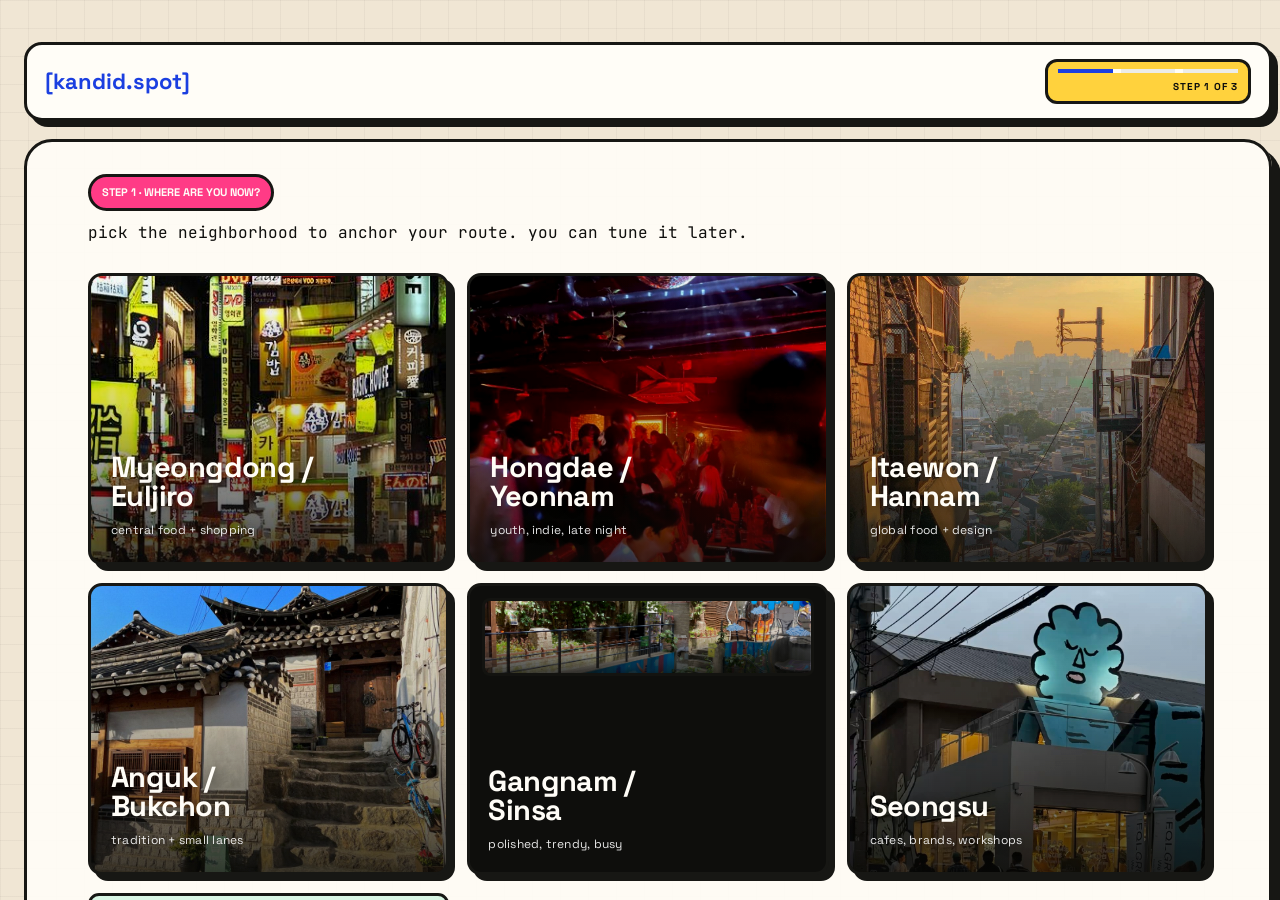
==== commit 7b386f85: "Desgin fixing" ====
--- a/v2-refined-main-app/index.html
+++ b/v2-refined-main-app/index.html
@@ -45,45 +45,6 @@
 
     <!-- Step 1: Area + editorial landing -->
     <section class="ob-screen ob-screen-intro active" data-step="1">
-      <div class="ks-hero">
-        <div class="ks-hero-copy">
-          <span class="ks-eyebrow">
-            <span class="ks-eyebrow-dot" aria-hidden="true"></span>
-            Seoul · curated by locals
-          </span>
-          <h1 class="ks-headline">
-            Where are <span class="ks-serif-word">you</span><br />
-            right now?
-          </h1>
-          <p class="ks-lead">
-            Pick a neighborhood and we'll anchor the route there. One is enough.
-          </p>
-          <ol class="ks-flow" aria-label="How it works">
-            <li><span class="ks-flow-num">1</span><span class="ks-flow-label">Area</span></li>
-            <li class="ks-flow-arrow" aria-hidden="true">→</li>
-            <li><span class="ks-flow-num">2</span><span class="ks-flow-label">Time + start</span></li>
-            <li class="ks-flow-arrow" aria-hidden="true">→</li>
-            <li><span class="ks-flow-num">3</span><span class="ks-flow-label">Mood</span></li>
-            <li class="ks-flow-arrow" aria-hidden="true">→</li>
-            <li class="ks-flow-result"><span class="ks-flow-label">Your route</span></li>
-          </ol>
-        </div>
-        <div class="ks-hero-collage" aria-hidden="true">
-          <figure class="ks-hero-photo ks-hero-photo-main">
-            <img src="/v2-refined-main-app/assets/design-v2/landing-meal.jpg" alt="" loading="eager" />
-          </figure>
-          <figure class="ks-hero-photo">
-            <img src="/v2-refined-main-app/assets/design-v2/landing-walk.jpg" alt="" loading="lazy" />
-          </figure>
-          <figure class="ks-hero-photo">
-            <img src="/v2-refined-main-app/assets/design-v2/landing-quiet.jpg" alt="" loading="lazy" />
-          </figure>
-          <figure class="ks-hero-photo ks-hero-photo-accent">
-            <img src="/v2-refined-main-app/assets/design-v2/landing-end.jpg" alt="" loading="lazy" />
-          </figure>
-        </div>
-      </div>
-
       <div class="ks-step-label">Step 1 · Where are you now?</div>
       <p class="ks-step-helper">Pick the neighborhood to anchor your route. You can tune it later.</p>
 
--- a/v2-refined-main-app/styles.css
+++ b/v2-refined-main-app/styles.css
@@ -6127,3 +6127,479 @@
     box-shadow: 4px 4px 0 var(--ks-v2-rule);
   }
 }
+
+/* =================================================================
+   Design v2 onboarding photo-card cleanup
+   Keep photos unobstructed. Preserve non-photo/start-time icon cards.
+   ================================================================= */
+.ob-options-area .ob-option[data-internal-value="myeongdong_euljiro"] .ob-emoji,
+.ob-options-area .ob-option[data-internal-value="hongdae_yeonnam"] .ob-emoji,
+.ob-options-area .ob-option[data-internal-value="itaewon_hannam"] .ob-emoji,
+.ob-options-area .ob-option[data-internal-value="anguk_bukchon"] .ob-emoji,
+.ob-options-area .ob-option[data-internal-value="seongsu"] .ob-emoji,
+.ob-options-time .ob-option .ob-emoji,
+.ob-options-mood .ob-option .ob-emoji {
+  display: none;
+}
+
+.ob-options-area .ob-option[data-internal-value="near_me"]::before {
+  background:
+    radial-gradient(circle at 24% 30%, rgba(27, 63, 224, 0.28) 0 12px, transparent 13px),
+    radial-gradient(circle at 76% 62%, rgba(255, 59, 134, 0.24) 0 10px, transparent 11px),
+    repeating-linear-gradient(45deg, rgba(14, 14, 12, 0.08) 0 7px, transparent 7px 15px),
+    linear-gradient(135deg, #D8F6E4, #FFFDF7);
+}
+
+.ob-options-area .ob-option[data-internal-value="near_me"] .ob-emoji,
+.ob-options-area .ob-option[data-internal-value="gangnam_sinsa_apgujeong"] .ob-emoji,
+.ob-options-start .ob-option .ob-emoji {
+  display: grid;
+}
+
+.ob-options-time .ob-option,
+.ob-options-mood .ob-option {
+  padding-top: 136px;
+}
+
+.ob-options-time .ob-option::after,
+.ob-options-mood .ob-option::after,
+.ob-options-area .ob-option[data-internal-value="myeongdong_euljiro"]::after,
+.ob-options-area .ob-option[data-internal-value="hongdae_yeonnam"]::after,
+.ob-options-area .ob-option[data-internal-value="itaewon_hannam"]::after,
+.ob-options-area .ob-option[data-internal-value="anguk_bukchon"]::after,
+.ob-options-area .ob-option[data-internal-value="seongsu"]::after {
+  top: 18px;
+  right: 18px;
+  left: auto;
+}
+
+@media (max-width: 720px) {
+  .ob-options-time .ob-option,
+  .ob-options-mood .ob-option {
+    padding-top: 88px;
+  }
+
+  .ob-options-area .ob-option[data-internal-value="near_me"] .ob-emoji,
+  .ob-options-area .ob-option[data-internal-value="gangnam_sinsa_apgujeong"] .ob-emoji,
+  .ob-options-start .ob-option .ob-emoji {
+    display: grid;
+  }
+}
+
+/* =================================================================
+   Focused v2 visual cleanup
+   Gangnam photo card, clearer selected state, and lean result stops.
+   ================================================================= */
+.ob-screen-intro.active {
+  padding-top: 4px;
+}
+
+.ob-screen-intro > .ks-step-label {
+  margin-top: 0;
+}
+
+.ob-options-area .ob-option[data-internal-value="gangnam_sinsa_apgujeong"] {
+  min-height: 292px;
+  padding: 0 20px 22px;
+  align-items: flex-start;
+  justify-content: flex-end;
+  color: var(--ks-v2-paper);
+  background: var(--ks-v2-ink);
+  border-radius: 14px;
+  text-shadow: 0 2px 12px rgba(0, 0, 0, 0.48);
+}
+
+.ob-options-area .ob-option[data-internal-value="gangnam_sinsa_apgujeong"]::before {
+  inset: 0;
+  height: auto;
+  border: 0;
+  border-radius: 0;
+  background-image: linear-gradient(180deg, rgba(14, 14, 12, 0.04), rgba(14, 14, 12, 0.18) 45%, rgba(14, 14, 12, 0.78)), url("/v2-refined-main-app/assets/design-v2/area-gangnam.jpg");
+  background-size: cover;
+  background-position: center;
+  transform: none;
+  filter: saturate(1.05) contrast(1.04);
+}
+
+.ob-options-area .ob-option[data-internal-value="gangnam_sinsa_apgujeong"] .ob-emoji {
+  display: none;
+}
+
+.ob-options-area .ob-option[data-internal-value="gangnam_sinsa_apgujeong"] .ob-option-label {
+  max-width: 11ch;
+  color: var(--ks-v2-paper);
+  font-size: 29px;
+  line-height: 0.98;
+}
+
+.ob-options-area .ob-option[data-internal-value="gangnam_sinsa_apgujeong"] .ob-option-sub {
+  max-width: 24ch;
+  margin-top: 9px;
+  color: rgba(255, 255, 255, 0.9);
+  opacity: 1;
+  font-family: var(--ks-v2-mono);
+  font-size: 12px;
+}
+
+.ob-options-area .ob-option.selected:not([data-internal-value="near_me"]),
+.ob-options-time .ob-option.selected {
+  border-color: var(--ks-v2-yellow);
+  outline: 3px solid var(--ks-v2-yellow);
+  outline-offset: -8px;
+  box-shadow: 9px 9px 0 var(--ks-v2-rule), 0 0 0 5px rgba(255, 210, 61, 0.38);
+}
+
+.ob-options-area .ob-option.selected:not([data-internal-value="near_me"]) .ob-option-label,
+.ob-options-time .ob-option.selected .ob-option-label {
+  color: var(--ks-v2-yellow);
+  text-shadow:
+    0 0 3px rgba(14, 14, 12, 0.85),
+    0 0 12px rgba(255, 210, 61, 0.85),
+    0 3px 14px rgba(0, 0, 0, 0.62);
+}
+
+.ob-options-area .ob-option.selected:not([data-internal-value="near_me"])::after,
+.ob-options-time .ob-option.selected::after {
+  border: 2px solid var(--ks-v2-rule);
+  background: var(--ks-v2-yellow);
+  color: var(--ks-v2-ink);
+  box-shadow: 3px 3px 0 var(--ks-v2-rule);
+}
+
+.stop {
+  min-height: 0;
+  padding: 16px;
+  display: flex;
+  gap: 14px;
+  overflow: visible;
+}
+
+.stop::before {
+  display: none;
+}
+
+.stop-num-col {
+  position: static;
+  flex: 0 0 auto;
+  width: 40px;
+  margin: 0;
+}
+
+.stop-line {
+  display: block;
+  min-height: 24px;
+}
+
+.stop-body {
+  min-width: 0;
+}
+
+.stop-name {
+  font-size: 21px;
+}
+
+@media (max-width: 720px) {
+  .ob-options-area .ob-option[data-internal-value="gangnam_sinsa_apgujeong"] {
+    min-height: 220px;
+    padding: 0 16px 18px;
+  }
+
+  .ob-options-area .ob-option[data-internal-value="gangnam_sinsa_apgujeong"] .ob-option-label {
+    font-size: 25px;
+  }
+
+  .stop {
+    min-height: 0;
+    padding: 13px;
+  }
+
+  .stop-num-col {
+    position: static;
+  }
+}
+
+/* =================================================================
+   Design v2 photo-dominant onboarding refinement
+   Poster-style area/time cards and folder-like mood cards.
+   ================================================================= */
+.ks-hero-collage {
+  grid-template-columns: repeat(2, minmax(0, 1fr));
+  grid-template-rows: repeat(2, minmax(148px, 1fr));
+  gap: 14px;
+  min-height: 326px;
+  transform: rotate(0.5deg);
+}
+
+.ks-hero-photo-main {
+  grid-row: auto;
+}
+
+.ks-hero-photo {
+  min-height: 148px;
+}
+
+.ks-hero-photo-accent {
+  transform: rotate(-1.5deg);
+}
+
+.ob-options-area .ob-option[data-internal-value="myeongdong_euljiro"],
+.ob-options-area .ob-option[data-internal-value="hongdae_yeonnam"],
+.ob-options-area .ob-option[data-internal-value="itaewon_hannam"],
+.ob-options-area .ob-option[data-internal-value="anguk_bukchon"],
+.ob-options-area .ob-option[data-internal-value="seongsu"],
+.ob-options-time .ob-option {
+  min-height: 292px;
+  padding: 0 20px 22px;
+  align-items: flex-start;
+  justify-content: flex-end;
+  color: var(--ks-v2-paper);
+  background: var(--ks-v2-ink);
+  border-radius: 14px;
+  text-shadow: 0 2px 12px rgba(0, 0, 0, 0.48);
+}
+
+.ob-options-area .ob-option[data-internal-value="myeongdong_euljiro"]::before,
+.ob-options-area .ob-option[data-internal-value="hongdae_yeonnam"]::before,
+.ob-options-area .ob-option[data-internal-value="itaewon_hannam"]::before,
+.ob-options-area .ob-option[data-internal-value="anguk_bukchon"]::before,
+.ob-options-area .ob-option[data-internal-value="seongsu"]::before,
+.ob-options-time .ob-option::before {
+  inset: 0;
+  height: auto;
+  border: 0;
+  border-radius: 0;
+  transform: none;
+  filter: saturate(1.05) contrast(1.04);
+}
+
+.ob-options-area .ob-option[data-internal-value="myeongdong_euljiro"]::before {
+  background-image: linear-gradient(180deg, rgba(14, 14, 12, 0.04), rgba(14, 14, 12, 0.18) 45%, rgba(14, 14, 12, 0.78)), url("/v2-refined-main-app/assets/design-v2/area-myeongdong.jpg");
+}
+
+.ob-options-area .ob-option[data-internal-value="hongdae_yeonnam"]::before {
+  background-image: linear-gradient(180deg, rgba(14, 14, 12, 0.04), rgba(14, 14, 12, 0.18) 45%, rgba(14, 14, 12, 0.78)), url("/v2-refined-main-app/assets/design-v2/area-hongdae.jpg");
+}
+
+.ob-options-area .ob-option[data-internal-value="itaewon_hannam"]::before {
+  background-image: linear-gradient(180deg, rgba(14, 14, 12, 0.04), rgba(14, 14, 12, 0.18) 45%, rgba(14, 14, 12, 0.78)), url("/v2-refined-main-app/assets/design-v2/area-itaewon.jpg");
+}
+
+.ob-options-area .ob-option[data-internal-value="anguk_bukchon"]::before {
+  background-image: linear-gradient(180deg, rgba(14, 14, 12, 0.04), rgba(14, 14, 12, 0.18) 45%, rgba(14, 14, 12, 0.78)), url("/v2-refined-main-app/assets/design-v2/area-bukchon.jpg");
+}
+
+.ob-options-area .ob-option[data-internal-value="seongsu"]::before {
+  background-image: linear-gradient(180deg, rgba(14, 14, 12, 0.04), rgba(14, 14, 12, 0.18) 45%, rgba(14, 14, 12, 0.78)), url("/v2-refined-main-app/assets/design-v2/area-seongsu.jpg");
+}
+
+.ob-option[data-internal-value="time_30_60"]::before {
+  background-image: linear-gradient(180deg, rgba(14, 14, 12, 0.04), rgba(14, 14, 12, 0.16) 42%, rgba(14, 14, 12, 0.78)), url("/v2-refined-main-app/assets/design-v2/time-1.jpg");
+}
+
+.ob-option[data-internal-value="time_1_2"]::before {
+  background-image: linear-gradient(180deg, rgba(14, 14, 12, 0.04), rgba(14, 14, 12, 0.16) 42%, rgba(14, 14, 12, 0.78)), url("/v2-refined-main-app/assets/design-v2/time-2.jpg");
+}
+
+.ob-option[data-internal-value="time_2_3"]::before {
+  background-image: linear-gradient(180deg, rgba(14, 14, 12, 0.04), rgba(14, 14, 12, 0.16) 42%, rgba(14, 14, 12, 0.78)), url("/v2-refined-main-app/assets/design-v2/time-3.jpg");
+}
+
+.ob-option[data-internal-value="time_4_6"]::before {
+  background-image: linear-gradient(180deg, rgba(14, 14, 12, 0.04), rgba(14, 14, 12, 0.16) 42%, rgba(14, 14, 12, 0.78)), url("/v2-refined-main-app/assets/design-v2/time-4.jpg");
+}
+
+.ob-options-area .ob-option[data-internal-value="myeongdong_euljiro"] .ob-option-label,
+.ob-options-area .ob-option[data-internal-value="hongdae_yeonnam"] .ob-option-label,
+.ob-options-area .ob-option[data-internal-value="itaewon_hannam"] .ob-option-label,
+.ob-options-area .ob-option[data-internal-value="anguk_bukchon"] .ob-option-label,
+.ob-options-area .ob-option[data-internal-value="seongsu"] .ob-option-label,
+.ob-options-time .ob-option .ob-option-label {
+  max-width: 11ch;
+  color: var(--ks-v2-paper);
+  font-size: 29px;
+  line-height: 0.98;
+}
+
+.ob-options-area .ob-option[data-internal-value="myeongdong_euljiro"] .ob-option-sub,
+.ob-options-area .ob-option[data-internal-value="hongdae_yeonnam"] .ob-option-sub,
+.ob-options-area .ob-option[data-internal-value="itaewon_hannam"] .ob-option-sub,
+.ob-options-area .ob-option[data-internal-value="anguk_bukchon"] .ob-option-sub,
+.ob-options-area .ob-option[data-internal-value="seongsu"] .ob-option-sub,
+.ob-options-time .ob-option .ob-option-sub {
+  max-width: 24ch;
+  margin-top: 9px;
+  color: rgba(255, 255, 255, 0.9);
+  opacity: 1;
+  font-family: var(--ks-v2-mono);
+  font-size: 12px;
+}
+
+.ob-options-area .ob-option[data-internal-value="near_me"] {
+  min-height: 230px;
+  padding: 96px 18px 18px;
+  background: var(--ks-v2-green-soft);
+  color: var(--ks-v2-ink);
+  text-shadow: none;
+}
+
+.ob-options-area .ob-option[data-internal-value="near_me"]::before {
+  inset: 12px 12px auto;
+  height: 72px;
+  border: var(--ks-v2-line);
+  border-radius: 8px;
+  background:
+    radial-gradient(circle at 24% 30%, rgba(27, 63, 224, 0.28) 0 12px, transparent 13px),
+    radial-gradient(circle at 76% 62%, rgba(255, 59, 134, 0.24) 0 10px, transparent 11px),
+    repeating-linear-gradient(45deg, rgba(14, 14, 12, 0.08) 0 7px, transparent 7px 15px),
+    linear-gradient(135deg, #D8F6E4, #FFFDF7);
+}
+
+.ob-options-area .ob-option[data-internal-value="gangnam_sinsa_apgujeong"] {
+  min-height: 230px;
+  padding: 96px 18px 18px;
+  color: var(--ks-v2-ink);
+  text-shadow: none;
+}
+
+.ob-options-area .ob-option[data-internal-value="gangnam_sinsa_apgujeong"]::before {
+  inset: 12px 12px auto;
+  height: 72px;
+  border: var(--ks-v2-line);
+  border-radius: 8px;
+}
+
+.ob-options-mood {
+  gap: 52px 30px;
+  margin-top: 72px;
+  padding: 0 8px;
+}
+
+.ob-options-mood .ob-option {
+  min-height: 238px;
+  padding: 122px 18px 20px;
+  overflow: visible;
+  border-radius: 8px 8px 20px 20px;
+  background: var(--ks-v2-soft-paper);
+  color: var(--ks-v2-ink);
+  text-align: center;
+  text-shadow: none;
+}
+
+.ob-options-mood .ob-option::before {
+  top: -42px;
+  right: 18px;
+  left: 18px;
+  height: 152px;
+  border: var(--ks-v2-line);
+  border-radius: 7px;
+  box-shadow: 0 12px 20px rgba(14, 14, 12, 0.22);
+  transform: rotate(-2deg);
+}
+
+.ob-options-mood .ob-option:nth-child(2n)::before {
+  transform: rotate(2.5deg);
+}
+
+.ob-options-mood .ob-option:nth-child(3n)::before {
+  transform: rotate(-1deg);
+}
+
+.ob-options-mood .ob-option .ob-option-label {
+  color: var(--ks-v2-ink);
+  font-family: var(--ks-v2-serif);
+  font-size: 29px;
+  font-style: italic;
+  font-weight: 400;
+  line-height: 1;
+}
+
+.ob-options-mood .ob-option .ob-option-sub {
+  max-width: none;
+  margin-top: 10px;
+  color: var(--ks-v2-ink-soft);
+  font-family: var(--ks-v2-mono);
+  font-size: 11px;
+  opacity: 1;
+}
+
+.ob-options-mood .ob-option.selected {
+  background: var(--ks-v2-yellow);
+  color: var(--ks-v2-ink);
+}
+
+.ob-options-mood .ob-option.selected .ob-option-label,
+.ob-options-mood .ob-option.selected .ob-option-sub {
+  color: var(--ks-v2-ink);
+}
+
+.ob-options-start .ob-option {
+  text-shadow: none;
+}
+
+@media (max-width: 1120px) {
+  .ks-hero-collage {
+    grid-template-rows: repeat(2, minmax(132px, 1fr));
+    min-height: 288px;
+  }
+
+  .ob-options-area .ob-option[data-internal-value="myeongdong_euljiro"],
+  .ob-options-area .ob-option[data-internal-value="hongdae_yeonnam"],
+  .ob-options-area .ob-option[data-internal-value="itaewon_hannam"],
+  .ob-options-area .ob-option[data-internal-value="anguk_bukchon"],
+  .ob-options-area .ob-option[data-internal-value="seongsu"],
+  .ob-options-time .ob-option {
+    min-height: 260px;
+  }
+}
+
+@media (max-width: 720px) {
+  .ks-hero-collage {
+    grid-template-rows: repeat(2, minmax(118px, 1fr));
+    min-height: 248px;
+    transform: none;
+  }
+
+  .ks-hero-photo {
+    min-height: 118px;
+  }
+
+  .ob-options-area .ob-option[data-internal-value="myeongdong_euljiro"],
+  .ob-options-area .ob-option[data-internal-value="hongdae_yeonnam"],
+  .ob-options-area .ob-option[data-internal-value="itaewon_hannam"],
+  .ob-options-area .ob-option[data-internal-value="anguk_bukchon"],
+  .ob-options-area .ob-option[data-internal-value="seongsu"],
+  .ob-options-time .ob-option {
+    min-height: 220px;
+    padding: 0 16px 18px;
+  }
+
+  .ob-options-area .ob-option[data-internal-value="myeongdong_euljiro"] .ob-option-label,
+  .ob-options-area .ob-option[data-internal-value="hongdae_yeonnam"] .ob-option-label,
+  .ob-options-area .ob-option[data-internal-value="itaewon_hannam"] .ob-option-label,
+  .ob-options-area .ob-option[data-internal-value="anguk_bukchon"] .ob-option-label,
+  .ob-options-area .ob-option[data-internal-value="seongsu"] .ob-option-label,
+  .ob-options-time .ob-option .ob-option-label {
+    font-size: 25px;
+  }
+
+  .ob-options-mood {
+    gap: 44px;
+    margin-top: 58px;
+  }
+
+  .ob-options-mood .ob-option {
+    min-height: 214px;
+    padding-top: 112px;
+  }
+
+  .ob-options-mood .ob-option::before {
+    top: -34px;
+    height: 134px;
+  }
+
+  .ob-options-area .ob-option[data-internal-value="near_me"],
+  .ob-options-area .ob-option[data-internal-value="gangnam_sinsa_apgujeong"] {
+    min-height: 166px;
+    padding: 88px 14px 14px;
+  }
+}
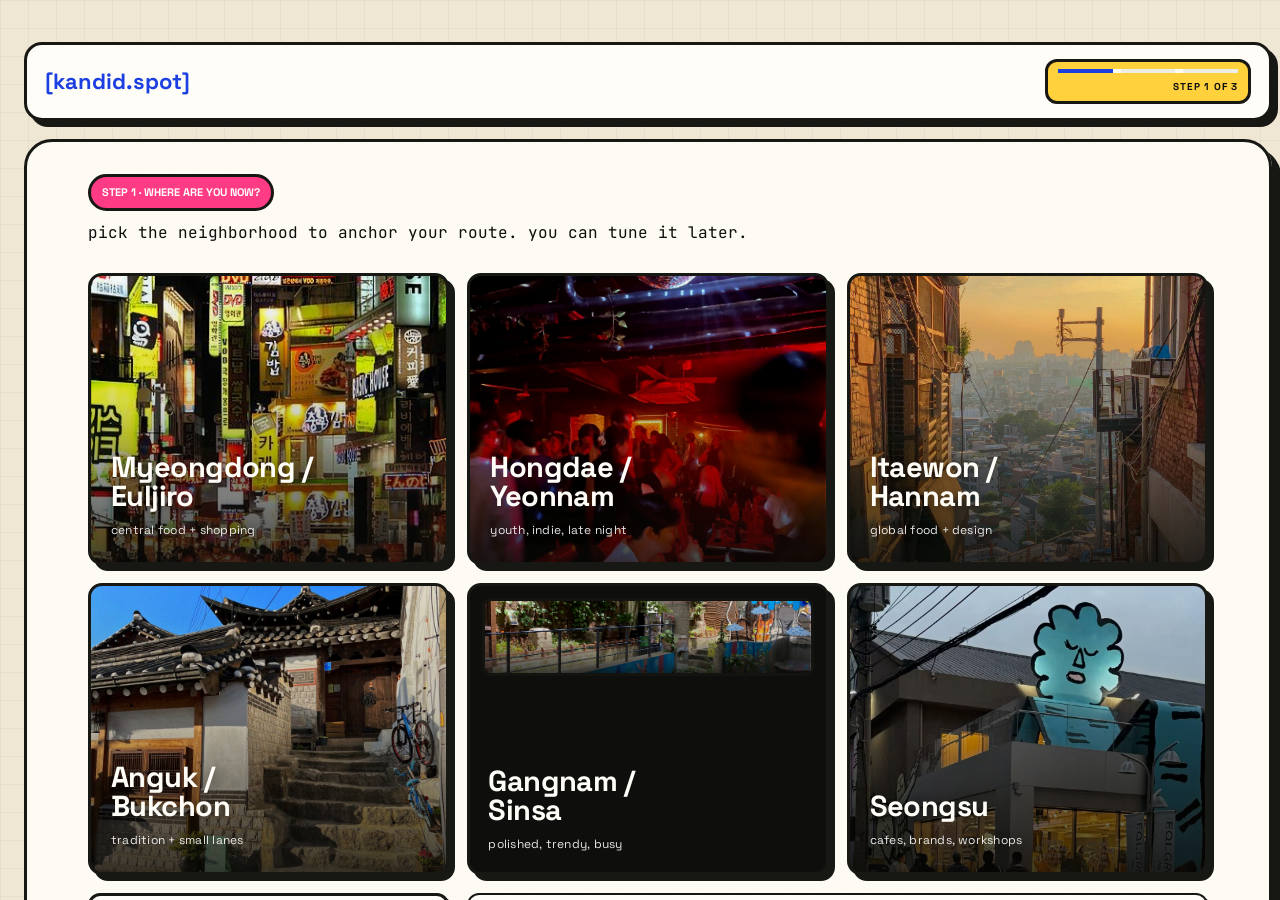
==== commit d9e03a4a: "Desgin fixing" ====
--- a/v2-refined-main-app/index.html
+++ b/v2-refined-main-app/index.html
@@ -84,13 +84,12 @@
           <span class="ob-option-label">Near me</span>
           <span class="ob-option-sub">Use my current location</span>
         </button>
-      </div>
-
-      <label class="ob-context-field">
-        <span class="ob-context-label">Anything we should know? <em>optional</em></span>
-        <input type="text" data-context-input placeholder="e.g. arriving by bus, with kids, want quiet streets…" autocomplete="off" />
-        <span class="ob-context-hint">Free-text context — helps us pick the right feel.</span>
-      </label>
+        <label class="ob-context-field">
+          <span class="ob-context-label">Anything we should know? <em>optional</em></span>
+          <input type="text" data-context-input placeholder="e.g. arriving by bus, with kids, want quiet streets…" autocomplete="off" />
+          <span class="ob-context-hint">Free-text context — helps us pick the right feel.</span>
+        </label>
+      </div>
 
       <div class="ob-actions">
         <button class="ob-back" disabled>Back</button>
--- a/v2-refined-main-app/styles.css
+++ b/v2-refined-main-app/styles.css
@@ -6319,6 +6319,243 @@
 }
 
 /* =================================================================
+   Focused layout cleanup: Step 1 utility row, result heading, refine
+   ================================================================= */
+.ob-options-area {
+  align-items: stretch;
+}
+
+.ob-options-area .ob-option[data-internal-value="near_me"] {
+  grid-column: auto;
+  min-height: 156px;
+  padding: 68px 16px 16px;
+  border-radius: 12px;
+  background: var(--ks-v2-soft-paper);
+  box-shadow: 4px 4px 0 var(--ks-v2-rule);
+}
+
+.ob-options-area .ob-option[data-internal-value="near_me"]::before {
+  inset: 12px 12px auto;
+  height: 44px;
+  border-width: 2px;
+  border-radius: 7px;
+}
+
+.ob-options-area .ob-option[data-internal-value="near_me"] .ob-emoji {
+  top: 18px;
+  left: 18px;
+  width: 28px;
+  height: 28px;
+  border-width: 2px;
+  font-size: 15px;
+  box-shadow: 2px 2px 0 var(--ks-v2-rule);
+}
+
+.ob-options-area .ob-option[data-internal-value="near_me"] .ob-option-label {
+  font-size: 20px;
+  line-height: 1;
+}
+
+.ob-options-area .ob-option[data-internal-value="near_me"] .ob-option-sub {
+  margin-top: 6px;
+  font-size: 12px;
+}
+
+.ob-options-area .ob-context-field {
+  grid-column: span 2;
+  display: flex;
+  flex-direction: column;
+  justify-content: center;
+  max-width: none;
+  min-height: 156px;
+  margin: 0;
+  padding: 20px;
+  border: 2px solid var(--ks-v2-rule);
+  border-radius: 12px;
+  background: var(--ks-v2-soft-paper);
+  box-shadow: 4px 4px 0 var(--ks-v2-rule);
+}
+
+.ob-context-label {
+  display: block;
+  margin: 0 0 10px;
+  color: var(--ks-v2-ink);
+  font-family: var(--ks-v2-mono);
+  font-size: 12px;
+  font-weight: 800;
+  line-height: 1.25;
+}
+
+.ob-context-label em {
+  color: var(--ks-v2-blue);
+  font-style: normal;
+}
+
+.ob-context-field input {
+  min-height: 44px;
+  padding: 11px 14px;
+  border: 2px solid var(--ks-v2-rule);
+  border-radius: 999px;
+  font-size: 14px;
+  line-height: 1.3;
+}
+
+.ob-context-hint {
+  display: block;
+  margin-top: 9px;
+  color: var(--ks-v2-ink-soft);
+  font-size: 12px;
+  line-height: 1.35;
+}
+
+.timeline-section .section-head h3::before,
+.timeline-section .section-head h3::after {
+  content: none;
+  display: none;
+}
+
+.timeline-section .section-head {
+  align-items: flex-start;
+  gap: 8px;
+  padding-bottom: 12px;
+}
+
+.timeline-section .section-head h3 {
+  margin: 0;
+  font-size: 26px;
+  line-height: 1.1;
+  letter-spacing: 0;
+}
+
+.timeline-section .section-sub {
+  padding-top: 2px;
+  line-height: 1.25;
+}
+
+.refine-section {
+  margin: 22px 0 16px;
+  padding: 16px 0 0;
+  border: 0;
+  border-top: 2px solid var(--ks-v2-rule);
+  border-radius: 0;
+  background: transparent;
+  box-shadow: none;
+}
+
+.refine-section .section-head {
+  display: flex;
+  align-items: baseline;
+  gap: 12px;
+  margin: 0 0 12px;
+  padding: 0;
+  border: 0;
+}
+
+.refine-section .section-head h3 {
+  margin: 0;
+  color: var(--ks-v2-ink);
+  font-family: var(--ks-v2-mono);
+  font-size: 12px;
+  font-weight: 900;
+  line-height: 1.2;
+  text-transform: uppercase;
+}
+
+.refine-section .section-head h3::before {
+  content: "→ ";
+  color: var(--ks-v2-blue);
+}
+
+.refine-hint {
+  margin: 0;
+  color: var(--ks-v2-ink-soft);
+  font-size: 12px;
+  line-height: 1.3;
+}
+
+.refine-chips {
+  display: flex;
+  flex-wrap: wrap;
+  gap: 8px;
+}
+
+.refine-chip {
+  padding: 7px 11px;
+  border: 2px solid var(--ks-v2-rule);
+  border-radius: 999px;
+  background: var(--ks-v2-paper);
+  color: var(--ks-v2-ink);
+  box-shadow: none;
+  font-family: var(--ks-v2-mono);
+  font-size: 12px;
+  font-weight: 800;
+  line-height: 1.2;
+}
+
+.refine-chip:hover {
+  background: var(--ks-v2-yellow);
+  color: var(--ks-v2-ink);
+}
+
+.refine-chip.applied,
+.refine-chip.selected {
+  background: var(--ks-v2-blue);
+  color: var(--ks-v2-paper);
+  box-shadow: 3px 3px 0 var(--ks-v2-rule);
+}
+
+.action-bar {
+  gap: 8px;
+  padding: 10px 16px;
+  border-top: 2px solid var(--ks-v2-rule);
+  background: var(--ks-v2-paper);
+}
+
+.act-btn {
+  padding: 8px 12px;
+  border-width: 2px;
+  box-shadow: none;
+  font-size: 12px;
+}
+
+.act-btn.primary {
+  box-shadow: 3px 3px 0 var(--ks-v2-rule);
+}
+
+@media (min-width: 721px) and (max-width: 1120px) {
+  .ob-options-area .ob-context-field {
+    grid-column: auto;
+  }
+}
+
+@media (max-width: 720px) {
+  .ob-options-area .ob-context-field {
+    grid-column: 1;
+    min-height: 0;
+    padding: 16px;
+  }
+
+  .ob-options-area .ob-option[data-internal-value="near_me"] {
+    min-height: 138px;
+    padding: 62px 14px 14px;
+  }
+
+  .timeline-section .section-head h3 {
+    font-size: 22px;
+  }
+
+  .refine-section .section-head {
+    align-items: flex-start;
+    flex-direction: column;
+    gap: 4px;
+  }
+
+  .action-bar {
+    padding: 8px 12px;
+  }
+}
+
+/* =================================================================
    Design v2 photo-dominant onboarding refinement
    Poster-style area/time cards and folder-like mood cards.
    ================================================================= */
@@ -6603,3 +6840,246 @@
     padding: 88px 14px 14px;
   }
 }
+
+/* =================================================================
+   Final focused layout cleanup overrides
+   Keep this after photo-card rules so spacing fixes win the cascade.
+   ================================================================= */
+.ob-options-area {
+  align-items: stretch;
+}
+
+.ob-options-area .ob-option[data-internal-value="near_me"] {
+  grid-column: auto;
+  min-height: 156px;
+  padding: 68px 16px 16px;
+  border-radius: 12px;
+  background: var(--ks-v2-soft-paper);
+  color: var(--ks-v2-ink);
+  box-shadow: 4px 4px 0 var(--ks-v2-rule);
+  text-shadow: none;
+}
+
+.ob-options-area .ob-option[data-internal-value="near_me"]::before {
+  inset: 12px 12px auto;
+  height: 44px;
+  border: 2px solid var(--ks-v2-rule);
+  border-radius: 7px;
+}
+
+.ob-options-area .ob-option[data-internal-value="near_me"] .ob-emoji {
+  top: 18px;
+  left: 18px;
+  width: 28px;
+  height: 28px;
+  border-width: 2px;
+  font-size: 15px;
+  box-shadow: 2px 2px 0 var(--ks-v2-rule);
+}
+
+.ob-options-area .ob-option[data-internal-value="near_me"] .ob-option-label {
+  color: var(--ks-v2-ink);
+  font-size: 20px;
+  line-height: 1;
+}
+
+.ob-options-area .ob-option[data-internal-value="near_me"] .ob-option-sub {
+  margin-top: 6px;
+  color: var(--ks-v2-ink-soft);
+  font-size: 12px;
+  opacity: 1;
+}
+
+.ob-options-area .ob-context-field {
+  grid-column: span 2;
+  display: flex;
+  flex-direction: column;
+  justify-content: center;
+  max-width: none;
+  min-height: 156px;
+  margin: 0;
+  padding: 20px;
+  border: 2px solid var(--ks-v2-rule);
+  border-radius: 12px;
+  background: var(--ks-v2-soft-paper);
+  box-shadow: 4px 4px 0 var(--ks-v2-rule);
+}
+
+.ob-context-label {
+  display: block;
+  margin: 0 0 10px;
+  color: var(--ks-v2-ink);
+  font-family: var(--ks-v2-mono);
+  font-size: 12px;
+  font-weight: 800;
+  line-height: 1.25;
+}
+
+.ob-context-label em {
+  color: var(--ks-v2-blue);
+  font-style: normal;
+}
+
+.ob-context-field input {
+  min-height: 44px;
+  padding: 11px 14px;
+  border: 2px solid var(--ks-v2-rule);
+  border-radius: 999px;
+  font-size: 14px;
+  line-height: 1.3;
+}
+
+.ob-context-hint {
+  display: block;
+  margin-top: 9px;
+  color: var(--ks-v2-ink-soft);
+  font-size: 12px;
+  line-height: 1.35;
+}
+
+.timeline-section .section-head h3::before,
+.timeline-section .section-head h3::after {
+  content: none;
+  display: none;
+}
+
+.timeline-section .section-head {
+  align-items: flex-start;
+  gap: 8px;
+  padding-bottom: 12px;
+}
+
+.timeline-section .section-head h3 {
+  margin: 0;
+  font-size: 26px;
+  line-height: 1.1;
+  letter-spacing: 0;
+}
+
+.timeline-section .section-sub {
+  padding-top: 2px;
+  line-height: 1.25;
+}
+
+.refine-section {
+  margin: 22px 0 16px;
+  padding: 16px 0 0;
+  border: 0;
+  border-top: 2px solid var(--ks-v2-rule);
+  border-radius: 0;
+  background: transparent;
+  box-shadow: none;
+}
+
+.refine-section .section-head {
+  display: flex;
+  align-items: baseline;
+  gap: 12px;
+  margin: 0 0 12px;
+  padding: 0;
+  border: 0;
+}
+
+.refine-section .section-head h3 {
+  margin: 0;
+  color: var(--ks-v2-ink);
+  font-family: var(--ks-v2-mono);
+  font-size: 12px;
+  font-weight: 900;
+  line-height: 1.2;
+  text-transform: uppercase;
+}
+
+.refine-section .section-head h3::before {
+  content: "→ ";
+  color: var(--ks-v2-blue);
+}
+
+.refine-hint {
+  margin: 0;
+  color: var(--ks-v2-ink-soft);
+  font-size: 12px;
+  line-height: 1.3;
+}
+
+.refine-chips {
+  display: flex;
+  flex-wrap: wrap;
+  gap: 8px;
+}
+
+.refine-chip {
+  padding: 7px 11px;
+  border: 2px solid var(--ks-v2-rule);
+  border-radius: 999px;
+  background: var(--ks-v2-paper);
+  color: var(--ks-v2-ink);
+  box-shadow: none;
+  font-family: var(--ks-v2-mono);
+  font-size: 12px;
+  font-weight: 800;
+  line-height: 1.2;
+}
+
+.refine-chip:hover {
+  background: var(--ks-v2-yellow);
+  color: var(--ks-v2-ink);
+}
+
+.refine-chip.applied,
+.refine-chip.selected {
+  background: var(--ks-v2-blue);
+  color: var(--ks-v2-paper);
+  box-shadow: 3px 3px 0 var(--ks-v2-rule);
+}
+
+.action-bar {
+  gap: 8px;
+  padding: 10px 16px;
+  border-top: 2px solid var(--ks-v2-rule);
+  background: var(--ks-v2-paper);
+}
+
+.act-btn {
+  padding: 8px 12px;
+  border-width: 2px;
+  box-shadow: none;
+  font-size: 12px;
+}
+
+.act-btn.primary {
+  box-shadow: 3px 3px 0 var(--ks-v2-rule);
+}
+
+@media (min-width: 721px) and (max-width: 1120px) {
+  .ob-options-area .ob-context-field {
+    grid-column: auto;
+  }
+}
+
+@media (max-width: 720px) {
+  .ob-options-area .ob-context-field {
+    grid-column: 1;
+    min-height: 0;
+    padding: 16px;
+  }
+
+  .ob-options-area .ob-option[data-internal-value="near_me"] {
+    min-height: 138px;
+    padding: 62px 14px 14px;
+  }
+
+  .timeline-section .section-head h3 {
+    font-size: 22px;
+  }
+
+  .refine-section .section-head {
+    align-items: flex-start;
+    flex-direction: column;
+    gap: 4px;
+  }
+
+  .action-bar {
+    padding: 8px 12px;
+  }
+}
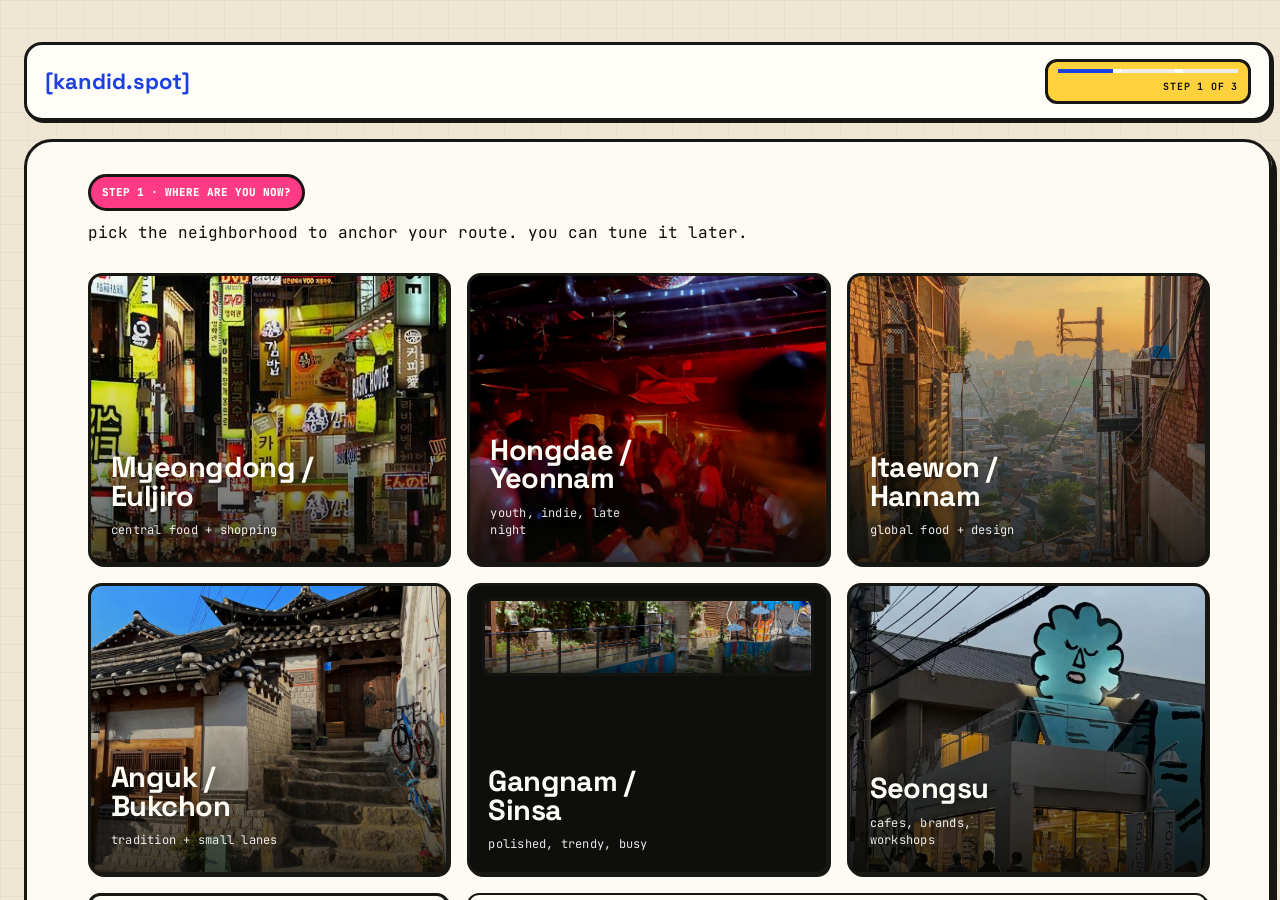
==== commit 6b476de4: "Desgin fixing" ====
--- a/v2-refined-main-app/index.html
+++ b/v2-refined-main-app/index.html
@@ -149,7 +149,33 @@
       </div>
       <label class="ob-custom-time" data-custom-start-time-field hidden>
         <span class="ob-context-label">Custom start time</span>
-        <input type="text" data-custom-start-time placeholder="2:00 PM" autocomplete="off" inputmode="text" />
+        <select data-custom-start-time aria-label="Custom start time">
+          <option value="">Select an hour</option>
+          <option value="12:00 AM">12:00 AM</option>
+          <option value="1:00 AM">1:00 AM</option>
+          <option value="2:00 AM">2:00 AM</option>
+          <option value="3:00 AM">3:00 AM</option>
+          <option value="4:00 AM">4:00 AM</option>
+          <option value="5:00 AM">5:00 AM</option>
+          <option value="6:00 AM">6:00 AM</option>
+          <option value="7:00 AM">7:00 AM</option>
+          <option value="8:00 AM">8:00 AM</option>
+          <option value="9:00 AM">9:00 AM</option>
+          <option value="10:00 AM">10:00 AM</option>
+          <option value="11:00 AM">11:00 AM</option>
+          <option value="12:00 PM">12:00 PM</option>
+          <option value="1:00 PM">1:00 PM</option>
+          <option value="2:00 PM">2:00 PM</option>
+          <option value="3:00 PM">3:00 PM</option>
+          <option value="4:00 PM">4:00 PM</option>
+          <option value="5:00 PM">5:00 PM</option>
+          <option value="6:00 PM">6:00 PM</option>
+          <option value="7:00 PM">7:00 PM</option>
+          <option value="8:00 PM">8:00 PM</option>
+          <option value="9:00 PM">9:00 PM</option>
+          <option value="10:00 PM">10:00 PM</option>
+          <option value="11:00 PM">11:00 PM</option>
+        </select>
         <span class="ob-context-hint">One time is enough for now.</span>
       </label>
       <div class="ob-actions">
@@ -391,7 +417,33 @@
               <button class="chip" data-value="evening">Evening</button>
               <button class="chip" data-value="custom">Custom</button>
             </div>
-            <input class="builder-custom-time" id="builder-custom-start-time" type="text" placeholder="2:00 PM" autocomplete="off" hidden />
+            <select class="builder-custom-time" id="builder-custom-start-time" aria-label="Custom start time" hidden>
+              <option value="">Select an hour</option>
+              <option value="12:00 AM">12:00 AM</option>
+              <option value="1:00 AM">1:00 AM</option>
+              <option value="2:00 AM">2:00 AM</option>
+              <option value="3:00 AM">3:00 AM</option>
+              <option value="4:00 AM">4:00 AM</option>
+              <option value="5:00 AM">5:00 AM</option>
+              <option value="6:00 AM">6:00 AM</option>
+              <option value="7:00 AM">7:00 AM</option>
+              <option value="8:00 AM">8:00 AM</option>
+              <option value="9:00 AM">9:00 AM</option>
+              <option value="10:00 AM">10:00 AM</option>
+              <option value="11:00 AM">11:00 AM</option>
+              <option value="12:00 PM">12:00 PM</option>
+              <option value="1:00 PM">1:00 PM</option>
+              <option value="2:00 PM">2:00 PM</option>
+              <option value="3:00 PM">3:00 PM</option>
+              <option value="4:00 PM">4:00 PM</option>
+              <option value="5:00 PM">5:00 PM</option>
+              <option value="6:00 PM">6:00 PM</option>
+              <option value="7:00 PM">7:00 PM</option>
+              <option value="8:00 PM">8:00 PM</option>
+              <option value="9:00 PM">9:00 PM</option>
+              <option value="10:00 PM">10:00 PM</option>
+              <option value="11:00 PM">11:00 PM</option>
+            </select>
           </div>
         </div>
         <div class="builder-row">
--- a/v2-refined-main-app/styles.css
+++ b/v2-refined-main-app/styles.css
@@ -6556,6 +6556,356 @@
 }
 
 /* =================================================================
+   Targeted UI fixes: custom time, Gangnam photo, mood folders, depth
+   ================================================================= */
+:root {
+  --ks-v2-hard-shadow: 5px 5px 0 var(--ks-v2-rule);
+  --ks-v2-shadow: 4px 4px 0 var(--ks-v2-rule);
+  --ks-v2-shadow-sm: 2px 2px 0 var(--ks-v2-rule);
+  --ks-v2-sans: var(--ks-sans, "Space Grotesk", "Helvetica Neue", Arial, sans-serif);
+  --ks-v2-serif: var(--ks-serif, "Instrument Serif", Georgia, serif);
+  --ks-v2-mono: var(--ks-mono, "JetBrains Mono", Consolas, monospace);
+}
+
+.ob-header,
+.brand-tag,
+.ks-flow,
+.route-summary-bar,
+.builder,
+.why-card,
+.ks-confidence,
+.timeline-section,
+.ks-import,
+.refine-section,
+.stop,
+.map-card,
+.map-provider-card,
+.ask-panel,
+.early-access-modal,
+.ob-option,
+.ob-context-field,
+.ob-custom-time,
+.ob-refine-anchor,
+.ob-back,
+.ob-next,
+.ob-skip,
+.ob-customize-more,
+.build-btn,
+.ghost-btn,
+.early-access-btn,
+.act-btn,
+.refine-chip,
+.ks-import-opt,
+.ask-suggest,
+.ask-send,
+.early-access-submit,
+.early-access-done {
+  box-shadow: var(--ks-v2-shadow-sm);
+}
+
+.ob-stage,
+.ks-hero,
+.app,
+.map-shell {
+  box-shadow: var(--ks-v2-hard-shadow);
+}
+
+.ob-option:hover,
+.ob-next:hover:not(:disabled),
+.ob-back:hover:not(:disabled),
+.act-btn.primary,
+.build-btn:hover,
+.early-access-submit:hover {
+  box-shadow: var(--ks-v2-shadow);
+}
+
+.ob-option.selected,
+.ob-shape.selected,
+.stop.active {
+  transform: translate(-1px, -1px);
+  box-shadow: var(--ks-v2-hard-shadow);
+}
+
+.ob-custom-time select,
+.builder-custom-time {
+  width: 100%;
+  min-height: 44px;
+  padding: 11px 42px 11px 14px;
+  border: 2px solid var(--ks-v2-rule);
+  border-radius: 999px;
+  background-color: var(--ks-v2-paper);
+  color: var(--ks-v2-ink);
+  font: 700 14px/1.2 var(--ks-v2-sans);
+  cursor: pointer;
+}
+
+.ob-custom-time select:focus,
+.builder-custom-time:focus {
+  border-color: var(--ks-v2-yellow);
+  outline: 3px solid rgba(255, 210, 61, 0.42);
+  outline-offset: 2px;
+  box-shadow: none;
+}
+
+.ob-options-area .ob-option[data-internal-value="gangnam_sinsa_apgujeong"] {
+  min-height: 292px;
+  padding: 0 20px 22px;
+  align-items: flex-start;
+  justify-content: flex-end;
+  overflow: hidden;
+  border-radius: 14px;
+  background: var(--ks-v2-ink);
+  color: var(--ks-v2-paper);
+  text-shadow: 0 2px 12px rgba(0, 0, 0, 0.48);
+}
+
+.ob-options-area .ob-option[data-internal-value="gangnam_sinsa_apgujeong"]::before {
+  inset: 0;
+  height: auto;
+  border: 0;
+  border-radius: 0;
+  background-image: linear-gradient(180deg, rgba(14, 14, 12, 0.04), rgba(14, 14, 12, 0.18) 45%, rgba(14, 14, 12, 0.78)), url("/v2-refined-main-app/assets/design-v2/area-gangnam.jpg");
+  background-position: center;
+  background-size: cover;
+  filter: saturate(1.05) contrast(1.04);
+  transform: none;
+}
+
+.ob-options-area .ob-option[data-internal-value="gangnam_sinsa_apgujeong"] .ob-emoji {
+  display: none;
+}
+
+.ob-options-area .ob-option[data-internal-value="gangnam_sinsa_apgujeong"] .ob-option-label {
+  max-width: 11ch;
+  color: var(--ks-v2-paper);
+  font-size: 29px;
+  line-height: 0.98;
+}
+
+.ob-options-area .ob-option[data-internal-value="gangnam_sinsa_apgujeong"] .ob-option-sub {
+  max-width: 24ch;
+  margin-top: 9px;
+  color: rgba(255, 255, 255, 0.9);
+  font-family: var(--ks-v2-mono);
+  font-size: 12px;
+  opacity: 1;
+}
+
+.ob-options-time .ob-option.selected,
+.ob-options-start .ob-option.selected {
+  border-color: var(--ks-v2-yellow);
+  outline: 3px solid var(--ks-v2-yellow);
+  outline-offset: -8px;
+  background: var(--ks-v2-yellow);
+  color: var(--ks-v2-ink);
+  box-shadow: var(--ks-v2-hard-shadow), 0 0 0 4px rgba(255, 210, 61, 0.28);
+}
+
+.ob-options-time .ob-option.selected .ob-option-label {
+  color: var(--ks-v2-yellow);
+  text-shadow:
+    0 0 3px rgba(14, 14, 12, 0.85),
+    0 0 10px rgba(255, 210, 61, 0.82),
+    0 3px 12px rgba(0, 0, 0, 0.58);
+}
+
+.ob-options-start .ob-option.selected .ob-option-label,
+.ob-options-start .ob-option.selected .ob-option-sub {
+  color: var(--ks-v2-ink);
+  text-shadow: none;
+}
+
+.ob-options-time .ob-option.selected::after,
+.ob-options-start .ob-option.selected::after {
+  background: var(--ks-v2-yellow);
+  color: var(--ks-v2-ink);
+  box-shadow: var(--ks-v2-shadow-sm);
+}
+
+.ob-options-mood .ob-option[data-internal-value="local_food"] {
+  --mood-photo-1: url("/v2-refined-main-app/assets/design-v2/mood-food-1.jpg");
+  --mood-photo-2: url("/v2-refined-main-app/assets/design-v2/mood-food-2.jpg");
+  --mood-photo-3: url("/v2-refined-main-app/assets/design-v2/mood-food-3.jpg");
+}
+
+.ob-options-mood .ob-option[data-internal-value="cafes_dessert"] {
+  --mood-photo-1: url("/v2-refined-main-app/assets/design-v2/mood-cafe-1.jpg");
+  --mood-photo-2: url("/v2-refined-main-app/assets/design-v2/mood-cafe-2.jpg");
+  --mood-photo-3: url("/v2-refined-main-app/assets/design-v2/landing-meal.jpg");
+}
+
+.ob-options-mood .ob-option[data-internal-value="drinks_night"] {
+  --mood-photo-1: url("/v2-refined-main-app/assets/design-v2/mood-drinks-1.jpg");
+  --mood-photo-2: url("/v2-refined-main-app/assets/design-v2/mood-drinks-2.jpg");
+  --mood-photo-3: url("/v2-refined-main-app/assets/design-v2/mood-drinks-3.jpg");
+}
+
+.ob-options-mood .ob-option[data-internal-value="shop_browse"] {
+  --mood-photo-1: url("/v2-refined-main-app/assets/design-v2/mood-shop-1.jpg");
+  --mood-photo-2: url("/v2-refined-main-app/assets/design-v2/mood-shop-2.jpg");
+  --mood-photo-3: url("/v2-refined-main-app/assets/design-v2/mood-shop-3.jpg");
+}
+
+.ob-options-mood .ob-option[data-internal-value="culture_activities"] {
+  --mood-photo-1: url("/v2-refined-main-app/assets/design-v2/mood-culture-1.jpg");
+  --mood-photo-2: url("/v2-refined-main-app/assets/design-v2/mood-culture-2.jpg");
+  --mood-photo-3: url("/v2-refined-main-app/assets/design-v2/mood-culture-3.jpg");
+}
+
+.ob-options-mood .ob-option[data-internal-value="walks_views"] {
+  --mood-photo-1: url("/v2-refined-main-app/assets/design-v2/mood-walks-1.jpg");
+  --mood-photo-2: url("/v2-refined-main-app/assets/design-v2/mood-walks-2.jpg");
+  --mood-photo-3: url("/v2-refined-main-app/assets/design-v2/landing-walk.jpg");
+}
+
+.ob-options-mood {
+  gap: 58px 30px;
+}
+
+.ob-options-mood .ob-option {
+  min-height: 254px;
+  padding: 156px 18px 22px;
+  overflow: visible;
+}
+
+.ob-options-mood .ob-option::before,
+.ob-options-mood .ob-option::after,
+.ob-options-mood .ob-option .ob-emoji {
+  position: absolute;
+  display: block;
+  border: 2px solid var(--ks-v2-rule);
+  border-radius: 8px;
+  background-position: center;
+  background-size: cover;
+  box-shadow: var(--ks-v2-shadow-sm);
+  pointer-events: none;
+}
+
+.ob-options-mood .ob-option::before,
+.ob-options-mood .ob-option::after {
+  content: "";
+}
+
+.ob-options-mood .ob-option::before {
+  top: -40px;
+  left: 18px;
+  right: auto;
+  width: 52%;
+  height: 142px;
+  background-image: linear-gradient(rgba(14, 14, 12, 0.02), rgba(14, 14, 12, 0.12)), var(--mood-photo-1);
+  transform: rotate(-5deg);
+  z-index: 1;
+}
+
+.ob-options-mood .ob-option::after {
+  top: -28px;
+  right: 18px;
+  left: auto;
+  width: 52%;
+  height: 138px;
+  background-image: linear-gradient(rgba(14, 14, 12, 0.02), rgba(14, 14, 12, 0.12)), var(--mood-photo-2);
+  transform: rotate(4deg);
+  z-index: 2;
+}
+
+.ob-options-mood .ob-option .ob-emoji {
+  top: -48px;
+  left: 50%;
+  width: 48%;
+  height: 150px;
+  font-size: 0;
+  color: transparent;
+  background-image: linear-gradient(rgba(14, 14, 12, 0.02), rgba(14, 14, 12, 0.1)), var(--mood-photo-3);
+  transform: translateX(-50%) rotate(-1deg);
+  z-index: 3;
+}
+
+.ob-options-mood .ob-option.selected {
+  border-color: var(--ks-v2-yellow);
+  outline: 3px solid var(--ks-v2-yellow);
+  outline-offset: -7px;
+  background: var(--ks-v2-yellow);
+  box-shadow: var(--ks-v2-hard-shadow);
+}
+
+.ks-conf-item {
+  padding: 7px 11px 7px 14px;
+}
+
+.ks-conf-check {
+  transform: translateX(2px);
+}
+
+.timeline-section .section-head {
+  display: flex;
+  align-items: center;
+  justify-content: space-between;
+  gap: 18px;
+  padding: 0 22px 12px 18px;
+}
+
+.timeline-section .section-head h3 {
+  margin-left: 4px;
+}
+
+.timeline-section .section-sub {
+  margin-right: 8px;
+  text-align: right;
+  white-space: nowrap;
+}
+
+@media (max-width: 1120px) {
+  .ob-options-area .ob-option[data-internal-value="gangnam_sinsa_apgujeong"] {
+    min-height: 260px;
+  }
+}
+
+@media (max-width: 720px) {
+  .ob-options-area .ob-option[data-internal-value="gangnam_sinsa_apgujeong"] {
+    min-height: 220px;
+    padding: 0 16px 18px;
+  }
+
+  .ob-options-area .ob-option[data-internal-value="gangnam_sinsa_apgujeong"] .ob-option-label {
+    font-size: 25px;
+  }
+
+  .ob-options-mood {
+    gap: 48px;
+  }
+
+  .ob-options-mood .ob-option {
+    min-height: 230px;
+    padding-top: 138px;
+  }
+
+  .ob-options-mood .ob-option::before,
+  .ob-options-mood .ob-option::after {
+    height: 122px;
+  }
+
+  .ob-options-mood .ob-option .ob-emoji {
+    height: 130px;
+  }
+
+  .timeline-section .section-head {
+    align-items: flex-start;
+    flex-direction: column;
+    gap: 5px;
+    padding-right: 14px;
+    padding-left: 14px;
+  }
+
+  .timeline-section .section-head h3,
+  .timeline-section .section-sub {
+    margin-right: 0;
+    margin-left: 0;
+    text-align: left;
+    white-space: normal;
+  }
+}
+
+/* =================================================================
    Design v2 photo-dominant onboarding refinement
    Poster-style area/time cards and folder-like mood cards.
    ================================================================= */
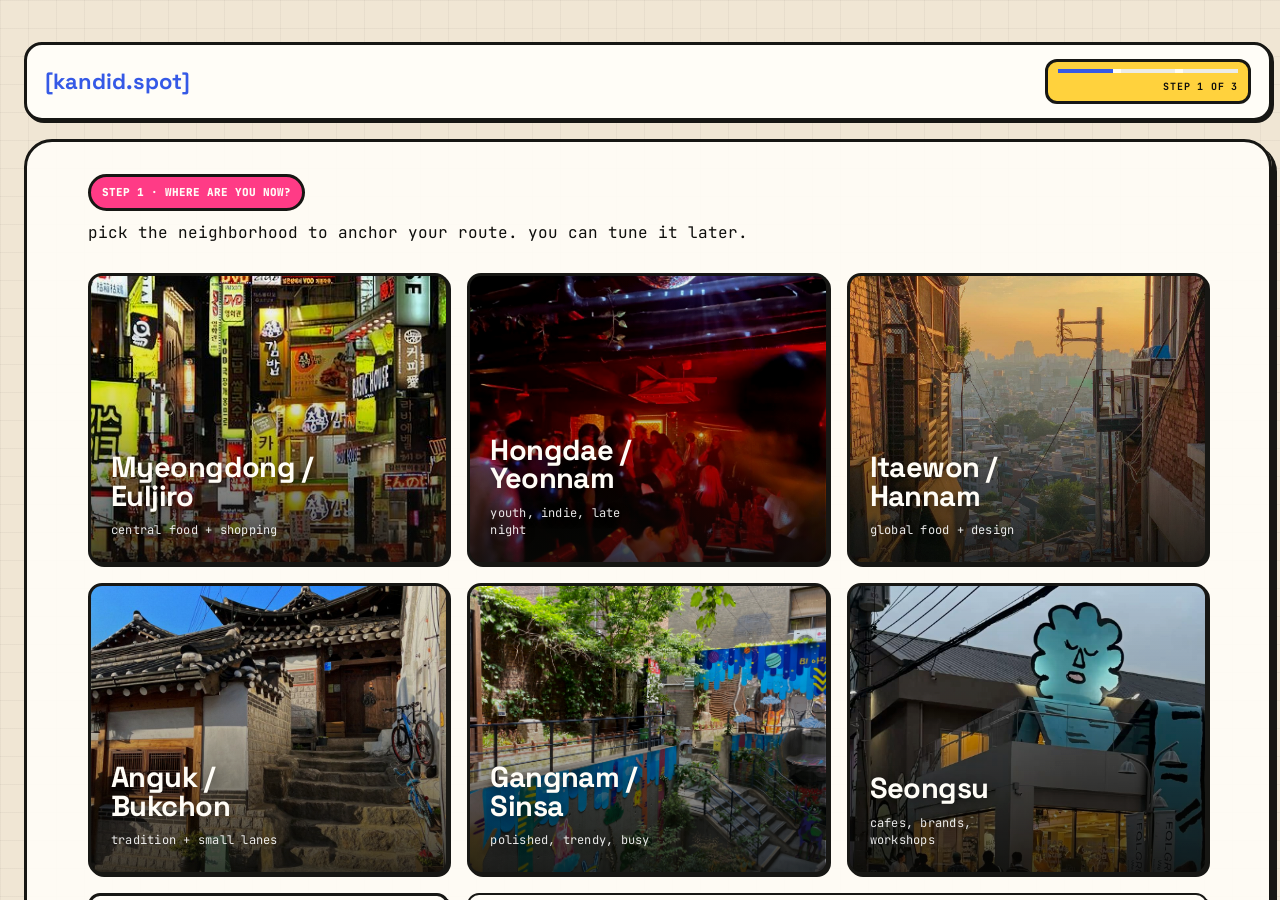
==== commit ad64567b: "Extract route engine into classic script" ====
--- a/v2-refined-main-app/index.html
+++ b/v2-refined-main-app/index.html
@@ -862,6 +862,7 @@
 
 <script src="/api/kakao-config"></script>
 <script src="/api/naver-config"></script>
+<script src="/v2-refined-main-app/routeEngine.js"></script>
 <script src="/v2-refined-main-app/app.js"></script>
 </body>
 </html>
--- a/v2-refined-main-app/styles.css
+++ b/v2-refined-main-app/styles.css
@@ -6136,6 +6136,7 @@
 .ob-options-area .ob-option[data-internal-value="hongdae_yeonnam"] .ob-emoji,
 .ob-options-area .ob-option[data-internal-value="itaewon_hannam"] .ob-emoji,
 .ob-options-area .ob-option[data-internal-value="anguk_bukchon"] .ob-emoji,
+.ob-options-area .ob-option[data-internal-value="gangnam_sinsa_apgujeong"] .ob-emoji,
 .ob-options-area .ob-option[data-internal-value="seongsu"] .ob-emoji,
 .ob-options-time .ob-option .ob-emoji,
 .ob-options-mood .ob-option .ob-emoji {
@@ -6151,7 +6152,6 @@
 }
 
 .ob-options-area .ob-option[data-internal-value="near_me"] .ob-emoji,
-.ob-options-area .ob-option[data-internal-value="gangnam_sinsa_apgujeong"] .ob-emoji,
 .ob-options-start .ob-option .ob-emoji {
   display: grid;
 }
@@ -6167,6 +6167,7 @@
 .ob-options-area .ob-option[data-internal-value="hongdae_yeonnam"]::after,
 .ob-options-area .ob-option[data-internal-value="itaewon_hannam"]::after,
 .ob-options-area .ob-option[data-internal-value="anguk_bukchon"]::after,
+.ob-options-area .ob-option[data-internal-value="gangnam_sinsa_apgujeong"]::after,
 .ob-options-area .ob-option[data-internal-value="seongsu"]::after {
   top: 18px;
   right: 18px;
@@ -6180,7 +6181,6 @@
   }
 
   .ob-options-area .ob-option[data-internal-value="near_me"] .ob-emoji,
-  .ob-options-area .ob-option[data-internal-value="gangnam_sinsa_apgujeong"] .ob-emoji,
   .ob-options-start .ob-option .ob-emoji {
     display: grid;
   }
@@ -6551,7 +6551,1038 @@
   }
 
   .action-bar {
-    padding: 8px 12px;
+    padding: 8px 12px calc(8px + env(safe-area-inset-bottom));
+  }
+}
+
+/* =================================================================
+   Mobile result hierarchy and Step 2 start-card readability
+   ================================================================= */
+@media (max-width: 720px) {
+  .left-pane {
+    display: contents;
+  }
+
+  .route-summary-bar {
+    order: 1;
+  }
+
+  .builder {
+    order: 2;
+  }
+
+  .split .action-bar {
+    order: 3;
+    position: sticky;
+    bottom: 0;
+    z-index: 70;
+    display: grid;
+    grid-template-columns: minmax(0, 0.82fr) minmax(0, 0.82fr) minmax(0, 1.36fr);
+    gap: 8px;
+    margin: 0 12px 14px;
+    padding: 8px 8px calc(8px + env(safe-area-inset-bottom));
+    border: 2px solid var(--ks-v2-rule);
+    border-radius: 14px;
+    background: rgba(255, 253, 247, 0.96);
+    box-shadow: 3px 3px 0 var(--ks-v2-rule);
+  }
+
+  .split .action-bar .act-btn {
+    min-height: 42px;
+    min-width: 0;
+    padding: 8px 9px;
+    white-space: nowrap;
+  }
+
+  .split .action-bar .act-btn.primary {
+    font-size: 12px;
+  }
+
+  .right-pane {
+    order: 4;
+    flex: 0 0 auto;
+    width: calc(100% - 24px);
+    height: auto;
+    min-height: 0;
+    margin: 0 12px 16px;
+    padding: 10px;
+    border: 2px solid var(--ks-v2-rule);
+    border-radius: 16px;
+    box-shadow: 3px 3px 0 var(--ks-v2-rule);
+  }
+
+  .timeline-section {
+    order: 5;
+  }
+
+  .why-card {
+    order: 6;
+  }
+
+  .ks-confidence {
+    order: 7;
+  }
+
+  .ks-import {
+    order: 8;
+  }
+
+  .refine-section {
+    order: 9;
+  }
+
+  .map-toolbar {
+    height: auto;
+    min-height: 0;
+    align-items: stretch;
+    flex-direction: column;
+    gap: 8px;
+    padding: 8px;
+    border-radius: 12px;
+  }
+
+  .map-loc {
+    width: 100%;
+    min-width: 0;
+  }
+
+  .map-loc span {
+    overflow: hidden;
+    text-overflow: ellipsis;
+    white-space: nowrap;
+  }
+
+  .map-controls {
+    width: 100%;
+    justify-content: space-between;
+  }
+
+  .map-provider-switch {
+    margin-right: auto;
+  }
+
+  .map-stage {
+    flex: 0 0 auto;
+    height: 316px;
+    min-height: 316px;
+    border-radius: 14px;
+  }
+}
+
+@media (max-width: 480px) {
+  .ob-screen[data-step="2"] .ob-options-start {
+    grid-template-columns: repeat(2, minmax(0, 1fr));
+    gap: 10px;
+  }
+
+  .ob-screen[data-step="2"] .ob-options-start .ob-option {
+    min-height: 142px;
+    padding: 60px 10px 12px;
+    align-items: flex-start;
+    justify-content: flex-start;
+    gap: 4px;
+    overflow: hidden;
+    border-radius: 12px;
+  }
+
+  .ob-screen[data-step="2"] .ob-options-start .ob-option::before {
+    inset: 8px 8px auto;
+    height: 42px;
+    border-width: 2px;
+    border-radius: 8px;
+  }
+
+  .ob-screen[data-step="2"] .ob-options-start .ob-emoji {
+    top: 14px;
+    left: 14px;
+    width: 30px;
+    height: 30px;
+    margin: 0;
+    font-size: 18px;
+  }
+
+  .ob-screen[data-step="2"] .ob-options-start .ob-option-label {
+    max-width: 100%;
+    font-size: 15px;
+    line-height: 1.08;
+  }
+
+  .ob-screen[data-step="2"] .ob-options-start .ob-option-sub {
+    display: block;
+    max-width: 100%;
+    margin-top: 2px;
+    font-size: 10.5px;
+    line-height: 1.25;
+  }
+
+  .ob-custom-time {
+    margin-top: 10px;
+    padding: 12px;
+  }
+
+  .ob-custom-time select {
+    min-height: 42px;
+  }
+
+  .map-stage {
+    height: 296px;
+    min-height: 296px;
+  }
+
+  .split .action-bar {
+    margin-right: 10px;
+    margin-left: 10px;
+  }
+}
+
+@media (max-width: 380px) {
+  .ob-screen[data-step="2"] .ob-options-start .ob-option {
+    min-height: 148px;
+    padding-right: 9px;
+    padding-left: 9px;
+  }
+
+  .ob-screen[data-step="2"] .ob-options-start .ob-option-sub {
+    font-size: 10px;
+  }
+
+  .map-stage {
+    height: 280px;
+    min-height: 280px;
+  }
+}
+
+/* =================================================================
+   Phone-only compact onboarding layout
+   ================================================================= */
+@media (max-width: 480px) {
+  html,
+  body {
+    overflow-x: hidden;
+  }
+
+  .ob-stage {
+    padding: 14px 12px calc(30px + env(safe-area-inset-bottom));
+    overflow-x: hidden;
+  }
+
+  .ob-q-h1 {
+    font-size: 24px;
+    line-height: 1.04;
+  }
+
+  .ob-q-sub,
+  .ks-step-helper {
+    margin-bottom: 16px;
+    font-size: 13px;
+    line-height: 1.35;
+  }
+
+  .ob-screen[data-step="1"] .ob-options-area,
+  .ob-screen[data-step="2"] .ob-options-time,
+  .ob-screen[data-step="2"] .ob-options-start,
+  .ob-screen[data-step="3"] .ob-options-mood {
+    grid-template-columns: repeat(2, minmax(0, 1fr));
+    gap: 10px;
+    width: 100%;
+    margin-bottom: 18px;
+  }
+
+  .ob-screen[data-step="1"] .ob-options-area .ob-option:not([data-internal-value="near_me"]),
+  .ob-screen[data-step="2"] .ob-options-time .ob-option {
+    min-height: 154px;
+    padding: 0 10px 12px;
+    border-radius: 12px;
+  }
+
+  .ob-screen[data-step="1"] .ob-options-area .ob-option:not([data-internal-value="near_me"]) .ob-option-label,
+  .ob-screen[data-step="2"] .ob-options-time .ob-option .ob-option-label {
+    max-width: 9ch;
+    font-size: 18px;
+    line-height: 1;
+  }
+
+  .ob-screen[data-step="1"] .ob-options-area .ob-option:not([data-internal-value="near_me"]) .ob-option-sub,
+  .ob-screen[data-step="2"] .ob-options-time .ob-option .ob-option-sub {
+    max-width: 17ch;
+    margin-top: 5px;
+    font-size: 10px;
+    line-height: 1.2;
+  }
+
+  .ob-screen[data-step="1"] .ob-options-area .ob-option[data-internal-value="near_me"] {
+    grid-column: auto;
+    min-height: 126px;
+    padding: 52px 10px 10px;
+    border-radius: 12px;
+  }
+
+  .ob-screen[data-step="1"] .ob-options-area .ob-option[data-internal-value="near_me"]::before {
+    inset: 10px 10px auto;
+    height: 34px;
+  }
+
+  .ob-screen[data-step="1"] .ob-options-area .ob-option[data-internal-value="near_me"] .ob-emoji {
+    top: 14px;
+    left: 14px;
+    width: 24px;
+    height: 24px;
+    font-size: 13px;
+  }
+
+  .ob-screen[data-step="1"] .ob-options-area .ob-option[data-internal-value="near_me"] .ob-option-label {
+    font-size: 16px;
+  }
+
+  .ob-screen[data-step="1"] .ob-options-area .ob-option[data-internal-value="near_me"] .ob-option-sub {
+    margin-top: 5px;
+    font-size: 10px;
+    line-height: 1.2;
+  }
+
+  .ob-screen[data-step="1"] .ob-options-area .ob-context-field {
+    grid-column: auto;
+    min-height: 126px;
+    padding: 11px;
+    border-radius: 12px;
+  }
+
+  .ob-screen[data-step="1"] .ob-context-label {
+    margin-bottom: 6px;
+    font-size: 10px;
+    line-height: 1.2;
+  }
+
+  .ob-screen[data-step="1"] .ob-context-field input {
+    min-height: 36px;
+    padding: 8px 10px;
+    border-radius: 12px;
+    font-size: 12px;
+  }
+
+  .ob-screen[data-step="1"] .ob-context-hint {
+    margin-top: 5px;
+    font-size: 9.5px;
+    line-height: 1.2;
+  }
+
+  .ob-screen[data-step="2"] .ob-options-time {
+    margin-bottom: 16px;
+  }
+
+  .ob-screen[data-step="2"] .ob-options-start .ob-option {
+    min-height: 142px;
+    padding: 60px 10px 12px;
+    align-items: flex-start;
+    justify-content: flex-start;
+    gap: 4px;
+    overflow: hidden;
+    border-radius: 12px;
+  }
+
+  .ob-screen[data-step="2"] .ob-options-start .ob-option::before {
+    inset: 8px 8px auto;
+    height: 42px;
+    border-width: 2px;
+    border-radius: 8px;
+  }
+
+  .ob-screen[data-step="2"] .ob-options-start .ob-emoji {
+    top: 14px;
+    left: 14px;
+    width: 30px;
+    height: 30px;
+    margin: 0;
+    font-size: 18px;
+  }
+
+  .ob-screen[data-step="2"] .ob-options-start .ob-option-label {
+    max-width: 100%;
+    font-size: 15px;
+    line-height: 1.08;
+  }
+
+  .ob-screen[data-step="2"] .ob-options-start .ob-option-sub {
+    display: block;
+    max-width: 100%;
+    margin-top: 2px;
+    font-size: 10.5px;
+    line-height: 1.25;
+  }
+
+  .ob-custom-time {
+    margin-top: 10px;
+    padding: 12px;
+  }
+
+  .ob-custom-time select {
+    min-height: 42px;
+    padding-top: 9px;
+    padding-bottom: 9px;
+  }
+
+  .ob-screen[data-step="3"] .ob-options-mood {
+    gap: 32px 10px;
+    margin-top: 36px;
+    padding: 0;
+  }
+
+  .ob-screen[data-step="3"] .ob-options-mood .ob-option {
+    min-height: 172px;
+    padding: 86px 8px 12px;
+    border-radius: 8px 8px 16px 16px;
+  }
+
+  .ob-screen[data-step="3"] .ob-options-mood .ob-option::before {
+    top: -24px;
+    left: 8px;
+    width: 52%;
+    height: 94px;
+  }
+
+  .ob-screen[data-step="3"] .ob-options-mood .ob-option::after {
+    top: -18px;
+    right: 8px;
+    width: 52%;
+    height: 92px;
+  }
+
+  .ob-screen[data-step="3"] .ob-options-mood .ob-option .ob-emoji {
+    top: -28px;
+    width: 48%;
+    height: 98px;
+  }
+
+  .ob-screen[data-step="3"] .ob-options-mood .ob-option .ob-option-label {
+    font-size: 20px;
+    line-height: 1;
+  }
+
+  .ob-screen[data-step="3"] .ob-options-mood .ob-option .ob-option-sub {
+    margin-top: 6px;
+    font-size: 9.5px;
+    line-height: 1.2;
+  }
+
+  .ob-actions {
+    gap: 10px;
+    margin-top: 16px;
+  }
+}
+
+@media (max-width: 380px) {
+  .ob-screen[data-step="1"] .ob-context-hint {
+    display: none;
+  }
+
+  .ob-screen[data-step="1"] .ob-options-area .ob-option:not([data-internal-value="near_me"]),
+  .ob-screen[data-step="2"] .ob-options-time .ob-option {
+    min-height: 146px;
+  }
+
+  .ob-screen[data-step="3"] .ob-options-mood .ob-option {
+    min-height: 164px;
+    padding-top: 82px;
+  }
+}
+
+/* =================================================================
+   Targeted UI polish: Near me selected state and provider switch
+   ================================================================= */
+
+.ob-options-area .ob-option[data-internal-value="near_me"].selected {
+  border-color: var(--ks-v2-yellow);
+  outline: 3px solid var(--ks-v2-yellow);
+  outline-offset: -8px;
+  background:
+    radial-gradient(circle at 18px 18px, rgba(255, 255, 255, 0.42) 0 2px, transparent 2px 16px),
+    linear-gradient(135deg, #ffd23d 0%, #ffe58a 58%, #fff8d8 100%);
+  color: var(--ks-v2-ink);
+  box-shadow: var(--ks-v2-hard-shadow), 0 0 0 4px rgba(255, 210, 61, 0.3);
+}
+
+.ob-options-area .ob-option[data-internal-value="near_me"].selected::before {
+  border-color: var(--ks-v2-rule);
+  background:
+    linear-gradient(135deg, rgba(255, 210, 61, 0.22), rgba(255, 253, 247, 0.82)),
+    repeating-linear-gradient(135deg, rgba(26, 25, 23, 0.07) 0 1px, transparent 1px 9px);
+}
+
+.ob-options-area .ob-option[data-internal-value="near_me"].selected::after {
+  background: var(--ks-v2-yellow);
+  box-shadow: 0 0 0 4px rgba(255, 210, 61, 0.28);
+}
+
+.ob-options-area .ob-option[data-internal-value="near_me"].selected .ob-emoji {
+  border-color: var(--ks-v2-rule);
+  background: var(--ks-v2-paper);
+  color: var(--ks-v2-ink);
+  box-shadow: 2px 2px 0 var(--ks-v2-rule);
+}
+
+.ob-options-area .ob-option[data-internal-value="near_me"].selected .ob-option-label,
+.ob-options-area .ob-option[data-internal-value="near_me"].selected .ob-option-sub {
+  color: var(--ks-v2-ink);
+  text-shadow: none;
+}
+
+.map-provider-switch {
+  display: inline-flex;
+  align-items: center;
+  gap: 4px;
+  min-height: 42px;
+  padding: 4px;
+  border: 2px solid var(--ks-v2-rule);
+  border-radius: 999px;
+  background: rgba(255, 253, 247, 0.94);
+  box-shadow: 2px 2px 0 var(--ks-v2-rule);
+}
+
+.map-provider-btn {
+  position: relative;
+  display: inline-flex;
+  align-items: center;
+  justify-content: center;
+  min-width: 68px;
+  min-height: 32px;
+  gap: 7px;
+  padding: 7px 12px;
+  border: 0;
+  border-radius: 999px;
+  background: transparent;
+  color: var(--ks-v2-ink-soft);
+  box-shadow: none;
+  font-family: var(--ks-v2-mono);
+  font-size: 12px;
+  font-weight: 900;
+  letter-spacing: 0;
+  text-transform: uppercase;
+  transform: none;
+}
+
+.map-provider-btn::before {
+  content: "";
+  width: 8px;
+  height: 8px;
+  border: 2px solid currentColor;
+  border-radius: 999px;
+  background: var(--provider-accent, currentColor);
+}
+
+.map-provider-btn[data-map-provider="kakao"] {
+  --provider-accent: #fee500;
+}
+
+.map-provider-btn[data-map-provider="naver"] {
+  --provider-accent: #03c75a;
+}
+
+.map-provider-btn:hover:not(.active),
+.map-provider-btn:focus-visible:not(.active) {
+  background: rgba(26, 25, 23, 0.06);
+  color: var(--ks-v2-ink);
+  box-shadow: inset 0 0 0 1px rgba(26, 25, 23, 0.14);
+}
+
+.map-provider-btn.active {
+  border: 2px solid var(--ks-v2-rule);
+  background: var(--provider-accent);
+  color: var(--ks-v2-ink);
+  box-shadow: 2px 2px 0 var(--ks-v2-rule);
+  transform: translate(-1px, -1px);
+}
+
+.map-provider-btn.active::before {
+  background: var(--ks-v2-ink);
+  border-color: var(--ks-v2-ink);
+}
+
+@media (max-width: 720px) {
+  .map-provider-switch {
+    min-height: 38px;
+    padding: 3px;
+  }
+
+  .map-provider-btn {
+    min-width: 58px;
+    min-height: 30px;
+    padding: 6px 9px;
+    font-size: 11px;
+  }
+}
+
+/* =================================================================
+   Final targeted polish: mood bounce, route brief width, softer blue
+   ================================================================= */
+:root {
+  --primary: #3F63E8;
+  --primary-dark: #2F50D6;
+  --ks-blue: #3559E6;
+  --ks-v2-blue: #3559E6;
+  --ks-v2-blue-soft: #E2E8FF;
+}
+
+.ob-options-mood .ob-option {
+  --mood-left-rotate: -3deg;
+  --mood-center-rotate: -0.8deg;
+  --mood-right-rotate: 2.7deg;
+}
+
+.ob-options-mood .ob-option:nth-child(2n) {
+  --mood-left-rotate: -2.1deg;
+  --mood-center-rotate: 1.1deg;
+  --mood-right-rotate: 3.4deg;
+}
+
+.ob-options-mood .ob-option:nth-child(3n) {
+  --mood-left-rotate: -3.7deg;
+  --mood-center-rotate: -1.5deg;
+  --mood-right-rotate: 2.2deg;
+}
+
+.ob-options-mood .ob-option:nth-child(4n) {
+  --mood-left-rotate: -1.8deg;
+  --mood-center-rotate: 1.7deg;
+  --mood-right-rotate: 3.8deg;
+}
+
+.ob-options-mood .ob-option::before {
+  transform: translateY(0) rotate(var(--mood-left-rotate));
+}
+
+.ob-options-mood .ob-option .ob-emoji {
+  transform: translateX(-50%) translateY(0) rotate(var(--mood-center-rotate));
+}
+
+.ob-options-mood .ob-option::after {
+  transform: translateY(0) rotate(var(--mood-right-rotate));
+}
+
+.ob-options-mood .ob-option.selected::before {
+  animation: ksMoodLeftBounce 420ms cubic-bezier(0.22, 1.24, 0.38, 1) both;
+}
+
+.ob-options-mood .ob-option.selected .ob-emoji {
+  animation: ksMoodCenterBounce 420ms cubic-bezier(0.22, 1.24, 0.38, 1) 60ms both;
+}
+
+.ob-options-mood .ob-option.selected::after {
+  animation: ksMoodRightBounce 420ms cubic-bezier(0.22, 1.24, 0.38, 1) 120ms both;
+}
+
+@keyframes ksMoodLeftBounce {
+  0%, 100% {
+    transform: translateY(0) rotate(var(--mood-left-rotate));
+  }
+  45% {
+    transform: translateY(-7px) rotate(var(--mood-left-rotate)) scale(1.025);
+  }
+}
+
+@keyframes ksMoodCenterBounce {
+  0%, 100% {
+    transform: translateX(-50%) translateY(0) rotate(var(--mood-center-rotate));
+  }
+  45% {
+    transform: translateX(-50%) translateY(-7px) rotate(var(--mood-center-rotate)) scale(1.025);
+  }
+}
+
+@keyframes ksMoodRightBounce {
+  0%, 100% {
+    transform: translateY(0) rotate(var(--mood-right-rotate));
+  }
+  45% {
+    transform: translateY(-7px) rotate(var(--mood-right-rotate)) scale(1.025);
+  }
+}
+
+.route-summary-bar,
+.builder {
+  width: calc(100% - 48px);
+  margin-right: auto;
+  margin-left: auto;
+}
+
+.route-summary-bar {
+  padding: 40px 20px 19px;
+}
+
+.builder {
+  padding: 19px 20px 20px;
+  row-gap: 15px;
+}
+
+.builder-row {
+  gap: 14px;
+}
+
+.builder-row-label {
+  display: inline-flex;
+  flex: 0 0 58px;
+  align-items: center;
+  justify-content: center;
+  width: 58px;
+  min-height: 26px;
+  padding: 5px 8px;
+  border: 2px solid var(--ks-v2-rule);
+  border-radius: 999px;
+  background: var(--ks-v2-yellow);
+  color: var(--ks-v2-ink);
+  font-family: var(--ks-v2-mono);
+  font-size: 10.5px;
+  font-weight: 900;
+  line-height: 1;
+  opacity: 1;
+}
+
+.chip-scroller {
+  gap: 9px;
+  padding: 5px 4px 8px;
+}
+
+.timeline-section .section-head h3 {
+  transform: translateY(2px);
+}
+
+.timeline-section .section-sub {
+  transform: translate(4px, 2px);
+}
+
+.chip.selected,
+.refine-chip.selected,
+.refine-chip.applied,
+.ob-next,
+.build-btn,
+.act-btn.primary,
+.early-access-submit,
+.early-access-done,
+.stop.active,
+.fc-num,
+.map-ctrl.active {
+  background-color: var(--ks-v2-blue);
+}
+
+@media (max-width: 980px) {
+  .route-summary-bar,
+  .builder {
+    width: calc(100% - 24px);
+  }
+}
+
+@media (max-width: 720px) {
+  .builder-row-label {
+    flex-basis: auto;
+    width: auto;
+    min-height: 24px;
+  }
+
+  .timeline-section .section-head h3,
+  .timeline-section .section-sub {
+    transform: none;
+  }
+}
+
+/* =================================================================
+   Targeted spacing cleanup: custom time, route brief, builder, stops
+   ================================================================= */
+.ob-custom-time {
+  margin-top: 18px;
+  padding: 20px;
+}
+
+.ob-custom-time .ob-context-label {
+  margin-bottom: 12px;
+}
+
+.ob-custom-time select {
+  min-height: 48px;
+  padding: 12px 44px 12px 16px;
+}
+
+.ob-custom-time .ob-context-hint {
+  margin-top: 12px;
+}
+
+.ob-screen[data-step="2"] .ob-custom-time + .ob-actions {
+  margin-top: 24px;
+}
+
+.route-summary-bar,
+.builder {
+  box-sizing: border-box;
+  width: auto;
+  margin-left: 18px;
+  margin-right: 18px;
+}
+
+.route-summary-bar {
+  gap: 16px;
+  align-items: flex-start;
+  margin-top: 16px;
+  padding: 40px 18px 18px;
+}
+
+.route-summary-bar::before {
+  top: 12px;
+  left: 18px;
+}
+
+.rs-current {
+  min-width: 0;
+  padding-right: 10px;
+}
+
+.rs-label {
+  margin-bottom: 6px;
+}
+
+.rs-value {
+  line-height: 1.12;
+  overflow-wrap: anywhere;
+}
+
+.rs-strap {
+  margin-top: 8px;
+  line-height: 1.35;
+}
+
+.rs-toggle {
+  flex: 0 0 auto;
+  margin-top: 2px;
+}
+
+.builder {
+  margin-top: 10px;
+  padding: 18px;
+  gap: 14px;
+}
+
+.builder:not(.collapsed) {
+  max-height: 560px;
+  padding-bottom: 24px;
+}
+
+.builder.collapsed {
+  margin-top: 0;
+}
+
+.builder-row {
+  align-items: flex-start;
+  gap: 14px;
+  padding: 10px 12px 10px 14px;
+  border: 2px solid var(--ks-v2-rule);
+  border-radius: 16px;
+  background: rgba(255, 253, 247, 0.72);
+  box-shadow: 2px 2px 0 var(--ks-v2-rule);
+}
+
+.builder-row + .builder-row {
+  margin-top: 0;
+  padding-top: 10px;
+  border-top: 2px solid var(--ks-v2-rule);
+}
+
+.builder-row-label {
+  width: 62px;
+  flex-basis: 62px;
+  margin-left: 4px;
+  padding: 6px 10px;
+  line-height: 1;
+}
+
+.chip-scroller {
+  gap: 9px;
+  padding: 5px 4px 7px 2px;
+}
+
+.chip {
+  padding: 8px 12px;
+  line-height: 1.15;
+}
+
+.builder-start-control {
+  align-items: flex-start;
+  gap: 10px;
+}
+
+.builder-start-control .builder-custom-time:not([hidden]) {
+  flex: 0 0 142px;
+  width: 142px;
+  min-height: 38px;
+  margin-top: 2px;
+  padding: 8px 32px 8px 12px;
+}
+
+.build-btn {
+  margin-top: 2px;
+}
+
+.timeline-section .section-head {
+  display: flex;
+  align-items: center;
+  justify-content: space-between;
+  gap: 16px;
+  padding: 16px 18px 14px;
+}
+
+.timeline-section .section-head h3 {
+  margin: 0;
+  line-height: 1.05;
+}
+
+.timeline-section .section-sub {
+  margin: 0;
+  padding: 0;
+  line-height: 1.2;
+  text-align: right;
+  white-space: nowrap;
+}
+
+.stops {
+  gap: 16px;
+}
+
+.stop {
+  align-items: flex-start;
+  gap: 16px;
+  padding: 18px;
+}
+
+.stop-num-col {
+  width: 42px;
+}
+
+.stop-num {
+  width: 38px;
+  height: 38px;
+}
+
+.stop-line {
+  min-height: 28px;
+  margin-top: 8px;
+}
+
+.stop-body {
+  padding-top: 1px;
+}
+
+.ks-stop-role {
+  margin: 0 0 9px;
+}
+
+.stop-name {
+  margin: 0 0 8px;
+  line-height: 1.1;
+}
+
+.ks-stop-why {
+  margin: 0 0 12px;
+  line-height: 1.5;
+}
+
+.stop-meta {
+  gap: 8px;
+  margin-top: 0;
+}
+
+.stop-tag {
+  padding: 5px 9px;
+}
+
+.ks-stop-actions {
+  gap: 8px;
+  margin-top: 14px;
+  padding-top: 12px;
+}
+
+.ks-stop-link {
+  padding: 7px 11px;
+}
+
+@media (max-width: 980px) {
+  .route-summary-bar,
+  .builder {
+    margin-left: 12px;
+    margin-right: 12px;
+  }
+
+  .route-summary-bar {
+    margin-top: 12px;
+    padding: 36px 14px 15px;
+  }
+
+  .builder {
+    padding: 14px;
+  }
+
+  .builder:not(.collapsed) {
+    max-height: 620px;
+    padding-bottom: 20px;
+  }
+}
+
+@media (max-width: 720px) {
+  .ob-custom-time {
+    padding: 16px;
+  }
+
+  .builder-row {
+    flex-direction: column;
+    gap: 10px;
+    padding: 10px;
+    border-radius: 14px;
+  }
+
+  .builder:not(.collapsed) {
+    max-height: min(720px, calc(100vh - 96px));
+    overflow-x: hidden;
+    overflow-y: auto;
+    padding-bottom: 18px;
+  }
+
+  .builder-row-label {
+    width: auto;
+    flex-basis: auto;
+    margin-left: 0;
+    padding: 6px 9px;
+  }
+
+  .builder-start-control {
+    width: 100%;
+    flex-direction: column;
+    gap: 8px;
+  }
+
+  .builder-start-control .builder-custom-time:not([hidden]) {
+    flex: 0 0 auto;
+    width: 100%;
+  }
+
+  .timeline-section .section-head {
+    align-items: flex-start;
+    flex-direction: column;
+    gap: 6px;
+    padding: 14px;
+  }
+
+  .timeline-section .section-sub {
+    text-align: left;
+    white-space: normal;
+  }
+
+  .stop {
+    gap: 12px;
+    padding: 15px;
+  }
+
+  .stop-num-col {
+    width: 38px;
+  }
+
+  .stop-num {
+    width: 34px;
+    height: 34px;
   }
 }
 
@@ -6933,6 +7964,7 @@
 .ob-options-area .ob-option[data-internal-value="hongdae_yeonnam"],
 .ob-options-area .ob-option[data-internal-value="itaewon_hannam"],
 .ob-options-area .ob-option[data-internal-value="anguk_bukchon"],
+.ob-options-area .ob-option[data-internal-value="gangnam_sinsa_apgujeong"],
 .ob-options-area .ob-option[data-internal-value="seongsu"],
 .ob-options-time .ob-option {
   min-height: 292px;
@@ -6949,6 +7981,7 @@
 .ob-options-area .ob-option[data-internal-value="hongdae_yeonnam"]::before,
 .ob-options-area .ob-option[data-internal-value="itaewon_hannam"]::before,
 .ob-options-area .ob-option[data-internal-value="anguk_bukchon"]::before,
+.ob-options-area .ob-option[data-internal-value="gangnam_sinsa_apgujeong"]::before,
 .ob-options-area .ob-option[data-internal-value="seongsu"]::before,
 .ob-options-time .ob-option::before {
   inset: 0;
@@ -6975,6 +8008,10 @@
   background-image: linear-gradient(180deg, rgba(14, 14, 12, 0.04), rgba(14, 14, 12, 0.18) 45%, rgba(14, 14, 12, 0.78)), url("/v2-refined-main-app/assets/design-v2/area-bukchon.jpg");
 }
 
+.ob-options-area .ob-option[data-internal-value="gangnam_sinsa_apgujeong"]::before {
+  background-image: linear-gradient(180deg, rgba(14, 14, 12, 0.04), rgba(14, 14, 12, 0.18) 45%, rgba(14, 14, 12, 0.78)), url("/v2-refined-main-app/assets/design-v2/area-gangnam.jpg");
+}
+
 .ob-options-area .ob-option[data-internal-value="seongsu"]::before {
   background-image: linear-gradient(180deg, rgba(14, 14, 12, 0.04), rgba(14, 14, 12, 0.18) 45%, rgba(14, 14, 12, 0.78)), url("/v2-refined-main-app/assets/design-v2/area-seongsu.jpg");
 }
@@ -6999,6 +8036,7 @@
 .ob-options-area .ob-option[data-internal-value="hongdae_yeonnam"] .ob-option-label,
 .ob-options-area .ob-option[data-internal-value="itaewon_hannam"] .ob-option-label,
 .ob-options-area .ob-option[data-internal-value="anguk_bukchon"] .ob-option-label,
+.ob-options-area .ob-option[data-internal-value="gangnam_sinsa_apgujeong"] .ob-option-label,
 .ob-options-area .ob-option[data-internal-value="seongsu"] .ob-option-label,
 .ob-options-time .ob-option .ob-option-label {
   max-width: 11ch;
@@ -7011,6 +8049,7 @@
 .ob-options-area .ob-option[data-internal-value="hongdae_yeonnam"] .ob-option-sub,
 .ob-options-area .ob-option[data-internal-value="itaewon_hannam"] .ob-option-sub,
 .ob-options-area .ob-option[data-internal-value="anguk_bukchon"] .ob-option-sub,
+.ob-options-area .ob-option[data-internal-value="gangnam_sinsa_apgujeong"] .ob-option-sub,
 .ob-options-area .ob-option[data-internal-value="seongsu"] .ob-option-sub,
 .ob-options-time .ob-option .ob-option-sub {
   max-width: 24ch;
@@ -7041,20 +8080,6 @@
     linear-gradient(135deg, #D8F6E4, #FFFDF7);
 }
 
-.ob-options-area .ob-option[data-internal-value="gangnam_sinsa_apgujeong"] {
-  min-height: 230px;
-  padding: 96px 18px 18px;
-  color: var(--ks-v2-ink);
-  text-shadow: none;
-}
-
-.ob-options-area .ob-option[data-internal-value="gangnam_sinsa_apgujeong"]::before {
-  inset: 12px 12px auto;
-  height: 72px;
-  border: var(--ks-v2-line);
-  border-radius: 8px;
-}
-
 .ob-options-mood {
   gap: 52px 30px;
   margin-top: 72px;
@@ -7133,6 +8158,7 @@
   .ob-options-area .ob-option[data-internal-value="hongdae_yeonnam"],
   .ob-options-area .ob-option[data-internal-value="itaewon_hannam"],
   .ob-options-area .ob-option[data-internal-value="anguk_bukchon"],
+  .ob-options-area .ob-option[data-internal-value="gangnam_sinsa_apgujeong"],
   .ob-options-area .ob-option[data-internal-value="seongsu"],
   .ob-options-time .ob-option {
     min-height: 260px;
@@ -7154,6 +8180,7 @@
   .ob-options-area .ob-option[data-internal-value="hongdae_yeonnam"],
   .ob-options-area .ob-option[data-internal-value="itaewon_hannam"],
   .ob-options-area .ob-option[data-internal-value="anguk_bukchon"],
+  .ob-options-area .ob-option[data-internal-value="gangnam_sinsa_apgujeong"],
   .ob-options-area .ob-option[data-internal-value="seongsu"],
   .ob-options-time .ob-option {
     min-height: 220px;
@@ -7164,6 +8191,7 @@
   .ob-options-area .ob-option[data-internal-value="hongdae_yeonnam"] .ob-option-label,
   .ob-options-area .ob-option[data-internal-value="itaewon_hannam"] .ob-option-label,
   .ob-options-area .ob-option[data-internal-value="anguk_bukchon"] .ob-option-label,
+  .ob-options-area .ob-option[data-internal-value="gangnam_sinsa_apgujeong"] .ob-option-label,
   .ob-options-area .ob-option[data-internal-value="seongsu"] .ob-option-label,
   .ob-options-time .ob-option .ob-option-label {
     font-size: 25px;
@@ -7184,8 +8212,7 @@
     height: 134px;
   }
 
-  .ob-options-area .ob-option[data-internal-value="near_me"],
-  .ob-options-area .ob-option[data-internal-value="gangnam_sinsa_apgujeong"] {
+  .ob-options-area .ob-option[data-internal-value="near_me"] {
     min-height: 166px;
     padding: 88px 14px 14px;
   }
@@ -7433,3 +8460,56 @@
     padding: 8px 12px;
   }
 }
+
+/* Targeted mobile bug fixes: keep result actions non-sticky and prevent refine clipping. */
+@media (max-width: 720px) {
+  .split .action-bar {
+    position: static;
+    inset: auto;
+    top: auto;
+    bottom: auto;
+    z-index: auto;
+    align-items: center;
+    flex: 0 0 auto;
+    grid-auto-rows: minmax(40px, auto);
+    min-height: 0;
+    height: auto;
+    max-height: none;
+    padding: 8px;
+    overflow: visible;
+  }
+
+  .split .action-bar .act-btn {
+    align-self: center;
+    min-height: 40px;
+    height: auto;
+  }
+
+  #main-app .builder-row {
+    min-width: 0;
+    overflow: visible;
+  }
+
+  #main-app .builder .chip-scroller {
+    display: flex;
+    flex-wrap: nowrap;
+    width: 100%;
+    max-width: 100%;
+    min-width: 0;
+    overflow-x: auto;
+    overflow-y: hidden;
+    -webkit-overflow-scrolling: touch;
+    overscroll-behavior-x: contain;
+    padding-bottom: 9px;
+  }
+
+  #main-app .builder .chip {
+    flex: 0 0 auto;
+  }
+
+  .refine-section {
+    margin-left: 6px;
+    margin-right: 0;
+    padding-left: 2px;
+  }
+}
